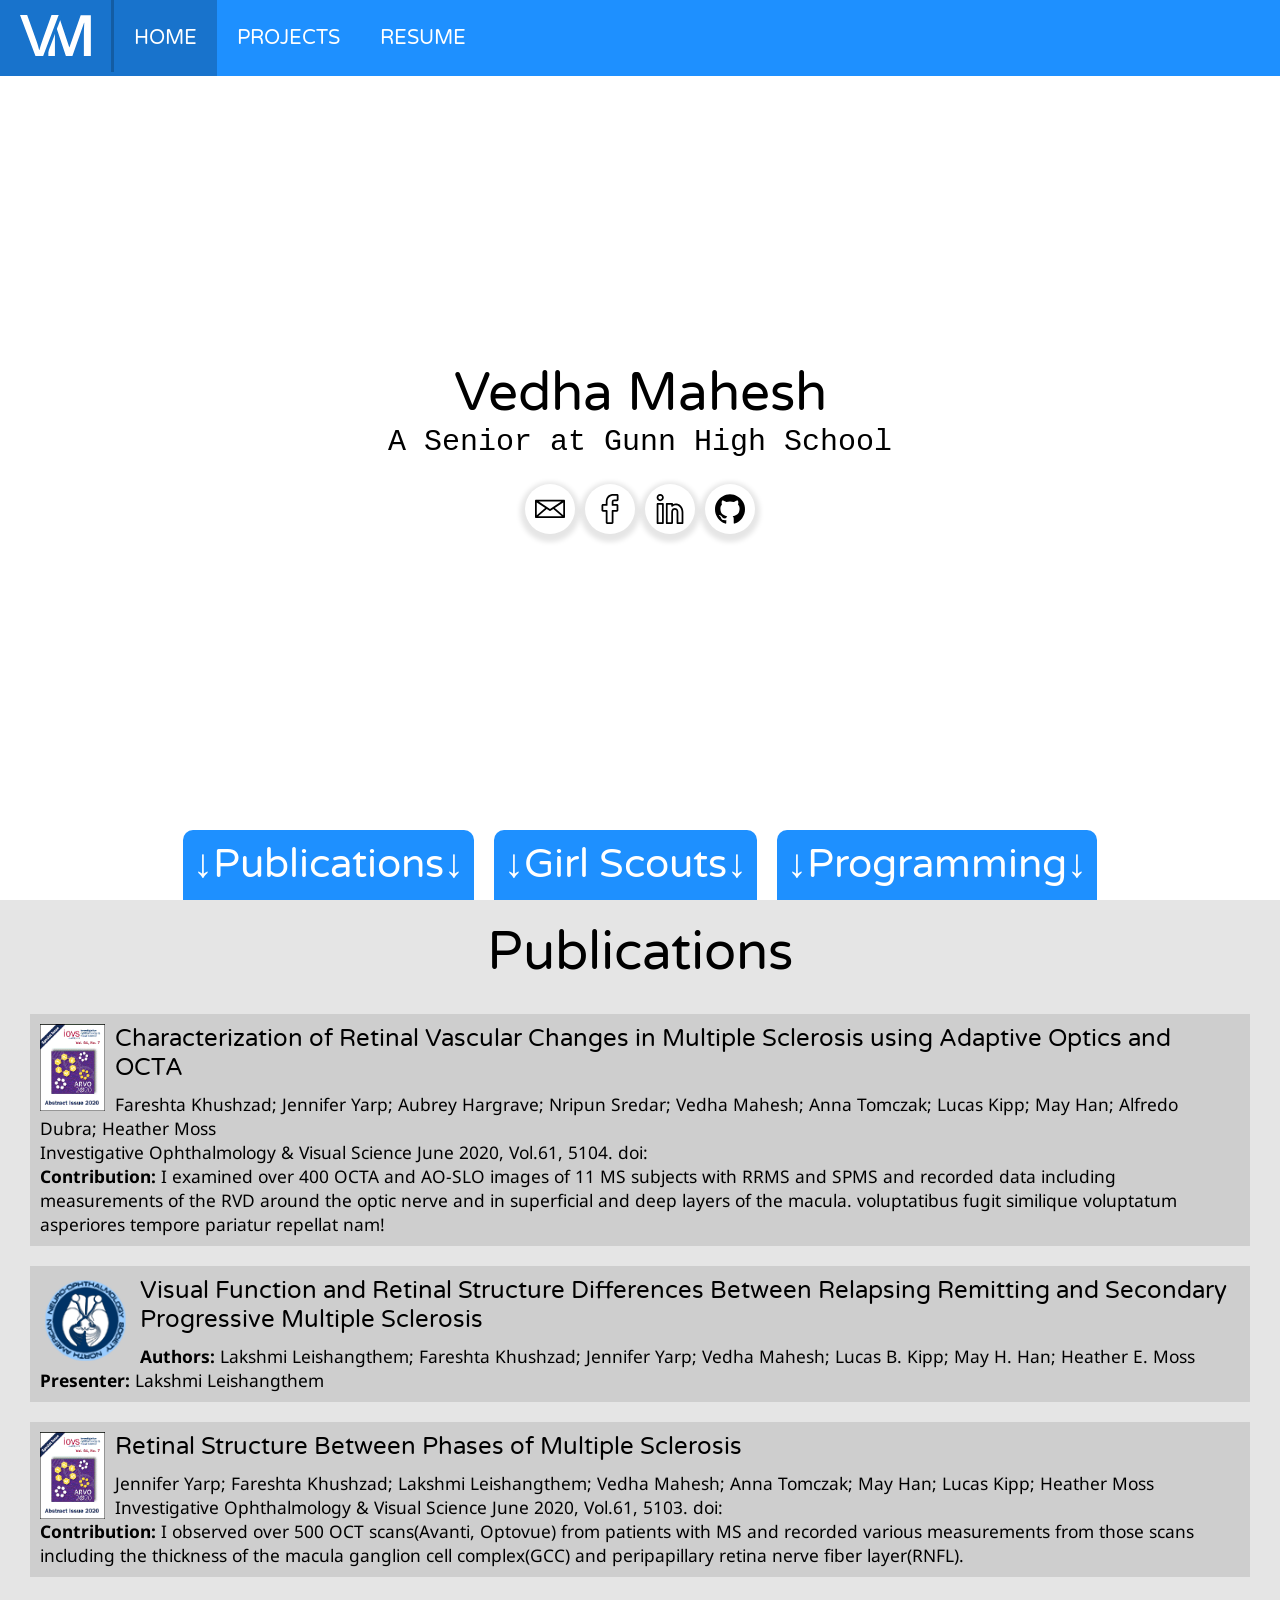
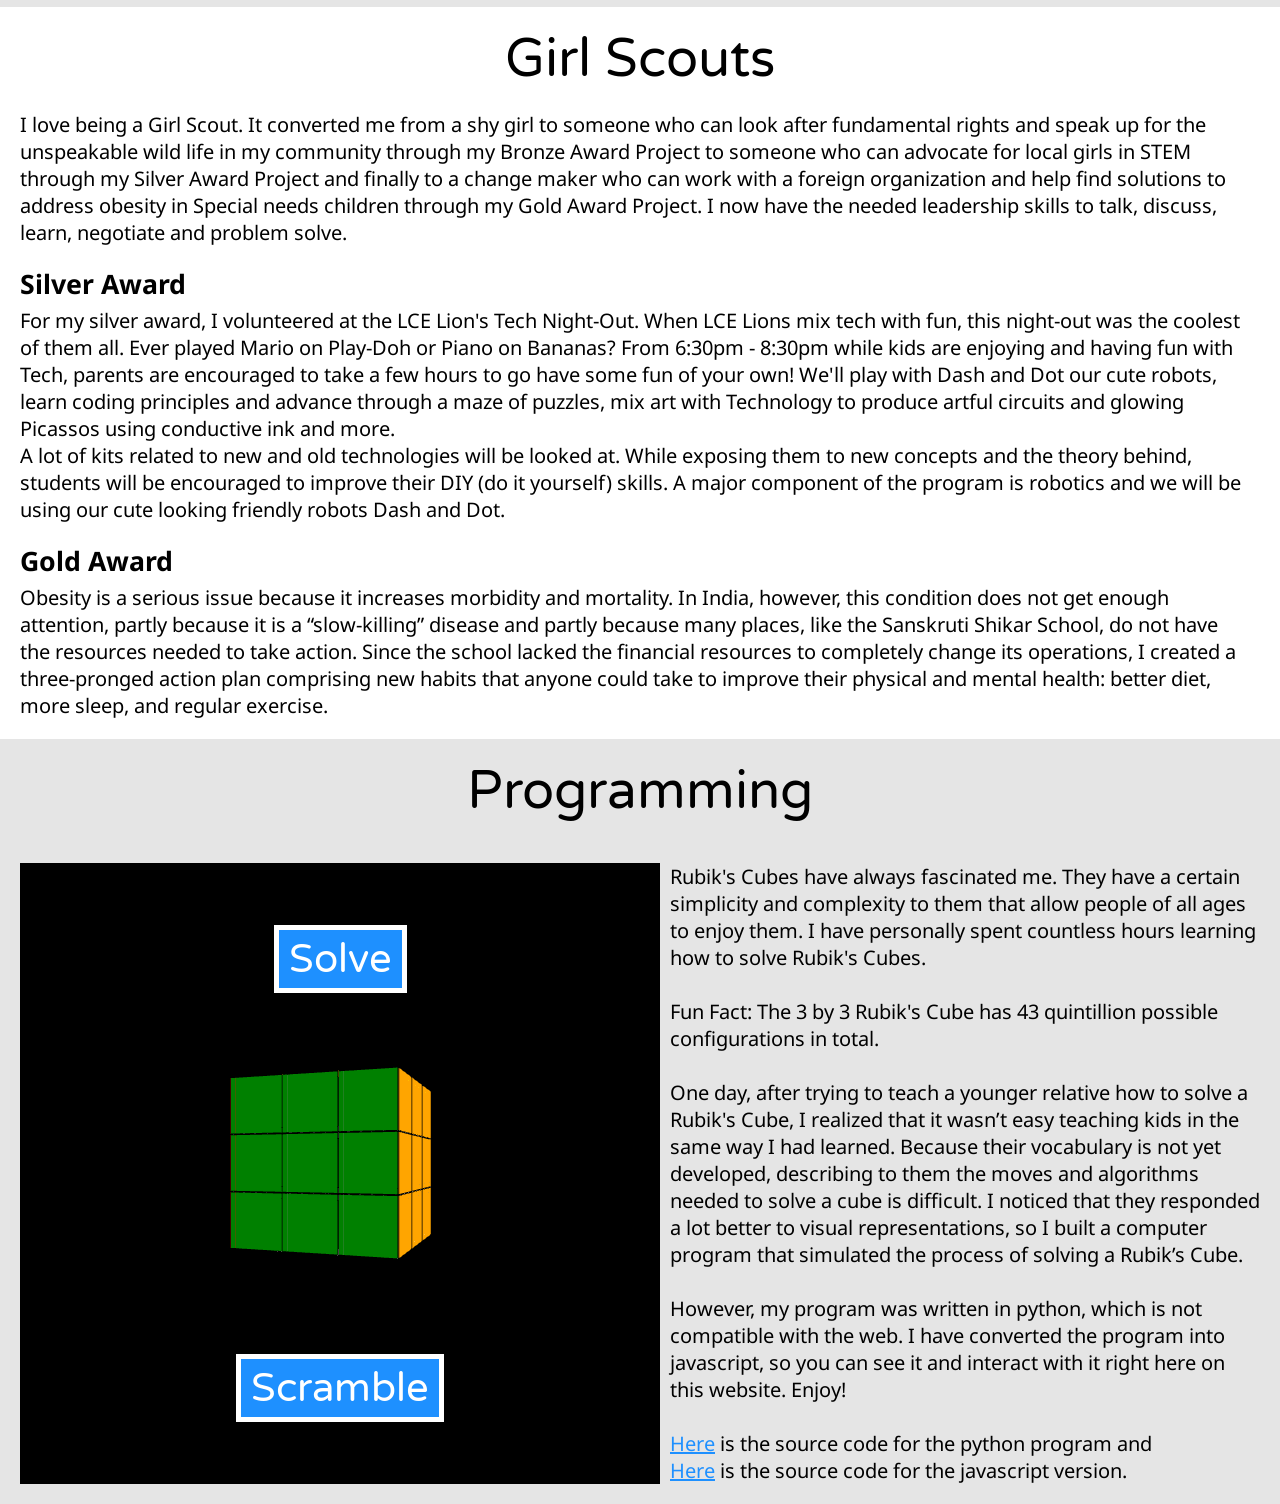
==== index.html @ 63ca7b7d "Almost everything... Still some changes to go." ====
<!DOCTYPE html>
<html lang="en">

<head>
  <!-- Libraries -->
  <script src="./Rubik's Cube/jquery-3.5.1.min.js"></script>
  <script src="./Rubik's Cube/p5.min.js"></script>

  <!-- JS -->
  <script src="./Rubik's Cube/cubie.js"></script>
  <script src="./Rubik's Cube/cube.js"></script>
  <script src="./Rubik's Cube/main.js"></script>
  <script src="./Rubik's Cube/dom.js" defer></script>

  <!-- CSS -->
  <link rel="stylesheet" href="/CSS/main.css" />
  <link rel="stylesheet" href="/CSS/navbar.css" />
  <link rel="stylesheet" href="/CSS/slides.css" />

  <!-- Meta -->
  <meta charset="UTF-8" />
  <link rel="shortcut icon" href="./Images/favicon.svg" type="image/x-icon" />
  <title>Home | Vedha Mahesh</title>
</head>

<body>
  <div id="navbar">
    <a class="nav-select" href="/">
      <img id="logo" src="/Images/logo.svg" alt="Logo">
    </a>
    <a class="navel nav-select" href="/">
      <div>Home</div>
    </a>
    <a class="navel" href="/Projects">
      <div>Projects</div>
    </a>
    <a class="navel" href="/resume.pdf">
      <div>Resume</div>
    </a>
  </div>
  <div class="slide">
    <div id="name">Vedha Mahesh</div>
    <div>A Senior at Gunn High School</div>
    <div id="profiles">
      <a href="mailto: vedha.mahesh@gmail.com" target="_blank">
        <img src="/Images/email.svg" alt="Email" />
      </a>
      <a href="https://www.facebook.com/vedha.girlscouts.goldaward" target="_blank">
        <img src="/Images/facebook.svg" alt="Facebook" />
      </a>
      <a href="https://www.linkedin.com/in/vedha-mahesh-b980671a6/" target="_blank">
        <img src="/Images/linkedin.svg" alt="Linkedin" />
      </a>
      <a href="https://github.com/vedhamahesh" target="_blank">
        <img src="/Images/github.svg" alt="Github" />
      </a>
    </div>
    <div id="scroll-links">
      <a class="scroll-link" href="#publ-target">&darr;Publications&darr;</a>
      <a class="scroll-link" href="#scouts-target">&darr;Girl Scouts&darr;</a>
      <a class="scroll-link" href="#code-target">&darr;Programming&darr;</a>
    </div>
  </div>
  <div class="slide">
    <div id="publ-target" class="slide-target"></div>
    <div class="title">Publications</div>
    <div id="publ-wrapper">
      <div class="publ">
        <img src="/Images/IOVS.png" alt="Cover">
        <a href="https://iovs.arvojournals.org/article.aspx?articleid=2768856&resultClick=1ARVO" target="_blank">
          <img src="/Images/popout.svg" alt="Popout">
        </a>
        <div>Characterization of Retinal Vascular Changes in Multiple Sclerosis using Adaptive Optics and OCTA</div>
        <div>
          Fareshta Khushzad; Jennifer Yarp; Aubrey Hargrave; Nripun Sredar; Vedha Mahesh; Anna Tomczak; Lucas Kipp; May
          Han; Alfredo Dubra; Heather Moss
          <br>
          Investigative Ophthalmology & Visual Science June 2020, Vol.61, 5104. doi:
          <br>
          <b>Contribution:</b> I examined over 400 OCTA and AO-SLO images of 11 MS subjects with RRMS and SPMS and
          recorded data including measurements of the RVD around the optic nerve and in superficial and deep layers of
          the macula.
          voluptatibus fugit similique voluptatum asperiores tempore pariatur repellat nam!</div>
      </div>
      <div class="publ">
        <img src="/Images/NANOS.png" alt="Cover">
        <a href="https://collections.lib.utah.edu/ark:/87278/s6g78q8k" target="_blank">
          <img src="/Images/popout.svg" alt="Popout">
        </a>
        <div>Visual Function and Retinal Structure Differences Between Relapsing Remitting and Secondary Progressive
          Multiple Sclerosis</div>
        <div>
          <b>Authors:</b> Lakshmi Leishangthem; Fareshta Khushzad; Jennifer Yarp; Vedha Mahesh; Lucas B. Kipp; May H.
          Han; Heather E. Moss
          <br>
          <b>Presenter:</b> Lakshmi Leishangthem
          <br>
        </div>
      </div>
      <div class="publ">
        <img src="/Images/IOVS.png" alt="Cover">
        <a href="https://iovs.arvojournals.org/article.aspx?articleid=2768856" target="_blank">
          <img src="/Images/popout.svg" alt="Popout">
        </a>
        <div>Retinal Structure Between Phases of Multiple Sclerosis</div>
        <div>
          Jennifer Yarp; Fareshta Khushzad; Lakshmi Leishangthem; Vedha Mahesh; Anna Tomczak; May Han; Lucas Kipp;
          Heather Moss
          <br>
          Investigative Ophthalmology & Visual Science June 2020, Vol.61, 5103. doi:
          <br>
          <b>Contribution:</b> I observed over 500 OCT scans(Avanti, Optovue) from patients with MS and recorded
            various measurements from those scans including the thickness of the macula ganglion cell complex(GCC) and
            peripapillary retina nerve fiber layer(RNFL).
        </div>
      </div>
    </div>
  </div>
  <div class="slide">
    <div id="scouts-target" class="slide-target"></div>
    <div class="title">Girl Scouts</div>
    <div id="scouts-video-wrapper">
      <div id="scouts-desc">
        <div>
          I love being a Girl Scout. It converted me from a shy girl to someone who can look
          after fundamental rights
          and speak up for the unspeakable wild life in my community through my Bronze Award Project to someone who can
          advocate for local girls in STEM through my Silver Award Project and finally to a change maker who can work
          with a foreign organization and help find solutions to address obesity in Special needs children through my
          Gold Award Project. I now have the needed leadership skills to talk, discuss, learn, negotiate and problem
          solve.
        </div>
        <b>Silver Award</b>
        <div>
          For my silver award, I volunteered at the LCE Lion's Tech Night-Out. When LCE Lions mix tech with fun, this night-out was
          the coolest of them
          all. Ever played Mario on Play-Doh or Piano on Bananas? From 6:30pm - 8:30pm while kids are enjoying and
          having fun with Tech, parents are encouraged to take a few hours to go have some fun of your own! We'll play
          with Dash and Dot our cute robots, learn coding principles and advance through a maze of puzzles, mix art
          with Technology to produce artful circuits and glowing Picassos using conductive ink and more.
          <br>
          A lot of kits related to new and old technologies will be looked at. While exposing
          them to new concepts and
          the theory behind, students will be encouraged to improve their DIY (do it yourself) skills. A major
          component of the program is robotics and we will be using our cute looking friendly robots Dash and Dot.
        </div>
        <b>Gold Award</b>
        <div>
          Obesity is a serious issue because it increases morbidity and mortality.
          In India, however, this condition does not get enough attention, partly because
          it is a “slow-killing” disease and partly because many places, like the Sanskruti Shikar School, do not have
          the resources needed to take action. Since the school lacked the financial resources to completely change
          its operations,
          I created a three-pronged action plan comprising new habits that anyone could take to improve their physical
          and mental health: better diet, more sleep, and regular exercise.
        </div>
      </div>
    </div>
  </div>
  <div class="slide">
    <div id="code-target" class="slide-target"></div>
    <div class="title">Programming</div>
    <div id="cube-wrapper">
      <div id="cube-target">
        <div id="scramble">Scramble</div>
        <div id="solve">Solve</div>
      </div>
      <div id="cube-desc">
        Rubik's Cubes have always fascinated me. They have a certain simplicity and complexity to them that allow
        people of all ages to enjoy them. I have personally spent countless hours learning how to solve Rubik's Cubes.
        <br><br>
        Fun Fact: The 3 by 3 Rubik's Cube has 43 quintillion possible configurations in total.
        <br><br>
        One day, after trying to teach a younger relative how to solve a Rubik's Cube, I realized that it wasn’t easy
        teaching kids in the same way I had learned. Because their vocabulary is not yet developed, describing to them
        the moves and algorithms needed to solve a cube is difficult. I noticed that they responded a lot better to
        visual representations, so I built a computer program that simulated the process of solving a Rubik’s Cube.
        <br><br>
        However, my program was written in python, which is not compatible with the web. I have converted the program
        into javascript, so you can see it and interact with it right here on this website. Enjoy!
        <br><br>
        <a target="_blank" href="https://github.com/vedhamahesh/Rubiks-Cube-Python">Here</a> is the source code for the
        python
        program and <br>
        <a target="_blank" href="https://github.com/vedhamahesh/Rubiks-Cube">Here</a> is the source code for the
        javascript version.
      </div>
    </div>
  </div>
</body>

</html>
---- CSS/main.css ----
* {
  margin: 0;
  padding: 0;
  box-sizing: border-box;
}

html {
  scroll-behavior: smooth;
}

a {
  color: dodgerblue;
}
---- CSS/navbar.css ----
@import url("https://fonts.googleapis.com/css2?family=Chewy&family=Varela+Round&display=swap");
/* font-family: 'Varela Round', sans-serif; */

#navbar {
  position: fixed;
  width: 100vw;
  background: dodgerblue;
  display: flex;
  align-items: stretch;
  z-index: 1;
}

.navel {
  cursor: pointer;
  text-transform: uppercase;
  font-family: "Varela Round", sans-serif;
  font-size: 15pt;
  padding: 0 20px;
  color: white;
  text-decoration: none;
  display: flex;
  align-items: center;
  transition: background 0.2s;
}
.navel:hover,
.nav-select {
  background: rgba(0, 0, 0, 0.2);
  text-decoration: none;
}

#logo {
  cursor: pointer;
  height: 72px;
  padding: 15px 20px;
  border-right: 3px solid rgba(0, 0, 0, 0.2);
}
---- CSS/slides.css ----
@import url("https://fonts.googleapis.com/css2?family=Varela+Round&display=swap");
/* font-family: 'Varela Round', sans-serif; */
@import url('https://fonts.googleapis.com/css2?family=Noto+Sans&display=swap');
/* font-family: 'Noto Sans', sans-serif; */

.slide {
  width: 100vw;
  position: relative;
  display: flex;
  flex-direction: column;
  align-items: center;
}
.slide-target {
  position: absolute;
  top: -72px;
  width: 100vw;
}

.slide:nth-of-type(2) {
  position: relative;
  height: 100vh;
  justify-content: center;
}
.slide:nth-of-type(odd) {
  background: rgba(0, 0, 0, 0.1);
}

/* Slide 1: Main */
#name {
  font-family: "Varela Round", sans-serif;
  font-size: 40pt;
}

#name + div {
  font-family: monospace;
  font-size: 30px;
  margin-bottom: 20px;
}

#scroll-links {
  position: absolute;
  bottom: 0;
  display: flex;
  align-items: flex-end;
}
.scroll-link {
  cursor: pointer;
  font-family: "Varela Round", sans-serif;
  font-size: 30pt;
  margin: 0 10px;
  padding: 10px;
  background: dodgerblue;
  color: white;
  text-decoration: none;
  border-radius: 10px 10px 0 0;
  min-height: 70px;
  transition: min-height 0.2s;
}
.scroll-link:hover {
  min-height: 80px;
}

#profiles {
  display: flex;
}
#profiles > a {
  cursor: pointer;
  width: 50px;
  height: 50px;
  margin: 5px;
  border-radius: 50%;
  box-shadow: 0 3px 5px 5px rgba(0, 0, 0, 0.1);
  display: flex;
  justify-content: center;
  align-items: center;
  transition: transform 0.3s, box-shadow 0.3s, background 0.3s, filter 0.3s;
}
#profiles > a > img {
  width: 30px;
  height: 30px;
}
#profiles > a:hover {
  transform: scale(1.2);
  box-shadow: none;
}
#profiles > a:hover img {
  filter: invert(100%);
}
#profiles > a:nth-of-type(1):hover {
  background: rgb(230, 50, 50);
}
#profiles > a:nth-of-type(2):hover {
  background: rgb(64, 100, 173);
}
#profiles > a:nth-of-type(3):hover {
  background: rgb(2, 118, 181);
}
#profiles > a:nth-of-type(4):hover {
  background: black;
}

/* Slide 2: Publications */
.title {
  font-family: "Varela Round", sans-serif;
  font-size: 40pt;
  margin: 20px 0;
}

#publ-wrapper {
  height: 100%;
  padding: 0 20px 20px;
  display: flex;
  flex-direction: column;
  align-items: stretch;
}

.publ {
  position: relative;
  color: black;
  background: rgba(0, 0, 0, 0.1);
  padding: 10px 20px 10px 10px;
  margin: 10px;
}

.publ:hover > a {
  opacity: 1;
}
.publ > a {
  position: absolute;
  width: 40px;
  height: 40px;
  right: 10px;
  top: 10px;
  opacity: 0;
  border-radius: 50%;
  display: flex;
  justify-content: center;
  align-items: center;
  transition: opacity 0.2s, background 0.2s;
}
.publ > a > img[alt="Popout"] {
  width: 20px;
}
.publ > a:hover {
  background: rgb(170, 170, 170);
}

.publ img[alt="Cover"] {
  float: left;
  margin: 0 10px 0 0;
}
.publ:nth-of-type(1) img[alt="Cover"] {
  width: 65px;
}
.publ:nth-of-type(2) img[alt="Cover"] {
  width: 90px;
}
.publ:nth-of-type(3) img[alt="Cover"] {
  width: 65px;
}
.publ > div:nth-of-type(1) {
  font-family: "Varela Round", sans-serif;
  font-size: 18pt;
  margin-bottom: 10px;
}
.publ > div:nth-of-type(2) {
  font-family: "Noto Sans", sans-serif;
  font-size: 13pt;
}

/* Slide 3: Girl Scouts */
#scouts-video-wrapper {
  height: 100%;
  padding: 0 20px 20px 20px;
  display: flex;
  align-items: stretch;
}
#scouts-desc {
  flex: 1;
  font-family: 'Noto Sans', sans-serif;
  margin-right: 10px;
}
#scouts-desc > b {
  display: block;
  margin: 20px 0 5px 0;
  font-size: 20pt;
}
#scouts-desc > div {
  font-size: 15pt;
}

/* Slide 4: Code */
#cube-wrapper {
  height: 100%;
  padding: 20px;
  display: flex;
  align-items: stretch;
}
#cube-desc {
  flex: 1;
  font-family: 'Noto Sans', sans-serif;
  font-size: 15pt;
  margin-left: 10px;
}
#cube-target {
  flex: 1 1;
  background: black;
  display: flex;
  flex-direction: column;
  align-items: center;
  position: relative;
}

#solve,
#scramble {
  cursor: pointer;
  font-family: "Varela Round", sans-serif;
  font-size: 30pt;
  position: absolute;
  color: white;
  background: dodgerblue;
  border: 5px white solid;
  padding: 5px 10px;
  transition: transform 0.2s;
}
#solve {
  top: 10%;
}
#scramble {
  bottom: 10%;
}
#solve:hover,
#scramble:hover {
  transform: scale(1.1);
}
#solve:active,
#scramble:active {
  transform: none;
}
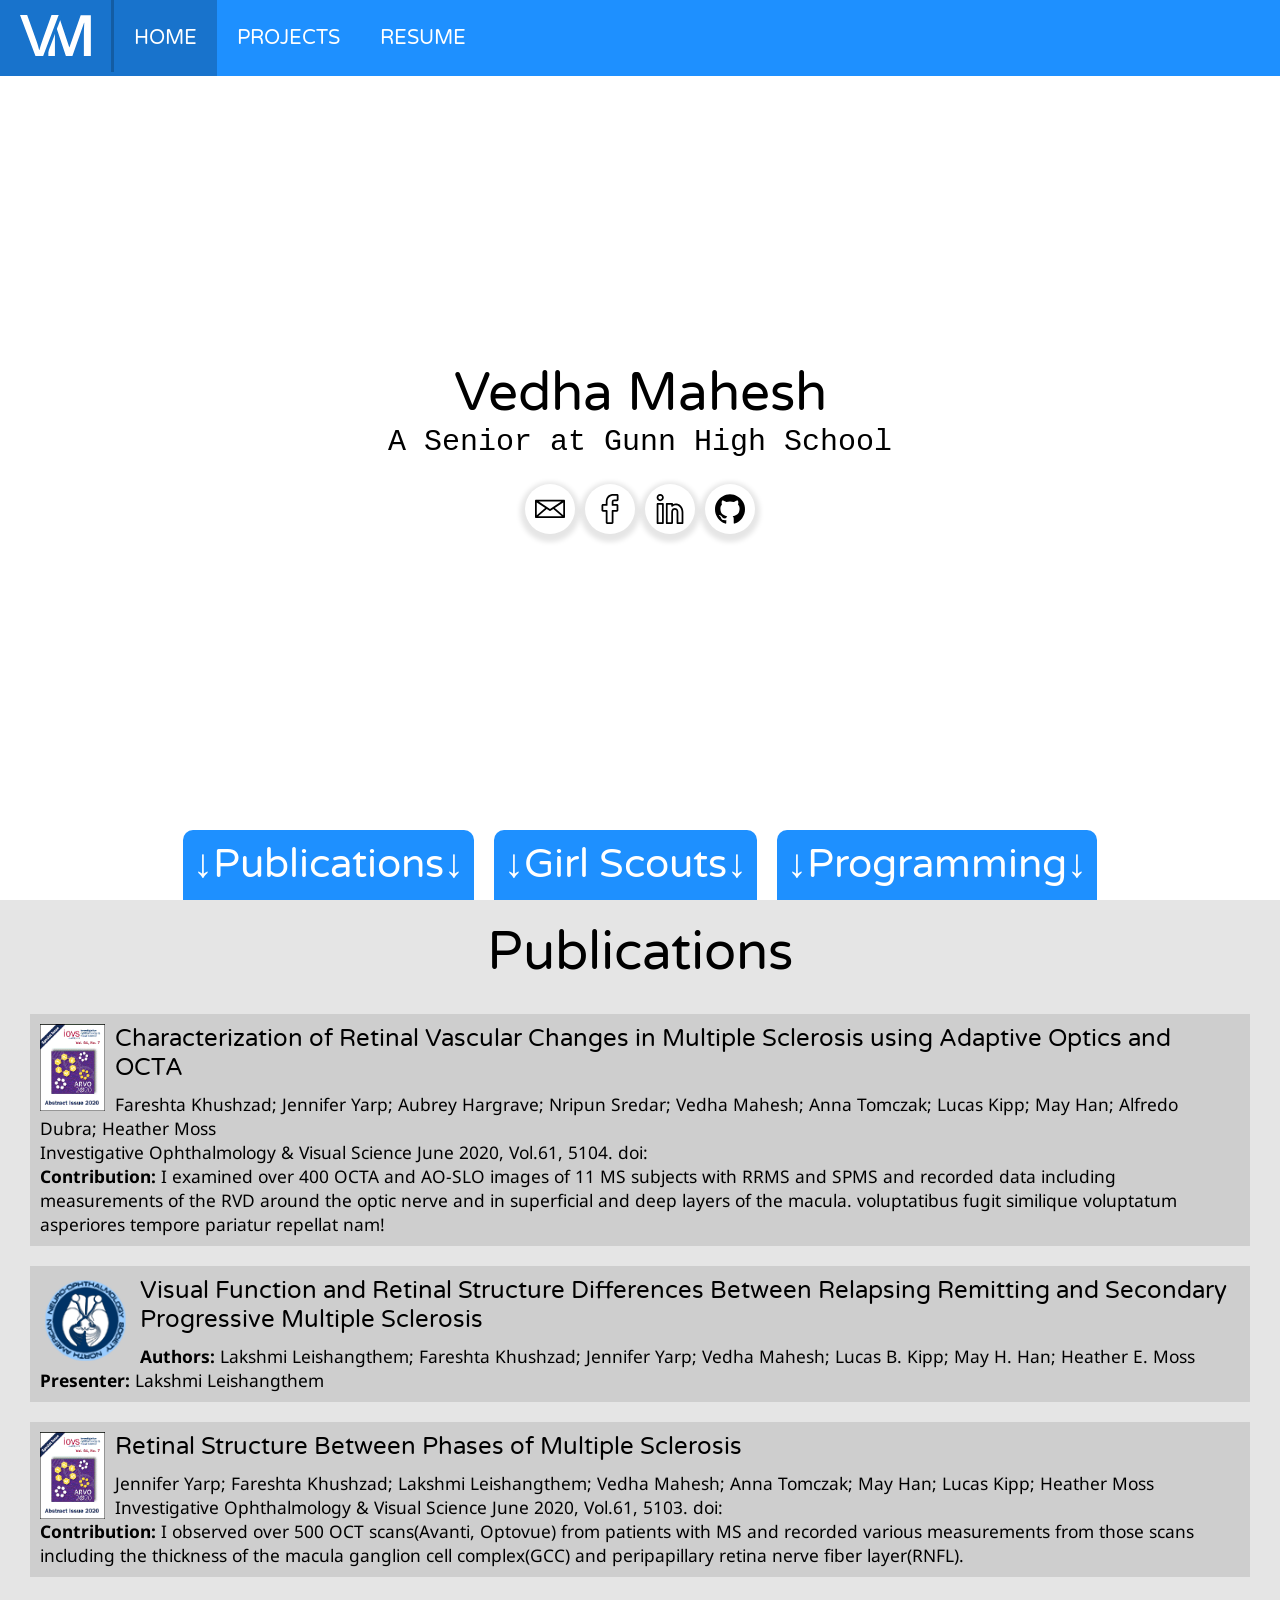
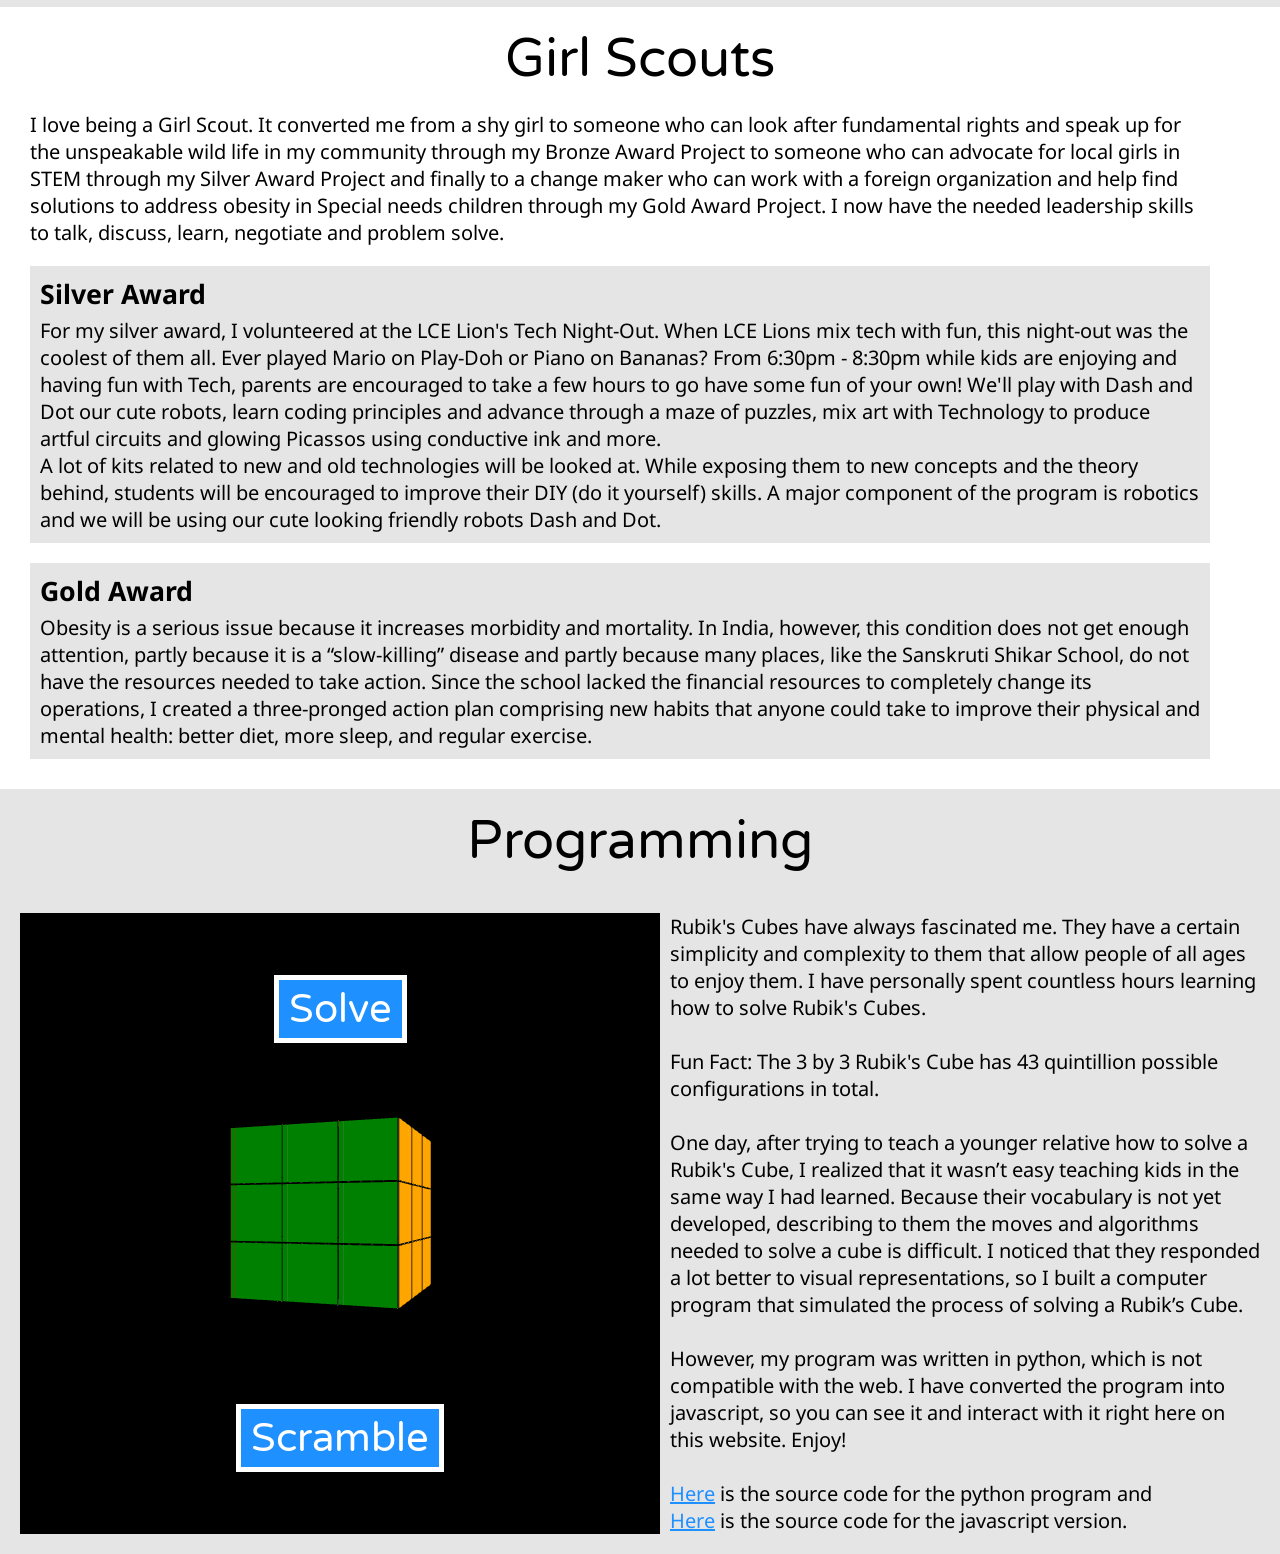
==== commit b2137c04: "Pretty much everything is done. Resume, projects, and more..." ====
--- a/index.html
+++ b/index.html
@@ -1,192 +1,207 @@
 <!DOCTYPE html>
 <html lang="en">
 
-<head>
-  <!-- Libraries -->
-  <script src="./Rubik's Cube/jquery-3.5.1.min.js"></script>
-  <script src="./Rubik's Cube/p5.min.js"></script>
-
-  <!-- JS -->
-  <script src="./Rubik's Cube/cubie.js"></script>
-  <script src="./Rubik's Cube/cube.js"></script>
-  <script src="./Rubik's Cube/main.js"></script>
-  <script src="./Rubik's Cube/dom.js" defer></script>
-
-  <!-- CSS -->
-  <link rel="stylesheet" href="/CSS/main.css" />
-  <link rel="stylesheet" href="/CSS/navbar.css" />
-  <link rel="stylesheet" href="/CSS/slides.css" />
-
-  <!-- Meta -->
-  <meta charset="UTF-8" />
-  <link rel="shortcut icon" href="./Images/favicon.svg" type="image/x-icon" />
-  <title>Home | Vedha Mahesh</title>
-</head>
-
-<body>
-  <div id="navbar">
-    <a class="nav-select" href="/">
-      <img id="logo" src="/Images/logo.svg" alt="Logo">
-    </a>
-    <a class="navel nav-select" href="/">
-      <div>Home</div>
-    </a>
-    <a class="navel" href="/Projects">
-      <div>Projects</div>
-    </a>
-    <a class="navel" href="/resume.pdf">
-      <div>Resume</div>
-    </a>
-  </div>
-  <div class="slide">
-    <div id="name">Vedha Mahesh</div>
-    <div>A Senior at Gunn High School</div>
-    <div id="profiles">
-      <a href="mailto: vedha.mahesh@gmail.com" target="_blank">
-        <img src="/Images/email.svg" alt="Email" />
-      </a>
-      <a href="https://www.facebook.com/vedha.girlscouts.goldaward" target="_blank">
-        <img src="/Images/facebook.svg" alt="Facebook" />
-      </a>
-      <a href="https://www.linkedin.com/in/vedha-mahesh-b980671a6/" target="_blank">
-        <img src="/Images/linkedin.svg" alt="Linkedin" />
-      </a>
-      <a href="https://github.com/vedhamahesh" target="_blank">
-        <img src="/Images/github.svg" alt="Github" />
-      </a>
-    </div>
-    <div id="scroll-links">
-      <a class="scroll-link" href="#publ-target">&darr;Publications&darr;</a>
-      <a class="scroll-link" href="#scouts-target">&darr;Girl Scouts&darr;</a>
-      <a class="scroll-link" href="#code-target">&darr;Programming&darr;</a>
-    </div>
-  </div>
-  <div class="slide">
-    <div id="publ-target" class="slide-target"></div>
-    <div class="title">Publications</div>
-    <div id="publ-wrapper">
-      <div class="publ">
-        <img src="/Images/IOVS.png" alt="Cover">
-        <a href="https://iovs.arvojournals.org/article.aspx?articleid=2768856&resultClick=1ARVO" target="_blank">
-          <img src="/Images/popout.svg" alt="Popout">
-        </a>
-        <div>Characterization of Retinal Vascular Changes in Multiple Sclerosis using Adaptive Optics and OCTA</div>
-        <div>
-          Fareshta Khushzad; Jennifer Yarp; Aubrey Hargrave; Nripun Sredar; Vedha Mahesh; Anna Tomczak; Lucas Kipp; May
-          Han; Alfredo Dubra; Heather Moss
-          <br>
-          Investigative Ophthalmology & Visual Science June 2020, Vol.61, 5104. doi:
-          <br>
-          <b>Contribution:</b> I examined over 400 OCTA and AO-SLO images of 11 MS subjects with RRMS and SPMS and
-          recorded data including measurements of the RVD around the optic nerve and in superficial and deep layers of
-          the macula.
-          voluptatibus fugit similique voluptatum asperiores tempore pariatur repellat nam!</div>
-      </div>
-      <div class="publ">
-        <img src="/Images/NANOS.png" alt="Cover">
-        <a href="https://collections.lib.utah.edu/ark:/87278/s6g78q8k" target="_blank">
-          <img src="/Images/popout.svg" alt="Popout">
-        </a>
-        <div>Visual Function and Retinal Structure Differences Between Relapsing Remitting and Secondary Progressive
-          Multiple Sclerosis</div>
-        <div>
-          <b>Authors:</b> Lakshmi Leishangthem; Fareshta Khushzad; Jennifer Yarp; Vedha Mahesh; Lucas B. Kipp; May H.
-          Han; Heather E. Moss
-          <br>
-          <b>Presenter:</b> Lakshmi Leishangthem
-          <br>
-        </div>
-      </div>
-      <div class="publ">
-        <img src="/Images/IOVS.png" alt="Cover">
-        <a href="https://iovs.arvojournals.org/article.aspx?articleid=2768856" target="_blank">
-          <img src="/Images/popout.svg" alt="Popout">
-        </a>
-        <div>Retinal Structure Between Phases of Multiple Sclerosis</div>
-        <div>
-          Jennifer Yarp; Fareshta Khushzad; Lakshmi Leishangthem; Vedha Mahesh; Anna Tomczak; May Han; Lucas Kipp;
-          Heather Moss
-          <br>
-          Investigative Ophthalmology & Visual Science June 2020, Vol.61, 5103. doi:
-          <br>
-          <b>Contribution:</b> I observed over 500 OCT scans(Avanti, Optovue) from patients with MS and recorded
+  <head>
+    <!-- Libraries -->
+    <script src="./Rubik's Cube/jquery-3.5.1.min.js"></script>
+    <script src="./Rubik's Cube/p5.min.js"></script>
+
+    <!-- JS -->
+    <script src="./Rubik's Cube/cubie.js"></script>
+    <script src="./Rubik's Cube/cube.js"></script>
+    <script src="./Rubik's Cube/main.js"></script>
+    <script src="./Rubik's Cube/dom.js" defer></script>
+
+    <!-- CSS -->
+    <link rel="stylesheet" href="/CSS/main.css" />
+    <link rel="stylesheet" href="/CSS/navbar.css" />
+    <link rel="stylesheet" href="/CSS/slides.css" />
+
+    <!-- Meta -->
+    <meta charset="UTF-8" />
+    <link rel="shortcut icon" href="./Images/favicon.svg" type="image/x-icon" />
+    <title>Home | Vedha Mahesh</title>
+  </head>
+
+  <body>
+    <div id="navbar">
+      <a class="nav-select" href="/">
+        <img id="logo" src="/Images/logo.svg" alt="Logo">
+      </a>
+      <a class="navel nav-select" href="/">
+        <div>Home</div>
+      </a>
+      <a class="navel" href="/Projects">
+        <div>Projects</div>
+      </a>
+      <a class="navel" href="/resume.pdf">
+        <div>Resume</div>
+      </a>
+    </div>
+    <div class="slide">
+      <div id="name">Vedha Mahesh</div>
+      <div>A Senior at Gunn High School</div>
+      <div id="profiles">
+        <a href="mailto: vedha.mahesh@gmail.com" target="_blank">
+          <img src="/Images/email.svg" alt="Email" />
+        </a>
+        <a href="https://www.facebook.com/vedha.girlscouts.goldaward" target="_blank">
+          <img src="/Images/facebook.svg" alt="Facebook" />
+        </a>
+        <a href="https://www.linkedin.com/in/vedha-mahesh-b980671a6/" target="_blank">
+          <img src="/Images/linkedin.svg" alt="Linkedin" />
+        </a>
+        <a href="https://github.com/vedhamahesh" target="_blank">
+          <img src="/Images/github.svg" alt="Github" />
+        </a>
+      </div>
+      <div id="scroll-links">
+        <a class="scroll-link" href="#publ-target">&darr;Publications&darr;</a>
+        <a class="scroll-link" href="#scouts-target">&darr;Girl Scouts&darr;</a>
+        <a class="scroll-link" href="#code-target">&darr;Programming&darr;</a>
+      </div>
+    </div>
+    <div class="slide">
+      <div id="publ-target" class="slide-target"></div>
+      <div class="title">Publications</div>
+      <div id="publ-wrapper">
+        <div class="publ">
+          <img src="/Images/IOVS.png" alt="Cover">
+          <a href="https://iovs.arvojournals.org/article.aspx?articleid=2768856&resultClick=1ARVO" target="_blank">
+            <img src="/Images/popout.svg" alt="Popout">
+          </a>
+          <div>Characterization of Retinal Vascular Changes in Multiple Sclerosis using Adaptive Optics and OCTA</div>
+          <div>
+            Fareshta Khushzad; Jennifer Yarp; Aubrey Hargrave; Nripun Sredar; Vedha Mahesh; Anna Tomczak; Lucas Kipp;
+            May
+            Han; Alfredo Dubra; Heather Moss
+            <br>
+            Investigative Ophthalmology & Visual Science June 2020, Vol.61, 5104. doi:
+            <br>
+            <b>Contribution:</b> I examined over 400 OCTA and AO-SLO images of 11 MS subjects with RRMS and SPMS and
+            recorded data including measurements of the RVD around the optic nerve and in superficial and deep layers of
+            the macula.
+            voluptatibus fugit similique voluptatum asperiores tempore pariatur repellat nam!</div>
+        </div>
+        <div class="publ">
+          <img src="/Images/NANOS.png" alt="Cover">
+          <a href="https://collections.lib.utah.edu/ark:/87278/s6g78q8k" target="_blank">
+            <img src="/Images/popout.svg" alt="Popout">
+          </a>
+          <div>Visual Function and Retinal Structure Differences Between Relapsing Remitting and Secondary Progressive
+            Multiple Sclerosis</div>
+          <div>
+            <b>Authors:</b> Lakshmi Leishangthem; Fareshta Khushzad; Jennifer Yarp; Vedha Mahesh; Lucas B. Kipp; May H.
+            Han; Heather E. Moss
+            <br>
+            <b>Presenter:</b> Lakshmi Leishangthem
+            <br>
+          </div>
+        </div>
+        <div class="publ">
+          <img src="/Images/IOVS.png" alt="Cover">
+          <a href="https://iovs.arvojournals.org/article.aspx?articleid=2768856" target="_blank">
+            <img src="/Images/popout.svg" alt="Popout">
+          </a>
+          <div>Retinal Structure Between Phases of Multiple Sclerosis</div>
+          <div>
+            Jennifer Yarp; Fareshta Khushzad; Lakshmi Leishangthem; Vedha Mahesh; Anna Tomczak; May Han; Lucas Kipp;
+            Heather Moss
+            <br>
+            Investigative Ophthalmology & Visual Science June 2020, Vol.61, 5103. doi:
+            <br>
+            <b>Contribution:</b> I observed over 500 OCT scans(Avanti, Optovue) from patients with MS and recorded
             various measurements from those scans including the thickness of the macula ganglion cell complex(GCC) and
             peripapillary retina nerve fiber layer(RNFL).
-        </div>
-      </div>
-    </div>
-  </div>
-  <div class="slide">
-    <div id="scouts-target" class="slide-target"></div>
-    <div class="title">Girl Scouts</div>
-    <div id="scouts-video-wrapper">
-      <div id="scouts-desc">
-        <div>
+          </div>
+        </div>
+      </div>
+    </div>
+    <div class="slide">
+      <div id="scouts-target" class="slide-target"></div>
+      <div class="title">Girl Scouts</div>
+      <div id="scouts-wrapper">
+        <div id="scouts-desc">
           I love being a Girl Scout. It converted me from a shy girl to someone who can look
           after fundamental rights
-          and speak up for the unspeakable wild life in my community through my Bronze Award Project to someone who can
+          and speak up for the unspeakable wild life in my community through my Bronze Award Project to someone who
+          can
           advocate for local girls in STEM through my Silver Award Project and finally to a change maker who can work
           with a foreign organization and help find solutions to address obesity in Special needs children through my
           Gold Award Project. I now have the needed leadership skills to talk, discuss, learn, negotiate and problem
           solve.
         </div>
-        <b>Silver Award</b>
-        <div>
-          For my silver award, I volunteered at the LCE Lion's Tech Night-Out. When LCE Lions mix tech with fun, this night-out was
-          the coolest of them
-          all. Ever played Mario on Play-Doh or Piano on Bananas? From 6:30pm - 8:30pm while kids are enjoying and
-          having fun with Tech, parents are encouraged to take a few hours to go have some fun of your own! We'll play
-          with Dash and Dot our cute robots, learn coding principles and advance through a maze of puzzles, mix art
-          with Technology to produce artful circuits and glowing Picassos using conductive ink and more.
-          <br>
-          A lot of kits related to new and old technologies will be looked at. While exposing
-          them to new concepts and
-          the theory behind, students will be encouraged to improve their DIY (do it yourself) skills. A major
-          component of the program is robotics and we will be using our cute looking friendly robots Dash and Dot.
-        </div>
-        <b>Gold Award</b>
-        <div>
-          Obesity is a serious issue because it increases morbidity and mortality.
-          In India, however, this condition does not get enough attention, partly because
-          it is a “slow-killing” disease and partly because many places, like the Sanskruti Shikar School, do not have
-          the resources needed to take action. Since the school lacked the financial resources to completely change
-          its operations,
-          I created a three-pronged action plan comprising new habits that anyone could take to improve their physical
-          and mental health: better diet, more sleep, and regular exercise.
-        </div>
-      </div>
-    </div>
-  </div>
-  <div class="slide">
-    <div id="code-target" class="slide-target"></div>
-    <div class="title">Programming</div>
-    <div id="cube-wrapper">
-      <div id="cube-target">
-        <div id="scramble">Scramble</div>
-        <div id="solve">Solve</div>
-      </div>
-      <div id="cube-desc">
-        Rubik's Cubes have always fascinated me. They have a certain simplicity and complexity to them that allow
-        people of all ages to enjoy them. I have personally spent countless hours learning how to solve Rubik's Cubes.
-        <br><br>
-        Fun Fact: The 3 by 3 Rubik's Cube has 43 quintillion possible configurations in total.
-        <br><br>
-        One day, after trying to teach a younger relative how to solve a Rubik's Cube, I realized that it wasn’t easy
-        teaching kids in the same way I had learned. Because their vocabulary is not yet developed, describing to them
-        the moves and algorithms needed to solve a cube is difficult. I noticed that they responded a lot better to
-        visual representations, so I built a computer program that simulated the process of solving a Rubik’s Cube.
-        <br><br>
-        However, my program was written in python, which is not compatible with the web. I have converted the program
-        into javascript, so you can see it and interact with it right here on this website. Enjoy!
-        <br><br>
-        <a target="_blank" href="https://github.com/vedhamahesh/Rubiks-Cube-Python">Here</a> is the source code for the
-        python
-        program and <br>
-        <a target="_blank" href="https://github.com/vedhamahesh/Rubiks-Cube">Here</a> is the source code for the
-        javascript version.
-      </div>
-    </div>
-  </div>
-</body>
+        <div class="scouts-award">
+          <a href="https://sites.google.com/site/technightout/" target="_blank">
+            <img src="/Images/popout.svg" alt="Popout">
+          </a>
+          <b>Silver Award</b>
+          <div>
+            For my silver award, I volunteered at the LCE Lion's Tech Night-Out. When LCE Lions mix tech with fun,
+            this night-out was
+            the coolest of them
+            all. Ever played Mario on Play-Doh or Piano on Bananas? From 6:30pm - 8:30pm while kids are enjoying and
+            having fun with Tech, parents are encouraged to take a few hours to go have some fun of your own! We'll
+            play
+            with Dash and Dot our cute robots, learn coding principles and advance through a maze of puzzles, mix art
+            with Technology to produce artful circuits and glowing Picassos using conductive ink and more.
+            <br>
+            A lot of kits related to new and old technologies will be looked at. While exposing
+            them to new concepts and
+            the theory behind, students will be encouraged to improve their DIY (do it yourself) skills. A major
+            component of the program is robotics and we will be using our cute looking friendly robots Dash and Dot.
+          </div>
+        </div>
+        <div class="scouts-award">
+          <a href="https://sites.google.com/view/vedhagirlscouts/home" target="_blank">
+            <img src="/Images/popout.svg" alt="Popout">
+          </a>
+          <b>Gold Award</b>
+          <div>
+            Obesity is a serious issue because it increases morbidity and mortality.
+            In India, however, this condition does not get enough attention, partly because
+            it is a “slow-killing” disease and partly because many places, like the Sanskruti Shikar School, do not
+            have
+            the resources needed to take action. Since the school lacked the financial resources to completely change
+            its operations,
+            I created a three-pronged action plan comprising new habits that anyone could take to improve their
+            physical
+            and mental health: better diet, more sleep, and regular exercise.
+          </div>
+        </div>
+      </div>
+    </div>
+    <div class="slide">
+      <div id="code-target" class="slide-target"></div>
+      <div class="title">Programming</div>
+      <div id="cube-wrapper">
+        <div id="cube-target">
+          <div id="scramble">Scramble</div>
+          <div id="solve">Solve</div>
+        </div>
+        <div id="cube-desc">
+          Rubik's Cubes have always fascinated me. They have a certain simplicity and complexity to them that allow
+          people of all ages to enjoy them. I have personally spent countless hours learning how to solve Rubik's Cubes.
+          <br><br>
+          Fun Fact: The 3 by 3 Rubik's Cube has 43 quintillion possible configurations in total.
+          <br><br>
+          One day, after trying to teach a younger relative how to solve a Rubik's Cube, I realized that it wasn’t easy
+          teaching kids in the same way I had learned. Because their vocabulary is not yet developed, describing to them
+          the moves and algorithms needed to solve a cube is difficult. I noticed that they responded a lot better to
+          visual representations, so I built a computer program that simulated the process of solving a Rubik’s Cube.
+          <br><br>
+          However, my program was written in python, which is not compatible with the web. I have converted the program
+          into javascript, so you can see it and interact with it right here on this website. Enjoy!
+          <br><br>
+          <a target="_blank" href="https://github.com/vedhamahesh/Rubiks-Cube-Python">Here</a> is the source code for
+          the
+          python
+          program and <br>
+          <a target="_blank" href="https://github.com/vedhamahesh/Rubiks-Cube">Here</a> is the source code for the
+          javascript version.
+        </div>
+      </div>
+    </div>
+  </body>
 
 </html>
--- a/CSS/slides.css
+++ b/CSS/slides.css
@@ -1,6 +1,6 @@
 @import url("https://fonts.googleapis.com/css2?family=Varela+Round&display=swap");
 /* font-family: 'Varela Round', sans-serif; */
-@import url('https://fonts.googleapis.com/css2?family=Noto+Sans&display=swap');
+@import url("https://fonts.googleapis.com/css2?family=Noto+Sans&display=swap");
 /* font-family: 'Noto Sans', sans-serif; */
 
 .slide {
@@ -142,7 +142,7 @@
   width: 20px;
 }
 .publ > a:hover {
-  background: rgb(170, 170, 170);
+  background: rgba(0, 0, 0, 0.1);
 }
 
 .publ img[alt="Cover"] {
@@ -169,24 +169,45 @@
 }
 
 /* Slide 3: Girl Scouts */
-#scouts-video-wrapper {
-  height: 100%;
-  padding: 0 20px 20px 20px;
-  display: flex;
-  align-items: stretch;
-}
-#scouts-desc {
+#scouts-wrapper {
   flex: 1;
-  font-family: 'Noto Sans', sans-serif;
-  margin-right: 10px;
-}
-#scouts-desc > b {
+  font-family: "Noto Sans", sans-serif;
+  padding: 0 70px 30px 30px;
+  font-size: 15pt;
+}
+.scouts-award {
+  position: relative;
+  margin-top: 20px;
+  padding: 10px;
+  background: rgba(0, 0, 0, 0.1);
+}
+.scouts-award > b {
   display: block;
-  margin: 20px 0 5px 0;
   font-size: 20pt;
-}
-#scouts-desc > div {
-  font-size: 15pt;
+  margin-bottom: 5px;
+}
+
+.scouts-award:hover > a {
+  opacity: 1;
+}
+.scouts-award > a {
+  position: absolute;
+  width: 40px;
+  height: 40px;
+  right: 10px;
+  top: 10px;
+  opacity: 0;
+  border-radius: 50%;
+  display: flex;
+  justify-content: center;
+  align-items: center;
+  transition: opacity 0.2s, background 0.2s;
+}
+.scouts-award > a > img[alt="Popout"] {
+  width: 20px;
+}
+.scouts-award > a:hover {
+  background: rgba(0, 0, 0, 0.1);
 }
 
 /* Slide 4: Code */
@@ -198,7 +219,7 @@
 }
 #cube-desc {
   flex: 1;
-  font-family: 'Noto Sans', sans-serif;
+  font-family: "Noto Sans", sans-serif;
   font-size: 15pt;
   margin-left: 10px;
 }
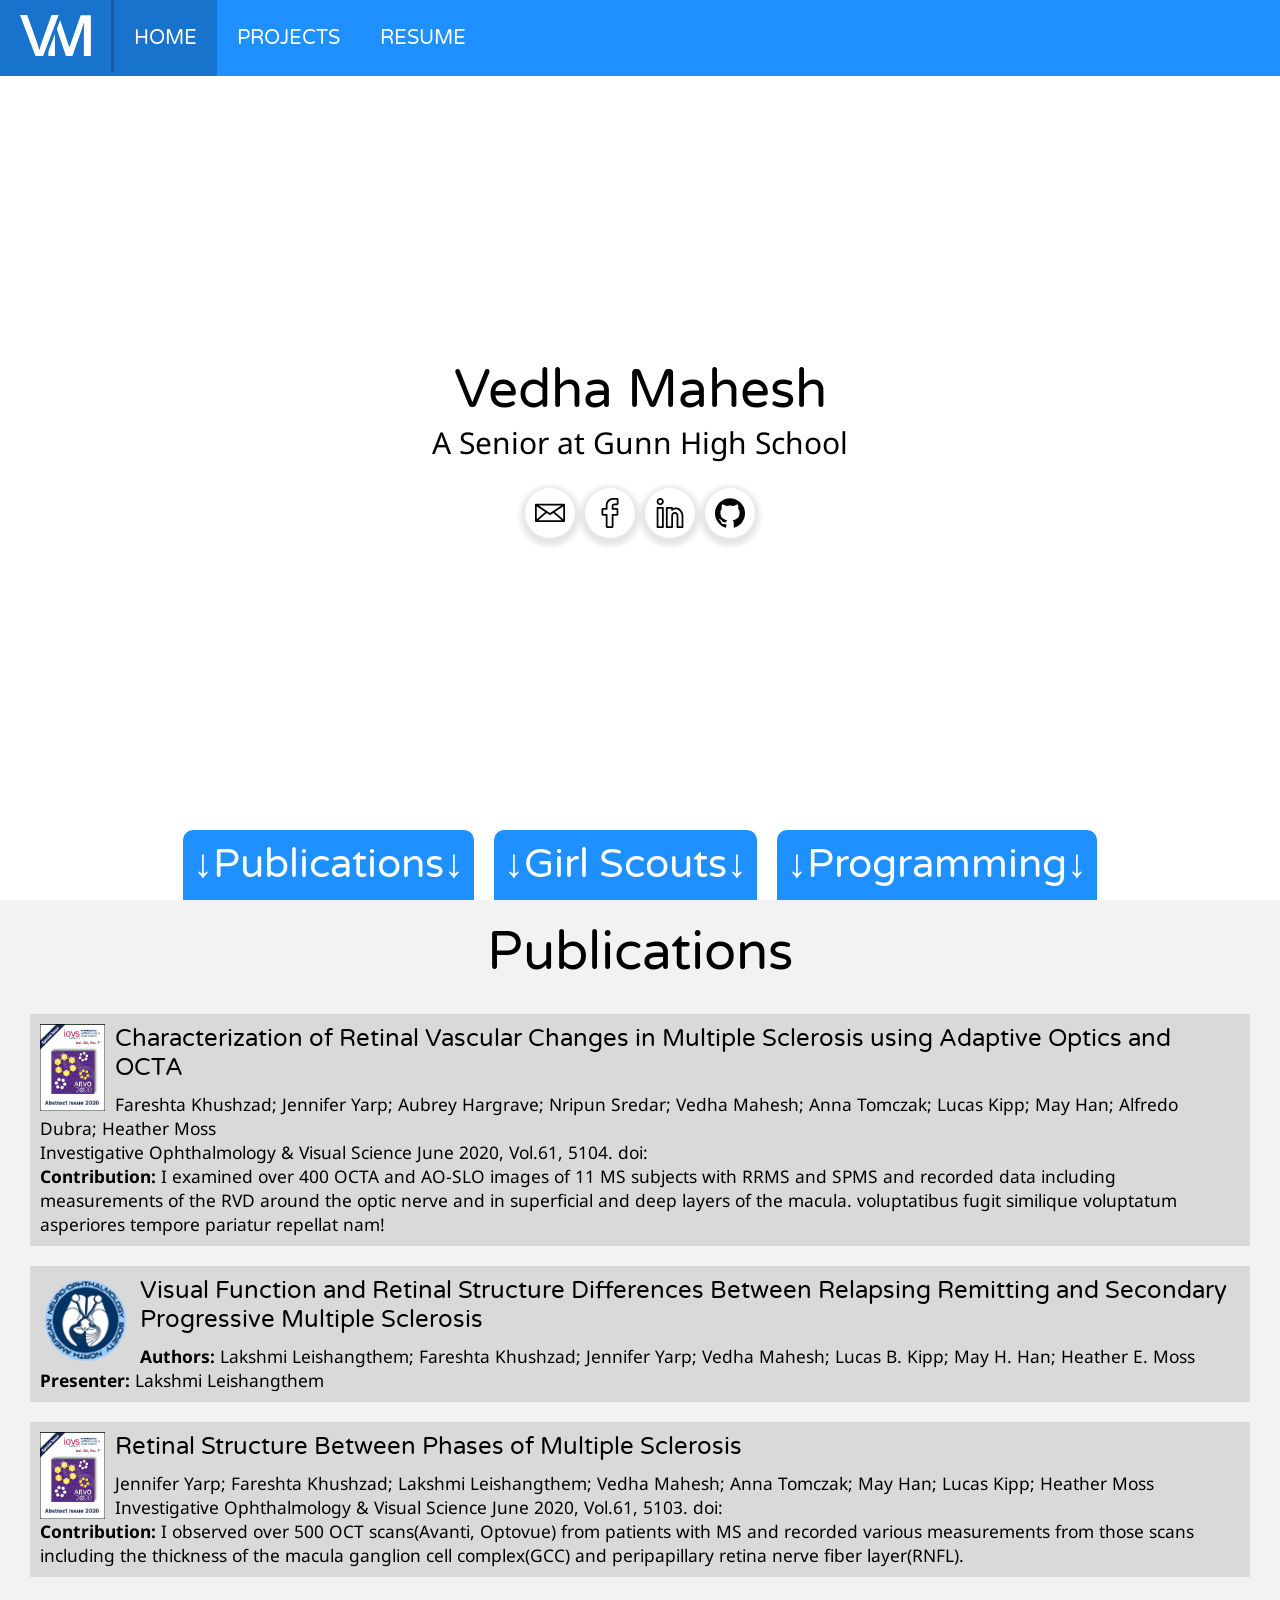
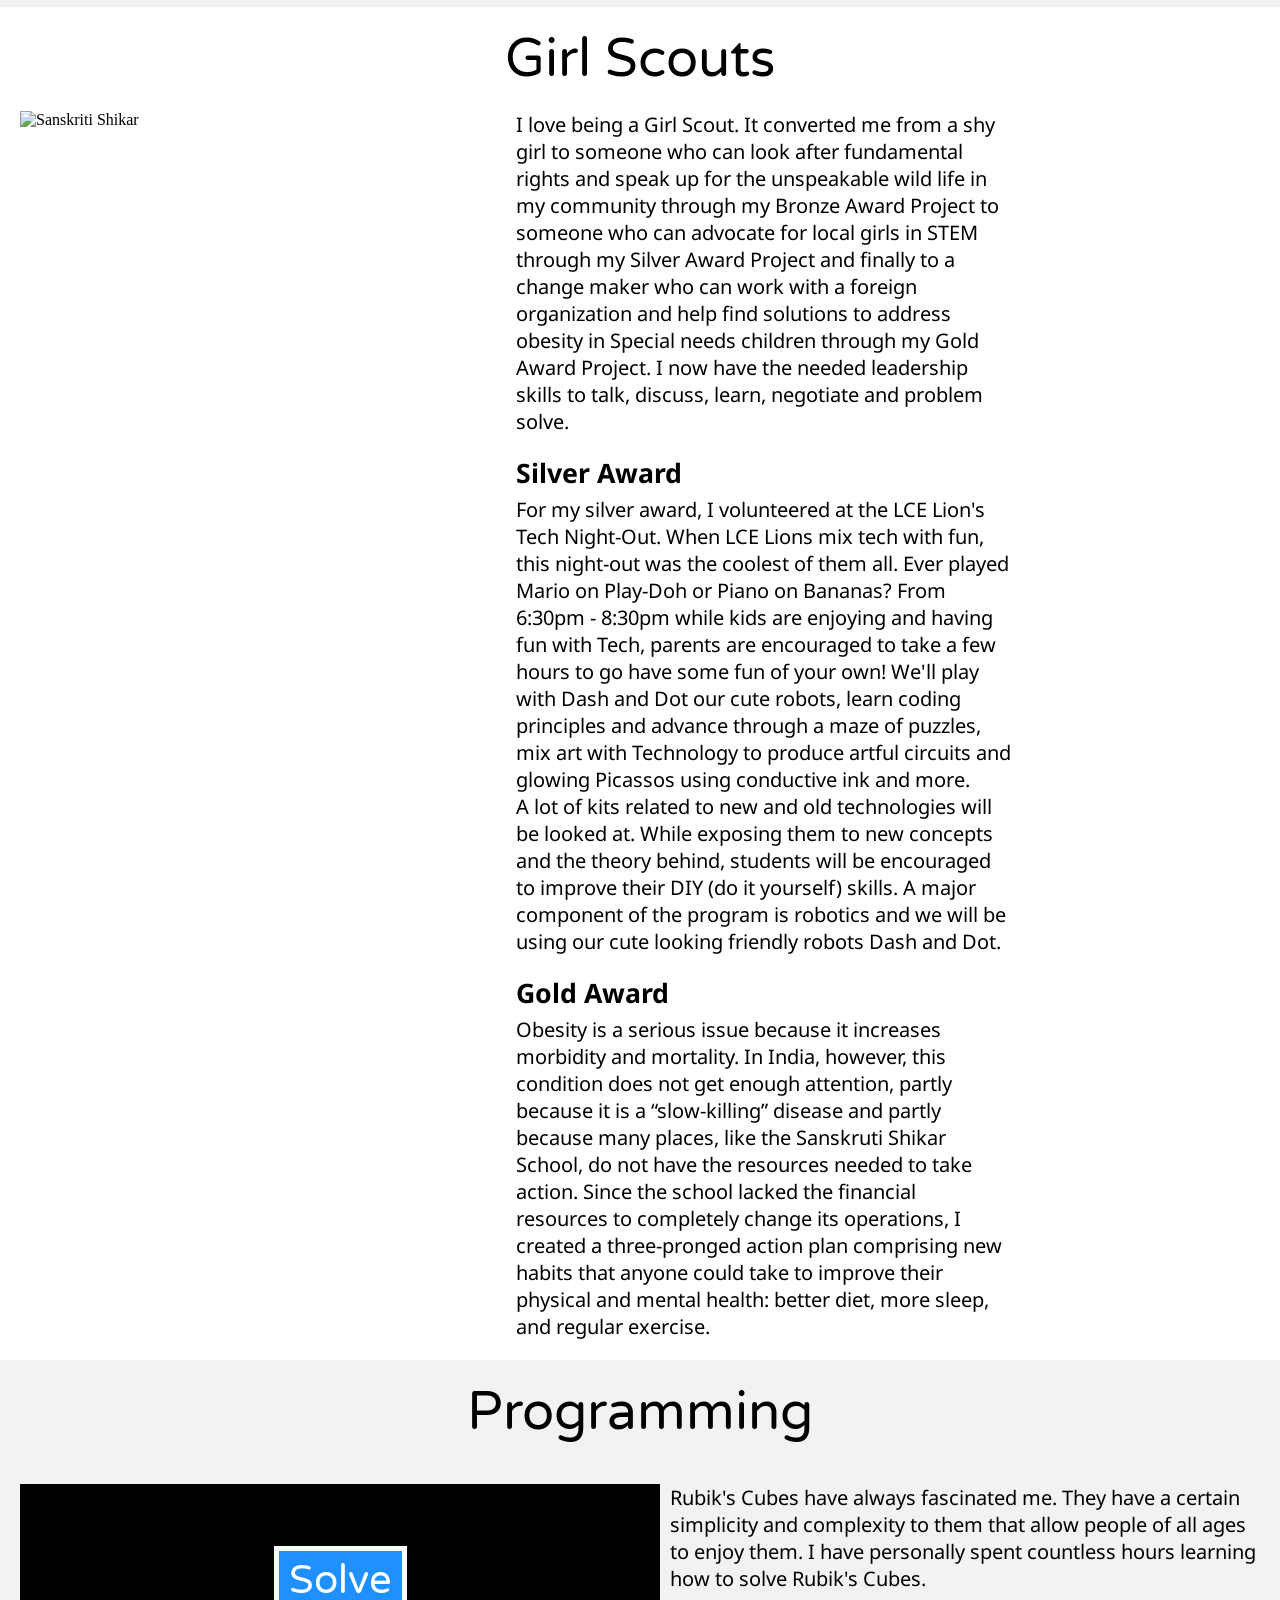
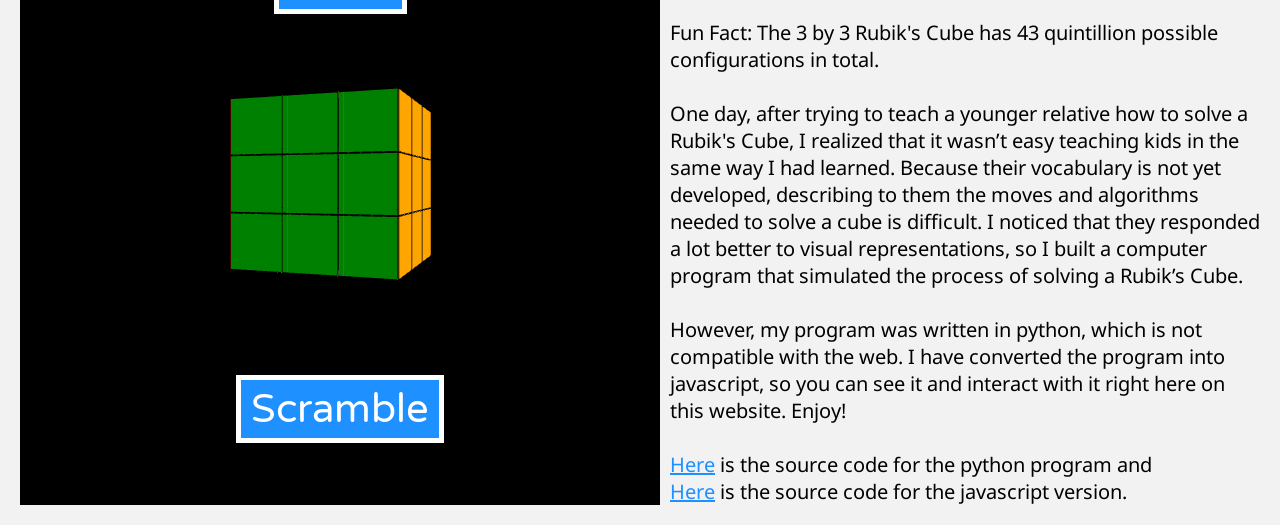
==== commit 68bd6178: "Made some changes without pulling accidentally." ====
--- a/index.html
+++ b/index.html
@@ -1,207 +1,193 @@
 <!DOCTYPE html>
 <html lang="en">
 
-  <head>
-    <!-- Libraries -->
-    <script src="./Rubik's Cube/jquery-3.5.1.min.js"></script>
-    <script src="./Rubik's Cube/p5.min.js"></script>
+<head>
+  <!-- Libraries -->
+  <script src="./Rubik's Cube/jquery-3.5.1.min.js"></script>
+  <script src="./Rubik's Cube/p5.min.js"></script>
 
-    <!-- JS -->
-    <script src="./Rubik's Cube/cubie.js"></script>
-    <script src="./Rubik's Cube/cube.js"></script>
-    <script src="./Rubik's Cube/main.js"></script>
-    <script src="./Rubik's Cube/dom.js" defer></script>
+  <!-- JS -->
+  <script src="./Rubik's Cube/cubie.js"></script>
+  <script src="./Rubik's Cube/cube.js"></script>
+  <script src="./Rubik's Cube/main.js"></script>
+  <script src="./Rubik's Cube/dom.js" defer></script>
 
-    <!-- CSS -->
-    <link rel="stylesheet" href="/CSS/main.css" />
-    <link rel="stylesheet" href="/CSS/navbar.css" />
-    <link rel="stylesheet" href="/CSS/slides.css" />
+  <!-- CSS -->
+  <link rel="stylesheet" href="/CSS/main.css" />
+  <link rel="stylesheet" href="/CSS/navbar.css" />
+  <link rel="stylesheet" href="/CSS/slides.css" />
 
-    <!-- Meta -->
-    <meta charset="UTF-8" />
-    <link rel="shortcut icon" href="./Images/favicon.svg" type="image/x-icon" />
-    <title>Home | Vedha Mahesh</title>
-  </head>
+  <!-- Meta -->
+  <meta charset="UTF-8" />
+  <link rel="shortcut icon" href="./Images/favicon.svg" type="image/x-icon" />
+  <title>Home | Vedha Mahesh</title>
+</head>
 
-  <body>
-    <div id="navbar">
-      <a class="nav-select" href="/">
-        <img id="logo" src="/Images/logo.svg" alt="Logo">
+<body>
+  <div id="navbar">
+    <a class="nav-select" href="/">
+      <img id="logo" src="/Images/logo.svg" alt="Logo">
+    </a>
+    <a class="navel nav-select" href="/">
+      <div>Home</div>
+    </a>
+    <a class="navel" href="/Projects">
+      <div>Projects</div>
+    </a>
+    <a class="navel" href="/resume.pdf">
+      <div>Resume</div>
+    </a>
+  </div>
+  <div class="slide">
+    <div id="name">Vedha Mahesh</div>
+    <div>A Senior at Gunn High School</div>
+    <div id="profiles">
+      <a href="mailto: vedha.mahesh@gmail.com" target="_blank">
+        <img src="/Images/email.svg" alt="Email" />
       </a>
-      <a class="navel nav-select" href="/">
-        <div>Home</div>
+      <a href="https://www.facebook.com/vedha.girlscouts.goldaward" target="_blank">
+        <img src="/Images/facebook.svg" alt="Facebook" />
       </a>
-      <a class="navel" href="/Projects">
-        <div>Projects</div>
+      <a href="https://www.linkedin.com/in/vedha-mahesh-b980671a6/" target="_blank">
+        <img src="/Images/linkedin.svg" alt="Linkedin" />
       </a>
-      <a class="navel" href="/resume.pdf">
-        <div>Resume</div>
+      <a href="https://github.com/vedhamahesh" target="_blank">
+        <img src="/Images/github.svg" alt="Github" />
       </a>
     </div>
-    <div class="slide">
-      <div id="name">Vedha Mahesh</div>
-      <div>A Senior at Gunn High School</div>
-      <div id="profiles">
-        <a href="mailto: vedha.mahesh@gmail.com" target="_blank">
-          <img src="/Images/email.svg" alt="Email" />
+    <div id="scroll-links">
+      <a class="scroll-link" href="#publ-target">&darr;Publications&darr;</a>
+      <a class="scroll-link" href="#scouts-target">&darr;Girl Scouts&darr;</a>
+      <a class="scroll-link" href="#code-target">&darr;Programming&darr;</a>
+    </div>
+  </div>
+  <div class="slide">
+    <div id="publ-target" class="slide-target"></div>
+    <div class="title">Publications</div>
+    <div id="publ-wrapper">
+      <div class="publ">
+        <img src="/Images/IOVS.png" alt="Cover">
+        <a href="https://iovs.arvojournals.org/article.aspx?articleid=2768856&resultClick=1ARVO" target="_blank">
+          <img src="/Images/popout.svg" alt="Popout">
         </a>
-        <a href="https://www.facebook.com/vedha.girlscouts.goldaward" target="_blank">
-          <img src="/Images/facebook.svg" alt="Facebook" />
+        <div>Characterization of Retinal Vascular Changes in Multiple Sclerosis using Adaptive Optics and OCTA</div>
+        <div>
+          Fareshta Khushzad; Jennifer Yarp; Aubrey Hargrave; Nripun Sredar; Vedha Mahesh; Anna Tomczak; Lucas Kipp; May
+          Han; Alfredo Dubra; Heather Moss
+          <br>
+          Investigative Ophthalmology & Visual Science June 2020, Vol.61, 5104. doi:
+          <br>
+          <b>Contribution:</b> I examined over 400 OCTA and AO-SLO images of 11 MS subjects with RRMS and SPMS and
+          recorded data including measurements of the RVD around the optic nerve and in superficial and deep layers of
+          the macula.
+          voluptatibus fugit similique voluptatum asperiores tempore pariatur repellat nam!</div>
+      </div>
+      <div class="publ">
+        <img src="/Images/NANOS.png" alt="Cover">
+        <a href="https://collections.lib.utah.edu/ark:/87278/s6g78q8k" target="_blank">
+          <img src="/Images/popout.svg" alt="Popout">
         </a>
-        <a href="https://www.linkedin.com/in/vedha-mahesh-b980671a6/" target="_blank">
-          <img src="/Images/linkedin.svg" alt="Linkedin" />
+        <div>Visual Function and Retinal Structure Differences Between Relapsing Remitting and Secondary Progressive
+          Multiple Sclerosis</div>
+        <div>
+          <b>Authors:</b> Lakshmi Leishangthem; Fareshta Khushzad; Jennifer Yarp; Vedha Mahesh; Lucas B. Kipp; May H.
+          Han; Heather E. Moss
+          <br>
+          <b>Presenter:</b> Lakshmi Leishangthem
+          <br>
+        </div>
+      </div>
+      <div class="publ">
+        <img src="/Images/IOVS.png" alt="Cover">
+        <a href="https://iovs.arvojournals.org/article.aspx?articleid=2768856" target="_blank">
+          <img src="/Images/popout.svg" alt="Popout">
         </a>
-        <a href="https://github.com/vedhamahesh" target="_blank">
-          <img src="/Images/github.svg" alt="Github" />
-        </a>
-      </div>
-      <div id="scroll-links">
-        <a class="scroll-link" href="#publ-target">&darr;Publications&darr;</a>
-        <a class="scroll-link" href="#scouts-target">&darr;Girl Scouts&darr;</a>
-        <a class="scroll-link" href="#code-target">&darr;Programming&darr;</a>
-      </div>
-    </div>
-    <div class="slide">
-      <div id="publ-target" class="slide-target"></div>
-      <div class="title">Publications</div>
-      <div id="publ-wrapper">
-        <div class="publ">
-          <img src="/Images/IOVS.png" alt="Cover">
-          <a href="https://iovs.arvojournals.org/article.aspx?articleid=2768856&resultClick=1ARVO" target="_blank">
-            <img src="/Images/popout.svg" alt="Popout">
-          </a>
-          <div>Characterization of Retinal Vascular Changes in Multiple Sclerosis using Adaptive Optics and OCTA</div>
-          <div>
-            Fareshta Khushzad; Jennifer Yarp; Aubrey Hargrave; Nripun Sredar; Vedha Mahesh; Anna Tomczak; Lucas Kipp;
-            May
-            Han; Alfredo Dubra; Heather Moss
-            <br>
-            Investigative Ophthalmology & Visual Science June 2020, Vol.61, 5104. doi:
-            <br>
-            <b>Contribution:</b> I examined over 400 OCTA and AO-SLO images of 11 MS subjects with RRMS and SPMS and
-            recorded data including measurements of the RVD around the optic nerve and in superficial and deep layers of
-            the macula.
-            voluptatibus fugit similique voluptatum asperiores tempore pariatur repellat nam!</div>
-        </div>
-        <div class="publ">
-          <img src="/Images/NANOS.png" alt="Cover">
-          <a href="https://collections.lib.utah.edu/ark:/87278/s6g78q8k" target="_blank">
-            <img src="/Images/popout.svg" alt="Popout">
-          </a>
-          <div>Visual Function and Retinal Structure Differences Between Relapsing Remitting and Secondary Progressive
-            Multiple Sclerosis</div>
-          <div>
-            <b>Authors:</b> Lakshmi Leishangthem; Fareshta Khushzad; Jennifer Yarp; Vedha Mahesh; Lucas B. Kipp; May H.
-            Han; Heather E. Moss
-            <br>
-            <b>Presenter:</b> Lakshmi Leishangthem
-            <br>
-          </div>
-        </div>
-        <div class="publ">
-          <img src="/Images/IOVS.png" alt="Cover">
-          <a href="https://iovs.arvojournals.org/article.aspx?articleid=2768856" target="_blank">
-            <img src="/Images/popout.svg" alt="Popout">
-          </a>
-          <div>Retinal Structure Between Phases of Multiple Sclerosis</div>
-          <div>
-            Jennifer Yarp; Fareshta Khushzad; Lakshmi Leishangthem; Vedha Mahesh; Anna Tomczak; May Han; Lucas Kipp;
-            Heather Moss
-            <br>
-            Investigative Ophthalmology & Visual Science June 2020, Vol.61, 5103. doi:
-            <br>
-            <b>Contribution:</b> I observed over 500 OCT scans(Avanti, Optovue) from patients with MS and recorded
+        <div>Retinal Structure Between Phases of Multiple Sclerosis</div>
+        <div>
+          Jennifer Yarp; Fareshta Khushzad; Lakshmi Leishangthem; Vedha Mahesh; Anna Tomczak; May Han; Lucas Kipp;
+          Heather Moss
+          <br>
+          Investigative Ophthalmology & Visual Science June 2020, Vol.61, 5103. doi:
+          <br>
+          <b>Contribution:</b> I observed over 500 OCT scans(Avanti, Optovue) from patients with MS and recorded
             various measurements from those scans including the thickness of the macula ganglion cell complex(GCC) and
             peripapillary retina nerve fiber layer(RNFL).
-          </div>
         </div>
       </div>
     </div>
-    <div class="slide">
-      <div id="scouts-target" class="slide-target"></div>
-      <div class="title">Girl Scouts</div>
-      <div id="scouts-wrapper">
-        <div id="scouts-desc">
+  </div>
+  <div class="slide">
+    <div id="scouts-target" class="slide-target"></div>
+    <div class="title">Girl Scouts</div>
+    <div id="scouts-image-wrapper">
+      <img src="https://scontent-sjc3-1.xx.fbcdn.net/v/t1.0-9/39099533_247295885899754_7732381420017942528_o.jpg?_nc_cat=105&ccb=2&_nc_sid=e3f864&_nc_ohc=o7-zu6w9kyQAX9HqGOn&_nc_ht=scontent-sjc3-1.xx&oh=aa0b937a493159627525459d8148a9d1&oe=5FBB3F8D" alt="Sanskriti Shikar">
+      <div id="scouts-desc">
+        <div>
           I love being a Girl Scout. It converted me from a shy girl to someone who can look
           after fundamental rights
-          and speak up for the unspeakable wild life in my community through my Bronze Award Project to someone who
-          can
+          and speak up for the unspeakable wild life in my community through my Bronze Award Project to someone who can
           advocate for local girls in STEM through my Silver Award Project and finally to a change maker who can work
           with a foreign organization and help find solutions to address obesity in Special needs children through my
           Gold Award Project. I now have the needed leadership skills to talk, discuss, learn, negotiate and problem
           solve.
         </div>
-        <div class="scouts-award">
-          <a href="https://sites.google.com/site/technightout/" target="_blank">
-            <img src="/Images/popout.svg" alt="Popout">
-          </a>
-          <b>Silver Award</b>
-          <div>
-            For my silver award, I volunteered at the LCE Lion's Tech Night-Out. When LCE Lions mix tech with fun,
-            this night-out was
-            the coolest of them
-            all. Ever played Mario on Play-Doh or Piano on Bananas? From 6:30pm - 8:30pm while kids are enjoying and
-            having fun with Tech, parents are encouraged to take a few hours to go have some fun of your own! We'll
-            play
-            with Dash and Dot our cute robots, learn coding principles and advance through a maze of puzzles, mix art
-            with Technology to produce artful circuits and glowing Picassos using conductive ink and more.
-            <br>
-            A lot of kits related to new and old technologies will be looked at. While exposing
-            them to new concepts and
-            the theory behind, students will be encouraged to improve their DIY (do it yourself) skills. A major
-            component of the program is robotics and we will be using our cute looking friendly robots Dash and Dot.
-          </div>
+        <b>Silver Award</b>
+        <div>
+          For my silver award, I volunteered at the LCE Lion's Tech Night-Out. When LCE Lions mix tech with fun, this night-out was
+          the coolest of them
+          all. Ever played Mario on Play-Doh or Piano on Bananas? From 6:30pm - 8:30pm while kids are enjoying and
+          having fun with Tech, parents are encouraged to take a few hours to go have some fun of your own! We'll play
+          with Dash and Dot our cute robots, learn coding principles and advance through a maze of puzzles, mix art
+          with Technology to produce artful circuits and glowing Picassos using conductive ink and more.
+          <br>
+          A lot of kits related to new and old technologies will be looked at. While exposing
+          them to new concepts and
+          the theory behind, students will be encouraged to improve their DIY (do it yourself) skills. A major
+          component of the program is robotics and we will be using our cute looking friendly robots Dash and Dot.
         </div>
-        <div class="scouts-award">
-          <a href="https://sites.google.com/view/vedhagirlscouts/home" target="_blank">
-            <img src="/Images/popout.svg" alt="Popout">
-          </a>
-          <b>Gold Award</b>
-          <div>
-            Obesity is a serious issue because it increases morbidity and mortality.
-            In India, however, this condition does not get enough attention, partly because
-            it is a “slow-killing” disease and partly because many places, like the Sanskruti Shikar School, do not
-            have
-            the resources needed to take action. Since the school lacked the financial resources to completely change
-            its operations,
-            I created a three-pronged action plan comprising new habits that anyone could take to improve their
-            physical
-            and mental health: better diet, more sleep, and regular exercise.
-          </div>
+        <b>Gold Award</b>
+        <div>
+          Obesity is a serious issue because it increases morbidity and mortality.
+          In India, however, this condition does not get enough attention, partly because
+          it is a “slow-killing” disease and partly because many places, like the Sanskruti Shikar School, do not have
+          the resources needed to take action. Since the school lacked the financial resources to completely change
+          its operations,
+          I created a three-pronged action plan comprising new habits that anyone could take to improve their physical
+          and mental health: better diet, more sleep, and regular exercise.
         </div>
       </div>
     </div>
-    <div class="slide">
-      <div id="code-target" class="slide-target"></div>
-      <div class="title">Programming</div>
-      <div id="cube-wrapper">
-        <div id="cube-target">
-          <div id="scramble">Scramble</div>
-          <div id="solve">Solve</div>
-        </div>
-        <div id="cube-desc">
-          Rubik's Cubes have always fascinated me. They have a certain simplicity and complexity to them that allow
-          people of all ages to enjoy them. I have personally spent countless hours learning how to solve Rubik's Cubes.
-          <br><br>
-          Fun Fact: The 3 by 3 Rubik's Cube has 43 quintillion possible configurations in total.
-          <br><br>
-          One day, after trying to teach a younger relative how to solve a Rubik's Cube, I realized that it wasn’t easy
-          teaching kids in the same way I had learned. Because their vocabulary is not yet developed, describing to them
-          the moves and algorithms needed to solve a cube is difficult. I noticed that they responded a lot better to
-          visual representations, so I built a computer program that simulated the process of solving a Rubik’s Cube.
-          <br><br>
-          However, my program was written in python, which is not compatible with the web. I have converted the program
-          into javascript, so you can see it and interact with it right here on this website. Enjoy!
-          <br><br>
-          <a target="_blank" href="https://github.com/vedhamahesh/Rubiks-Cube-Python">Here</a> is the source code for
-          the
-          python
-          program and <br>
-          <a target="_blank" href="https://github.com/vedhamahesh/Rubiks-Cube">Here</a> is the source code for the
-          javascript version.
-        </div>
+  </div>
+  <div class="slide">
+    <div id="code-target" class="slide-target"></div>
+    <div class="title">Programming</div>
+    <div id="cube-wrapper">
+      <div id="cube-target">
+        <div id="scramble">Scramble</div>
+        <div id="solve">Solve</div>
+      </div>
+      <div id="cube-desc">
+        Rubik's Cubes have always fascinated me. They have a certain simplicity and complexity to them that allow
+        people of all ages to enjoy them. I have personally spent countless hours learning how to solve Rubik's Cubes.
+        <br><br>
+        Fun Fact: The 3 by 3 Rubik's Cube has 43 quintillion possible configurations in total.
+        <br><br>
+        One day, after trying to teach a younger relative how to solve a Rubik's Cube, I realized that it wasn’t easy
+        teaching kids in the same way I had learned. Because their vocabulary is not yet developed, describing to them
+        the moves and algorithms needed to solve a cube is difficult. I noticed that they responded a lot better to
+        visual representations, so I built a computer program that simulated the process of solving a Rubik’s Cube.
+        <br><br>
+        However, my program was written in python, which is not compatible with the web. I have converted the program
+        into javascript, so you can see it and interact with it right here on this website. Enjoy!
+        <br><br>
+        <a target="_blank" href="https://github.com/vedhamahesh/Rubiks-Cube-Python">Here</a> is the source code for the
+        python
+        program and <br>
+        <a target="_blank" href="https://github.com/vedhamahesh/Rubiks-Cube">Here</a> is the source code for the
+        javascript version.
       </div>
     </div>
-  </body>
+  </div>
+</body>
 
 </html>
--- a/CSS/slides.css
+++ b/CSS/slides.css
@@ -1,6 +1,6 @@
 @import url("https://fonts.googleapis.com/css2?family=Varela+Round&display=swap");
 /* font-family: 'Varela Round', sans-serif; */
-@import url("https://fonts.googleapis.com/css2?family=Noto+Sans&display=swap");
+@import url('https://fonts.googleapis.com/css2?family=Noto+Sans&display=swap');
 /* font-family: 'Noto Sans', sans-serif; */
 
 .slide {
@@ -22,7 +22,7 @@
   justify-content: center;
 }
 .slide:nth-of-type(odd) {
-  background: rgba(0, 0, 0, 0.1);
+  background: rgba(0, 0, 0, 0.05);
 }
 
 /* Slide 1: Main */
@@ -32,7 +32,7 @@
 }
 
 #name + div {
-  font-family: monospace;
+  font-family: "Noto Sans", sans-serif;
   font-size: 30px;
   margin-bottom: 20px;
 }
@@ -142,7 +142,7 @@
   width: 20px;
 }
 .publ > a:hover {
-  background: rgba(0, 0, 0, 0.1);
+  background: rgb(170, 170, 170);
 }
 
 .publ img[alt="Cover"] {
@@ -169,45 +169,27 @@
 }
 
 /* Slide 3: Girl Scouts */
-#scouts-wrapper {
+#scouts-image-wrapper {
+  height: 100%;
+  padding: 0 20px 20px 20px;
+  display: flex;
+  align-items: stretch;
+}
+#scouts-desc {
   flex: 1;
-  font-family: "Noto Sans", sans-serif;
-  padding: 0 70px 30px 30px;
+  font-family: 'Noto Sans', sans-serif;
+  margin-right: 20%;
+}
+#scouts-desc > b {
+  display: block;
+  margin: 20px 0 5px 0;
+  font-size: 20pt;
+}
+#scouts-desc > div {
   font-size: 15pt;
 }
-.scouts-award {
-  position: relative;
-  margin-top: 20px;
-  padding: 10px;
-  background: rgba(0, 0, 0, 0.1);
-}
-.scouts-award > b {
-  display: block;
-  font-size: 20pt;
-  margin-bottom: 5px;
-}
-
-.scouts-award:hover > a {
-  opacity: 1;
-}
-.scouts-award > a {
-  position: absolute;
-  width: 40px;
-  height: 40px;
-  right: 10px;
-  top: 10px;
-  opacity: 0;
-  border-radius: 50%;
-  display: flex;
-  justify-content: center;
-  align-items: center;
-  transition: opacity 0.2s, background 0.2s;
-}
-.scouts-award > a > img[alt="Popout"] {
-  width: 20px;
-}
-.scouts-award > a:hover {
-  background: rgba(0, 0, 0, 0.1);
+#scouts-image-wrapper>img {
+  flex: 1;
 }
 
 /* Slide 4: Code */
@@ -219,7 +201,7 @@
 }
 #cube-desc {
   flex: 1;
-  font-family: "Noto Sans", sans-serif;
+  font-family: 'Noto Sans', sans-serif;
   font-size: 15pt;
   margin-left: 10px;
 }
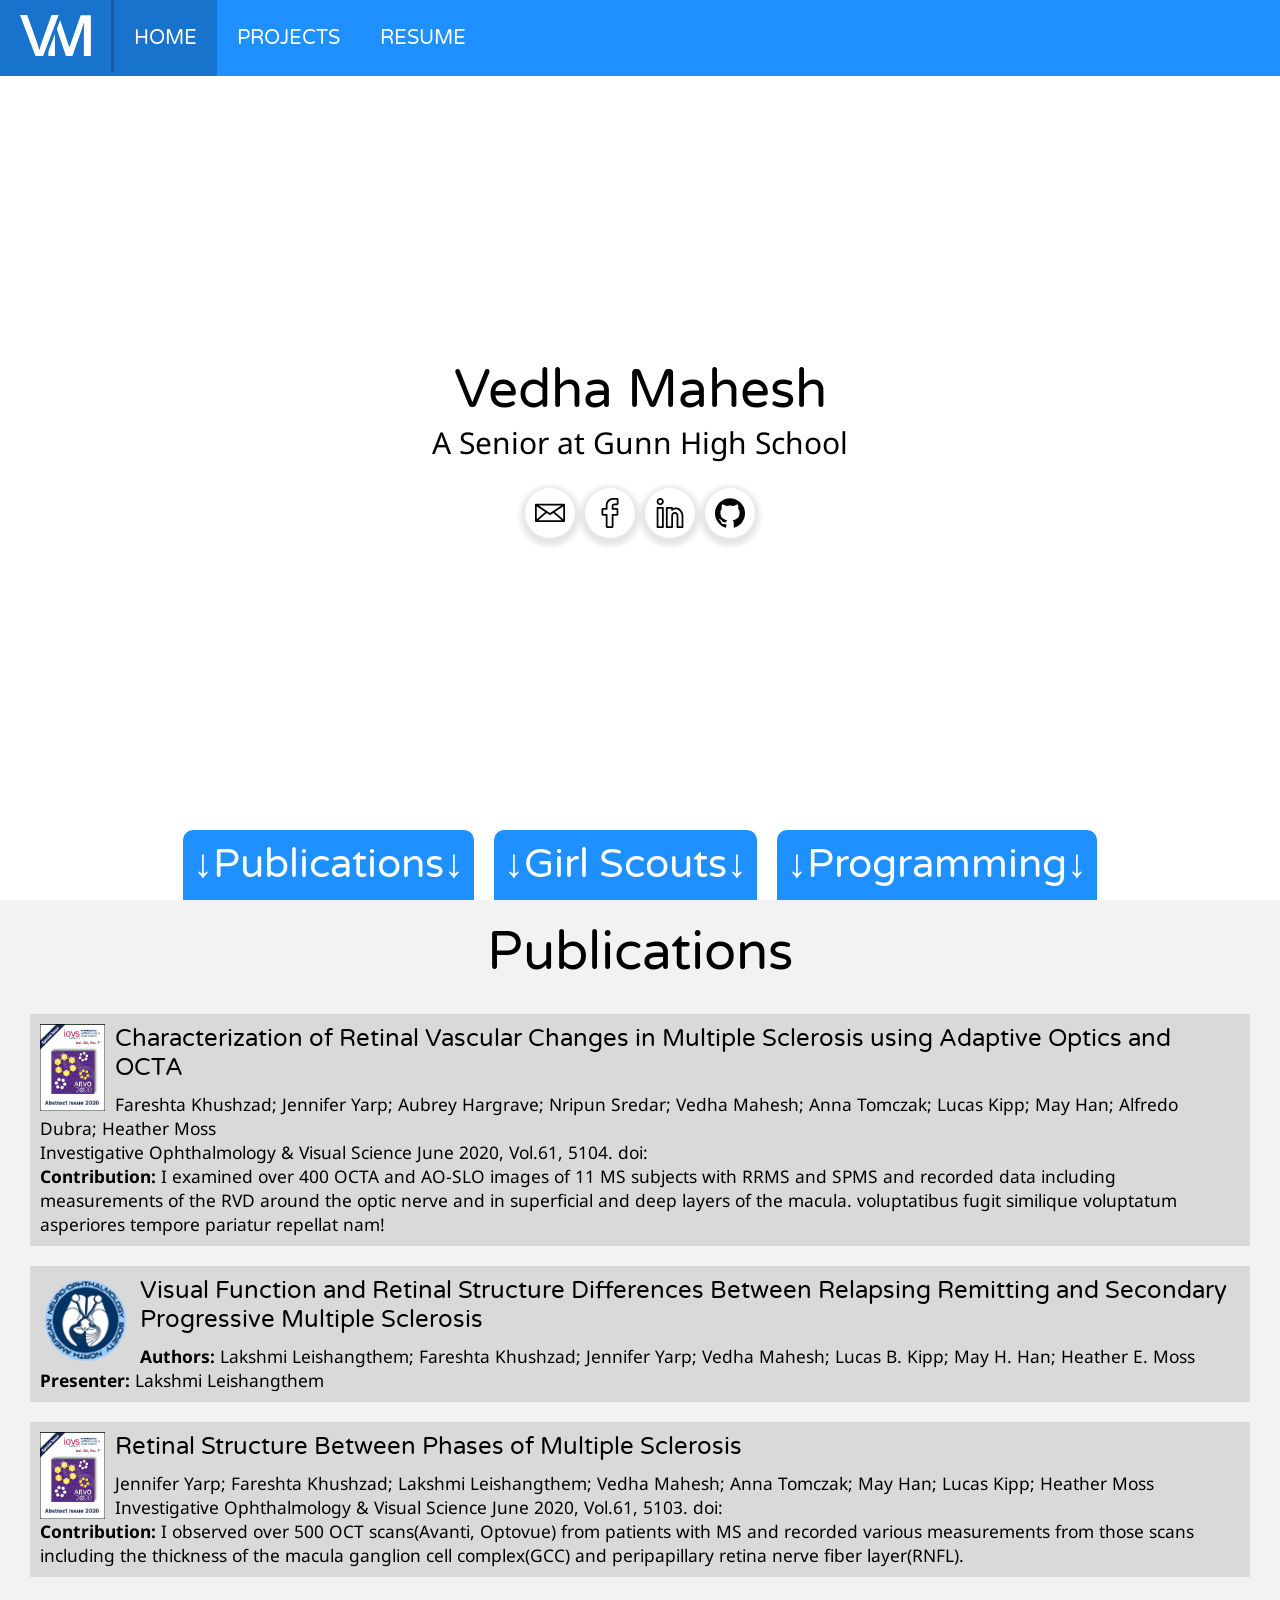
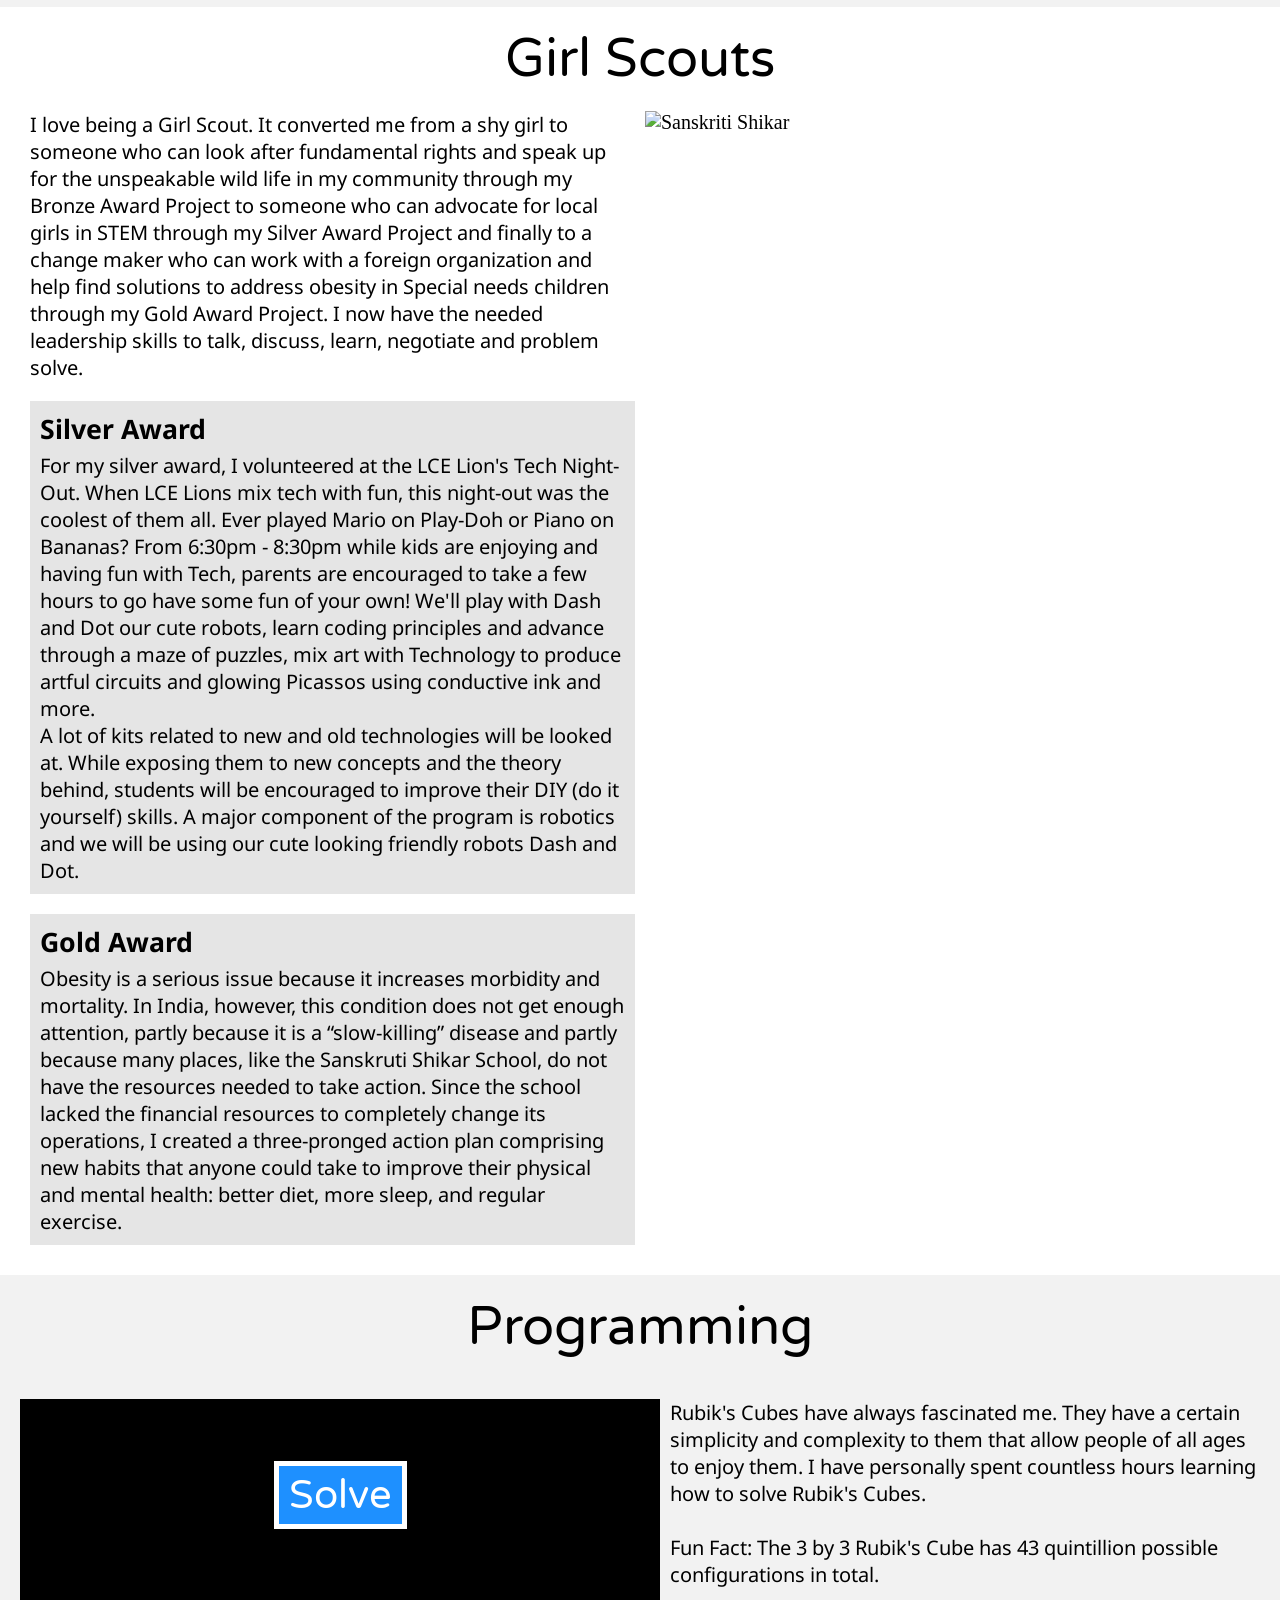
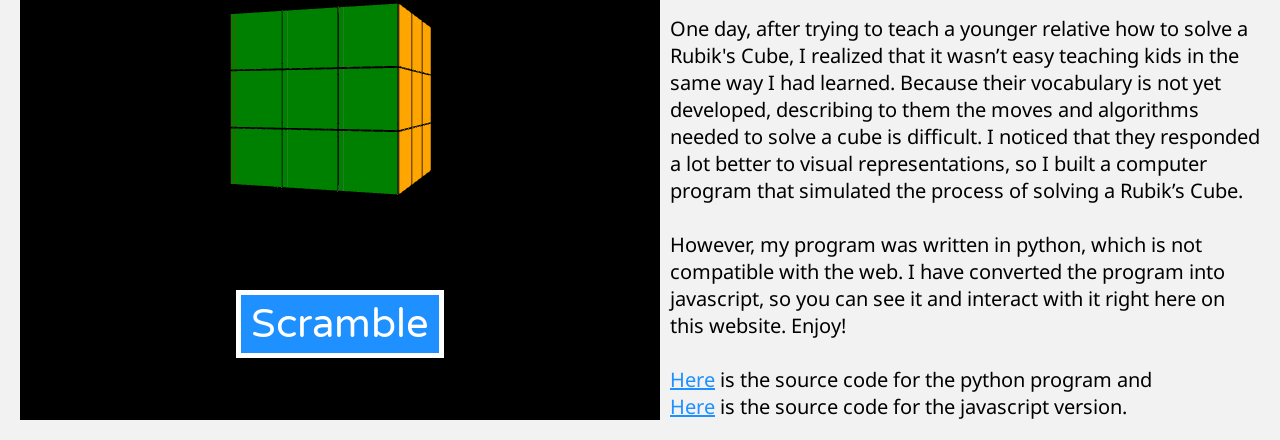
==== commit d00b18fc: "Added image to Girl Scouts." ====
--- a/index.html
+++ b/index.html
@@ -72,7 +72,8 @@
         </a>
         <div>Characterization of Retinal Vascular Changes in Multiple Sclerosis using Adaptive Optics and OCTA</div>
         <div>
-          Fareshta Khushzad; Jennifer Yarp; Aubrey Hargrave; Nripun Sredar; Vedha Mahesh; Anna Tomczak; Lucas Kipp; May
+          Fareshta Khushzad; Jennifer Yarp; Aubrey Hargrave; Nripun Sredar; Vedha Mahesh; Anna Tomczak; Lucas Kipp;
+          May
           Han; Alfredo Dubra; Heather Moss
           <br>
           Investigative Ophthalmology & Visual Science June 2020, Vol.61, 5104. doi:
@@ -110,52 +111,68 @@
           Investigative Ophthalmology & Visual Science June 2020, Vol.61, 5103. doi:
           <br>
           <b>Contribution:</b> I observed over 500 OCT scans(Avanti, Optovue) from patients with MS and recorded
-            various measurements from those scans including the thickness of the macula ganglion cell complex(GCC) and
-            peripapillary retina nerve fiber layer(RNFL).
-        </div>
-      </div>
-    </div>
+          various measurements from those scans including the thickness of the macula ganglion cell complex(GCC) and
+          peripapillary retina nerve fiber layer(RNFL).
+        </div>
+      </div>
+    </div>
+  </div>
   </div>
   <div class="slide">
     <div id="scouts-target" class="slide-target"></div>
     <div class="title">Girl Scouts</div>
     <div id="scouts-image-wrapper">
-      <img src="https://scontent-sjc3-1.xx.fbcdn.net/v/t1.0-9/39099533_247295885899754_7732381420017942528_o.jpg?_nc_cat=105&ccb=2&_nc_sid=e3f864&_nc_ohc=o7-zu6w9kyQAX9HqGOn&_nc_ht=scontent-sjc3-1.xx&oh=aa0b937a493159627525459d8148a9d1&oe=5FBB3F8D" alt="Sanskriti Shikar">
       <div id="scouts-desc">
         <div>
           I love being a Girl Scout. It converted me from a shy girl to someone who can look
           after fundamental rights
-          and speak up for the unspeakable wild life in my community through my Bronze Award Project to someone who can
+          and speak up for the unspeakable wild life in my community through my Bronze Award Project to someone who
+          can
           advocate for local girls in STEM through my Silver Award Project and finally to a change maker who can work
           with a foreign organization and help find solutions to address obesity in Special needs children through my
           Gold Award Project. I now have the needed leadership skills to talk, discuss, learn, negotiate and problem
           solve.
         </div>
-        <b>Silver Award</b>
-        <div>
-          For my silver award, I volunteered at the LCE Lion's Tech Night-Out. When LCE Lions mix tech with fun, this night-out was
-          the coolest of them
-          all. Ever played Mario on Play-Doh or Piano on Bananas? From 6:30pm - 8:30pm while kids are enjoying and
-          having fun with Tech, parents are encouraged to take a few hours to go have some fun of your own! We'll play
-          with Dash and Dot our cute robots, learn coding principles and advance through a maze of puzzles, mix art
-          with Technology to produce artful circuits and glowing Picassos using conductive ink and more.
-          <br>
-          A lot of kits related to new and old technologies will be looked at. While exposing
-          them to new concepts and
-          the theory behind, students will be encouraged to improve their DIY (do it yourself) skills. A major
-          component of the program is robotics and we will be using our cute looking friendly robots Dash and Dot.
-        </div>
-        <b>Gold Award</b>
-        <div>
-          Obesity is a serious issue because it increases morbidity and mortality.
-          In India, however, this condition does not get enough attention, partly because
-          it is a “slow-killing” disease and partly because many places, like the Sanskruti Shikar School, do not have
-          the resources needed to take action. Since the school lacked the financial resources to completely change
-          its operations,
-          I created a three-pronged action plan comprising new habits that anyone could take to improve their physical
-          and mental health: better diet, more sleep, and regular exercise.
-        </div>
-      </div>
+        <div class="scouts-award">
+          <a href="https://sites.google.com/site/technightout/" target="_blank">
+            <img src="/Images/popout.svg" alt="Popout">
+          </a>
+          <b>Silver Award</b>
+          <div>
+            For my silver award, I volunteered at the LCE Lion's Tech Night-Out. When LCE Lions mix tech with fun,
+            this night-out was
+            the coolest of them
+            all. Ever played Mario on Play-Doh or Piano on Bananas? From 6:30pm - 8:30pm while kids are enjoying and
+            having fun with Tech, parents are encouraged to take a few hours to go have some fun of your own! We'll
+            play
+            with Dash and Dot our cute robots, learn coding principles and advance through a maze of puzzles, mix art
+            with Technology to produce artful circuits and glowing Picassos using conductive ink and more.
+            <br>
+            A lot of kits related to new and old technologies will be looked at. While exposing
+            them to new concepts and
+            the theory behind, students will be encouraged to improve their DIY (do it yourself) skills. A major
+            component of the program is robotics and we will be using our cute looking friendly robots Dash and Dot.
+          </div>
+        </div>
+        <div class="scouts-award">
+          <a href="https://sites.google.com/view/vedhagirlscouts/home" target="_blank">
+            <img src="/Images/popout.svg" alt="Popout">
+          </a>
+          <b>Gold Award</b>
+          <div>
+            Obesity is a serious issue because it increases morbidity and mortality.
+            In India, however, this condition does not get enough attention, partly because
+            it is a “slow-killing” disease and partly because many places, like the Sanskruti Shikar School, do not
+            have
+            the resources needed to take action. Since the school lacked the financial resources to completely change
+            its operations,
+            I created a three-pronged action plan comprising new habits that anyone could take to improve their
+            physical
+            and mental health: better diet, more sleep, and regular exercise.
+          </div>
+        </div>
+      </div>
+      <img src="https://scontent-sjc3-1.xx.fbcdn.net/v/t1.0-9/39099533_247295885899754_7732381420017942528_o.jpg?_nc_cat=105&ccb=2&_nc_sid=e3f864&_nc_ohc=o7-zu6w9kyQAX9HqGOn&_nc_ht=scontent-sjc3-1.xx&oh=aa0b937a493159627525459d8148a9d1&oe=5FBB3F8D" alt="Sanskriti Shikar">
     </div>
   </div>
   <div class="slide">
@@ -180,7 +197,8 @@
         However, my program was written in python, which is not compatible with the web. I have converted the program
         into javascript, so you can see it and interact with it right here on this website. Enjoy!
         <br><br>
-        <a target="_blank" href="https://github.com/vedhamahesh/Rubiks-Cube-Python">Here</a> is the source code for the
+        <a target="_blank" href="https://github.com/vedhamahesh/Rubiks-Cube-Python">Here</a> is the source code for
+        the
         python
         program and <br>
         <a target="_blank" href="https://github.com/vedhamahesh/Rubiks-Cube">Here</a> is the source code for the
--- a/CSS/slides.css
+++ b/CSS/slides.css
@@ -1,6 +1,6 @@
 @import url("https://fonts.googleapis.com/css2?family=Varela+Round&display=swap");
 /* font-family: 'Varela Round', sans-serif; */
-@import url('https://fonts.googleapis.com/css2?family=Noto+Sans&display=swap');
+@import url("https://fonts.googleapis.com/css2?family=Noto+Sans&display=swap");
 /* font-family: 'Noto Sans', sans-serif; */
 
 .slide {
@@ -142,7 +142,7 @@
   width: 20px;
 }
 .publ > a:hover {
-  background: rgb(170, 170, 170);
+  background: rgba(0, 0, 0, 0.1);
 }
 
 .publ img[alt="Cover"] {
@@ -170,26 +170,53 @@
 
 /* Slide 3: Girl Scouts */
 #scouts-image-wrapper {
-  height: 100%;
-  padding: 0 20px 20px 20px;
-  display: flex;
-  align-items: stretch;
+  padding: 0 30px 30px 30px;
+  font-size: 15pt;
+  display: flex;
+  /* align-items: flex-start; */
 }
 #scouts-desc {
-  flex: 1;
-  font-family: 'Noto Sans', sans-serif;
-  margin-right: 20%;
-}
-#scouts-desc > b {
+  width: 50%;
+  font-family: "Noto Sans", sans-serif;
+}
+#scouts-image-wrapper > img {
+  width: 50%;
+  object-fit: cover;
+  margin-left: 10px;
+}
+.scouts-award {
+  position: relative;
+  margin-top: 20px;
+  padding: 10px;
+  background: rgba(0, 0, 0, 0.1);
+}
+.scouts-award > b {
   display: block;
-  margin: 20px 0 5px 0;
   font-size: 20pt;
-}
-#scouts-desc > div {
-  font-size: 15pt;
-}
-#scouts-image-wrapper>img {
-  flex: 1;
+  margin-bottom: 5px;
+}
+
+.scouts-award:hover > a {
+  opacity: 1;
+}
+.scouts-award > a {
+  position: absolute;
+  width: 40px;
+  height: 40px;
+  right: 10px;
+  top: 10px;
+  opacity: 0;
+  border-radius: 50%;
+  display: flex;
+  justify-content: center;
+  align-items: center;
+  transition: opacity 0.2s, background 0.2s;
+}
+.scouts-award > a > img[alt="Popout"] {
+  width: 20px;
+}
+.scouts-award > a:hover {
+  background: rgba(0, 0, 0, 0.1);
 }
 
 /* Slide 4: Code */
@@ -201,7 +228,7 @@
 }
 #cube-desc {
   flex: 1;
-  font-family: 'Noto Sans', sans-serif;
+  font-family: "Noto Sans", sans-serif;
   font-size: 15pt;
   margin-left: 10px;
 }
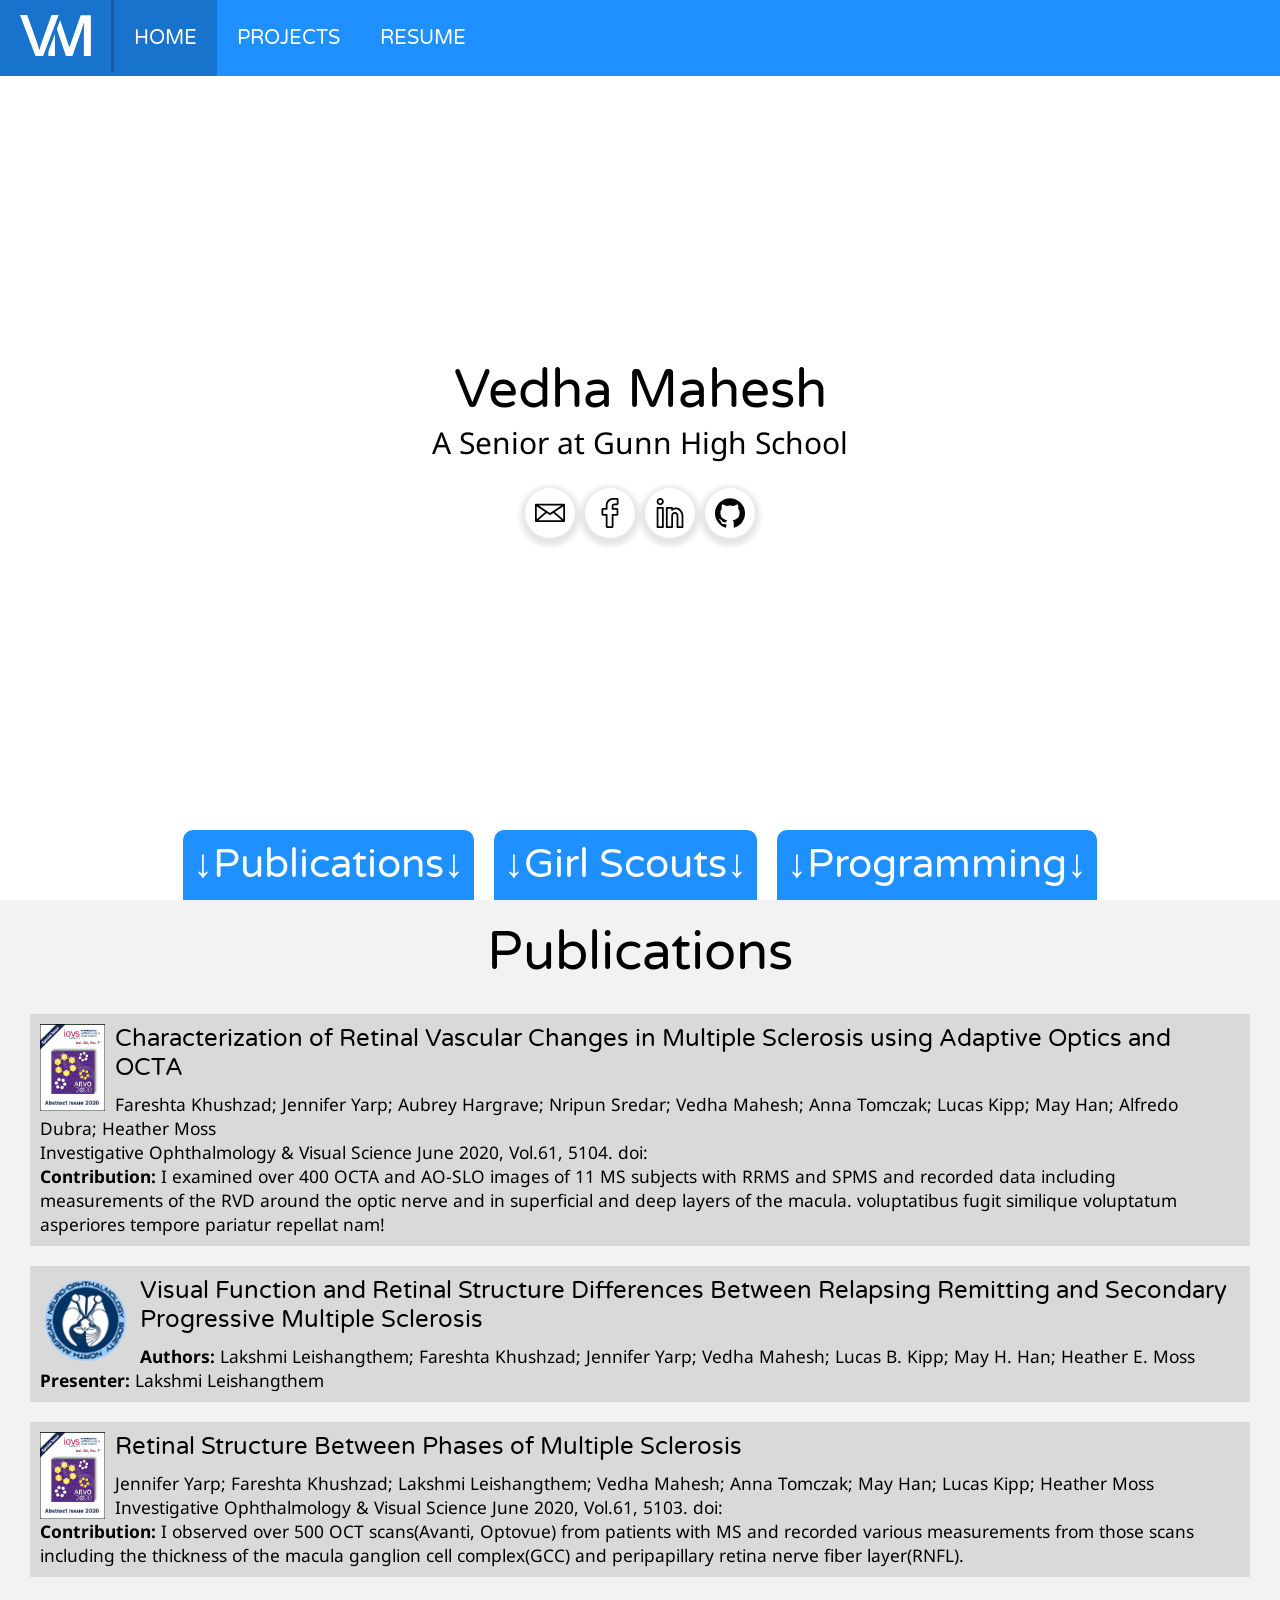
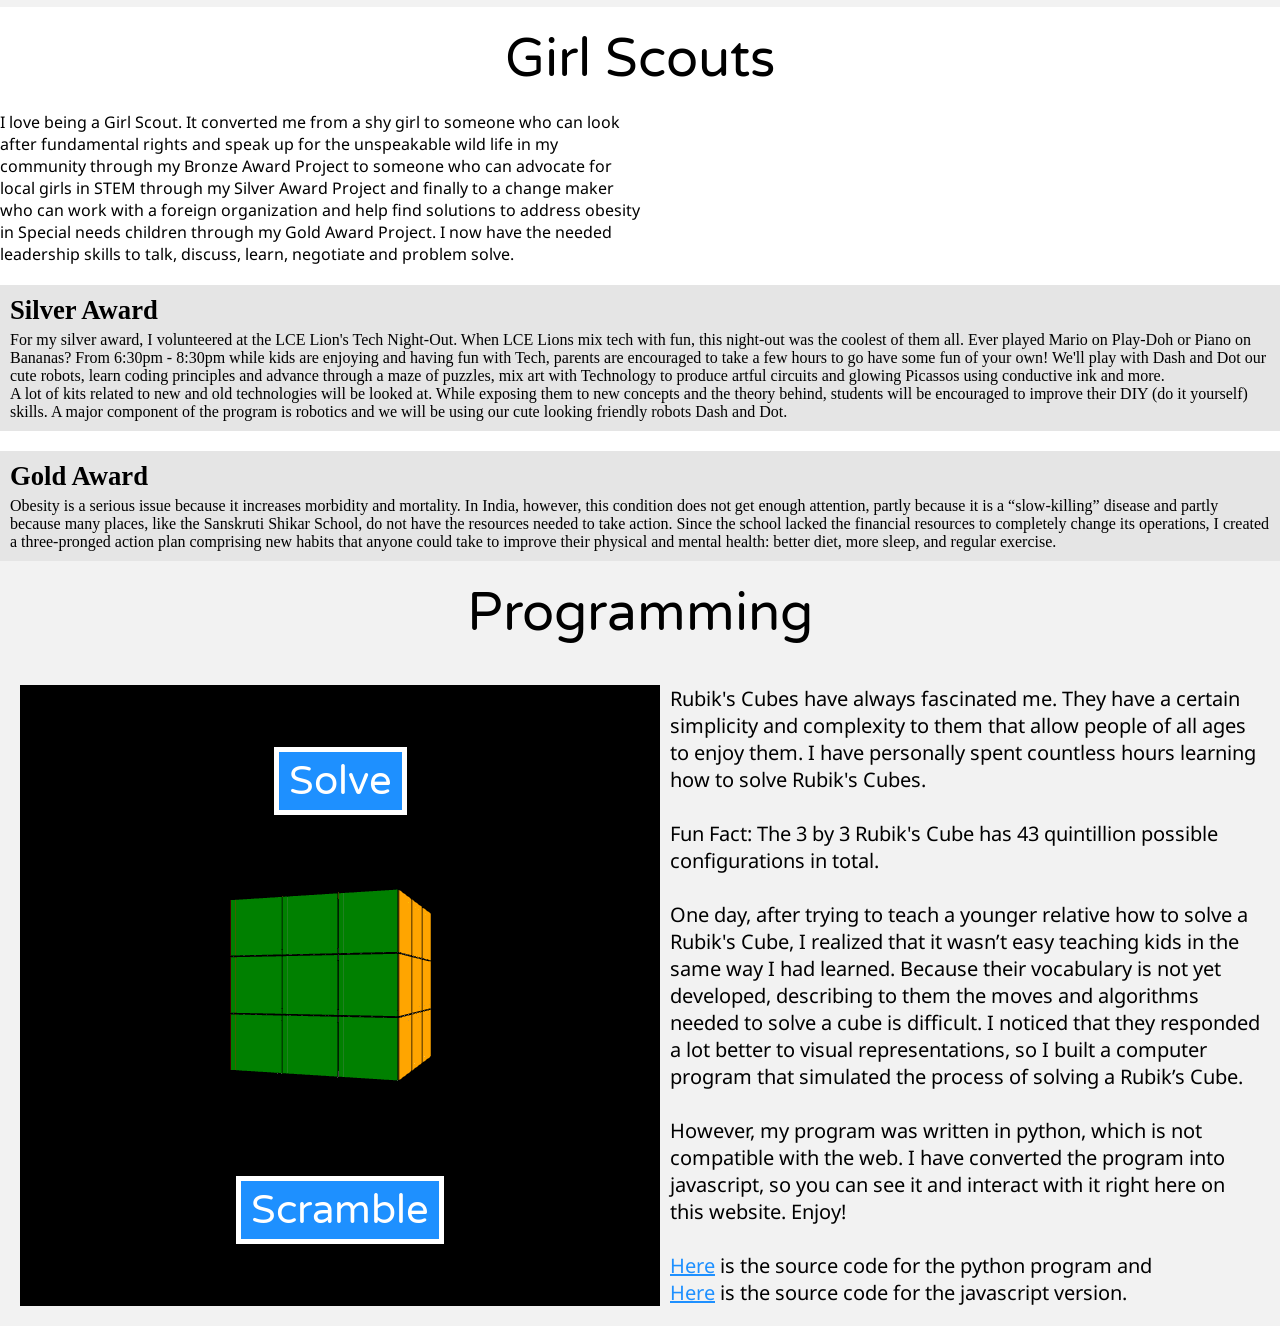
==== commit 9b8fe4cb: "Added Google Analytics" ====
--- a/index.html
+++ b/index.html
@@ -1,129 +1,137 @@
 <!DOCTYPE html>
 <html lang="en">
 
-<head>
-  <!-- Libraries -->
-  <script src="./Rubik's Cube/jquery-3.5.1.min.js"></script>
-  <script src="./Rubik's Cube/p5.min.js"></script>
-
-  <!-- JS -->
-  <script src="./Rubik's Cube/cubie.js"></script>
-  <script src="./Rubik's Cube/cube.js"></script>
-  <script src="./Rubik's Cube/main.js"></script>
-  <script src="./Rubik's Cube/dom.js" defer></script>
-
-  <!-- CSS -->
-  <link rel="stylesheet" href="/CSS/main.css" />
-  <link rel="stylesheet" href="/CSS/navbar.css" />
-  <link rel="stylesheet" href="/CSS/slides.css" />
-
-  <!-- Meta -->
-  <meta charset="UTF-8" />
-  <link rel="shortcut icon" href="./Images/favicon.svg" type="image/x-icon" />
-  <title>Home | Vedha Mahesh</title>
-</head>
-
-<body>
-  <div id="navbar">
-    <a class="nav-select" href="/">
-      <img id="logo" src="/Images/logo.svg" alt="Logo">
-    </a>
-    <a class="navel nav-select" href="/">
-      <div>Home</div>
-    </a>
-    <a class="navel" href="/Projects">
-      <div>Projects</div>
-    </a>
-    <a class="navel" href="/resume.pdf">
-      <div>Resume</div>
-    </a>
-  </div>
-  <div class="slide">
-    <div id="name">Vedha Mahesh</div>
-    <div>A Senior at Gunn High School</div>
-    <div id="profiles">
-      <a href="mailto: vedha.mahesh@gmail.com" target="_blank">
-        <img src="/Images/email.svg" alt="Email" />
-      </a>
-      <a href="https://www.facebook.com/vedha.girlscouts.goldaward" target="_blank">
-        <img src="/Images/facebook.svg" alt="Facebook" />
-      </a>
-      <a href="https://www.linkedin.com/in/vedha-mahesh-b980671a6/" target="_blank">
-        <img src="/Images/linkedin.svg" alt="Linkedin" />
-      </a>
-      <a href="https://github.com/vedhamahesh" target="_blank">
-        <img src="/Images/github.svg" alt="Github" />
-      </a>
-    </div>
-    <div id="scroll-links">
-      <a class="scroll-link" href="#publ-target">&darr;Publications&darr;</a>
-      <a class="scroll-link" href="#scouts-target">&darr;Girl Scouts&darr;</a>
-      <a class="scroll-link" href="#code-target">&darr;Programming&darr;</a>
-    </div>
-  </div>
-  <div class="slide">
-    <div id="publ-target" class="slide-target"></div>
-    <div class="title">Publications</div>
-    <div id="publ-wrapper">
-      <div class="publ">
-        <img src="/Images/IOVS.png" alt="Cover">
-        <a href="https://iovs.arvojournals.org/article.aspx?articleid=2768856&resultClick=1ARVO" target="_blank">
-          <img src="/Images/popout.svg" alt="Popout">
-        </a>
-        <div>Characterization of Retinal Vascular Changes in Multiple Sclerosis using Adaptive Optics and OCTA</div>
-        <div>
-          Fareshta Khushzad; Jennifer Yarp; Aubrey Hargrave; Nripun Sredar; Vedha Mahesh; Anna Tomczak; Lucas Kipp;
-          May
-          Han; Alfredo Dubra; Heather Moss
-          <br>
-          Investigative Ophthalmology & Visual Science June 2020, Vol.61, 5104. doi:
-          <br>
-          <b>Contribution:</b> I examined over 400 OCTA and AO-SLO images of 11 MS subjects with RRMS and SPMS and
-          recorded data including measurements of the RVD around the optic nerve and in superficial and deep layers of
-          the macula.
-          voluptatibus fugit similique voluptatum asperiores tempore pariatur repellat nam!</div>
-      </div>
-      <div class="publ">
-        <img src="/Images/NANOS.png" alt="Cover">
-        <a href="https://collections.lib.utah.edu/ark:/87278/s6g78q8k" target="_blank">
-          <img src="/Images/popout.svg" alt="Popout">
-        </a>
-        <div>Visual Function and Retinal Structure Differences Between Relapsing Remitting and Secondary Progressive
-          Multiple Sclerosis</div>
-        <div>
-          <b>Authors:</b> Lakshmi Leishangthem; Fareshta Khushzad; Jennifer Yarp; Vedha Mahesh; Lucas B. Kipp; May H.
-          Han; Heather E. Moss
-          <br>
-          <b>Presenter:</b> Lakshmi Leishangthem
-          <br>
-        </div>
-      </div>
-      <div class="publ">
-        <img src="/Images/IOVS.png" alt="Cover">
-        <a href="https://iovs.arvojournals.org/article.aspx?articleid=2768856" target="_blank">
-          <img src="/Images/popout.svg" alt="Popout">
-        </a>
-        <div>Retinal Structure Between Phases of Multiple Sclerosis</div>
-        <div>
-          Jennifer Yarp; Fareshta Khushzad; Lakshmi Leishangthem; Vedha Mahesh; Anna Tomczak; May Han; Lucas Kipp;
-          Heather Moss
-          <br>
-          Investigative Ophthalmology & Visual Science June 2020, Vol.61, 5103. doi:
-          <br>
-          <b>Contribution:</b> I observed over 500 OCT scans(Avanti, Optovue) from patients with MS and recorded
-          various measurements from those scans including the thickness of the macula ganglion cell complex(GCC) and
-          peripapillary retina nerve fiber layer(RNFL).
-        </div>
-      </div>
-    </div>
-  </div>
-  </div>
-  <div class="slide">
-    <div id="scouts-target" class="slide-target"></div>
-    <div class="title">Girl Scouts</div>
-    <div id="scouts-image-wrapper">
-      <div id="scouts-desc">
-        <div>
+  <head>
+    <!-- Global site tag (gtag.js) - Google Analytics -->
+    <script async src="https://www.googletagmanager.com/gtag/js?id=G-4J46XB4EW7"></script>
+    <script>
+      window.dataLayer = window.dataLayer || [];
+      function gtag() { dataLayer.push(arguments); }
+      gtag('js', new Date());
+
+      gtag('config', 'G-4J46XB4EW7');
+    </script>
+
+    <!-- Libraries -->
+    <script src="./Rubik's Cube/jquery-3.5.1.min.js"></script>
+    <script src="./Rubik's Cube/p5.min.js"></script>
+
+    <!-- JS -->
+    <script src="./Rubik's Cube/cubie.js"></script>
+    <script src="./Rubik's Cube/cube.js"></script>
+    <script src="./Rubik's Cube/main.js"></script>
+    <script src="./Rubik's Cube/dom.js" defer></script>
+
+    <!-- CSS -->
+    <link rel="stylesheet" href="/CSS/main.css" />
+    <link rel="stylesheet" href="/CSS/navbar.css" />
+    <link rel="stylesheet" href="/CSS/slides.css" />
+
+    <!-- Meta -->
+    <meta charset="UTF-8" />
+    <link rel="shortcut icon" href="./Images/favicon.svg" type="image/x-icon" />
+    <title>Home | Vedha Mahesh</title>
+  </head>
+
+  <body>
+    <div id="navbar">
+      <a class="nav-select" href="/">
+        <img id="logo" src="/Images/logo.svg" alt="Logo">
+      </a>
+      <a class="navel nav-select" href="/">
+        <div>Home</div>
+      </a>
+      <a class="navel" href="/Projects">
+        <div>Projects</div>
+      </a>
+      <a class="navel" href="/resume.pdf">
+        <div>Resume</div>
+      </a>
+    </div>
+    <div class="slide">
+      <div id="name">Vedha Mahesh</div>
+      <div>A Senior at Gunn High School</div>
+      <div id="profiles">
+        <a href="mailto: vedha.mahesh@gmail.com" target="_blank">
+          <img src="/Images/email.svg" alt="Email" />
+        </a>
+        <a href="https://www.facebook.com/vedha.girlscouts.goldaward" target="_blank">
+          <img src="/Images/facebook.svg" alt="Facebook" />
+        </a>
+        <a href="https://www.linkedin.com/in/vedha-mahesh-b980671a6/" target="_blank">
+          <img src="/Images/linkedin.svg" alt="Linkedin" />
+        </a>
+        <a href="https://github.com/vedhamahesh" target="_blank">
+          <img src="/Images/github.svg" alt="Github" />
+        </a>
+      </div>
+      <div id="scroll-links">
+        <a class="scroll-link" href="#publ-target">&darr;Publications&darr;</a>
+        <a class="scroll-link" href="#scouts-target">&darr;Girl Scouts&darr;</a>
+        <a class="scroll-link" href="#code-target">&darr;Programming&darr;</a>
+      </div>
+    </div>
+    <div class="slide">
+      <div id="publ-target" class="slide-target"></div>
+      <div class="title">Publications</div>
+      <div id="publ-wrapper">
+        <div class="publ">
+          <img src="/Images/IOVS.png" alt="Cover">
+          <a href="https://iovs.arvojournals.org/article.aspx?articleid=2768856&resultClick=1ARVO" target="_blank">
+            <img src="/Images/popout.svg" alt="Popout">
+          </a>
+          <div>Characterization of Retinal Vascular Changes in Multiple Sclerosis using Adaptive Optics and OCTA</div>
+          <div>
+            Fareshta Khushzad; Jennifer Yarp; Aubrey Hargrave; Nripun Sredar; Vedha Mahesh; Anna Tomczak; Lucas Kipp;
+            May
+            Han; Alfredo Dubra; Heather Moss
+            <br>
+            Investigative Ophthalmology & Visual Science June 2020, Vol.61, 5104. doi:
+            <br>
+            <b>Contribution:</b> I examined over 400 OCTA and AO-SLO images of 11 MS subjects with RRMS and SPMS and
+            recorded data including measurements of the RVD around the optic nerve and in superficial and deep layers of
+            the macula.
+            voluptatibus fugit similique voluptatum asperiores tempore pariatur repellat nam!</div>
+        </div>
+        <div class="publ">
+          <img src="/Images/NANOS.png" alt="Cover">
+          <a href="https://collections.lib.utah.edu/ark:/87278/s6g78q8k" target="_blank">
+            <img src="/Images/popout.svg" alt="Popout">
+          </a>
+          <div>Visual Function and Retinal Structure Differences Between Relapsing Remitting and Secondary Progressive
+            Multiple Sclerosis</div>
+          <div>
+            <b>Authors:</b> Lakshmi Leishangthem; Fareshta Khushzad; Jennifer Yarp; Vedha Mahesh; Lucas B. Kipp; May H.
+            Han; Heather E. Moss
+            <br>
+            <b>Presenter:</b> Lakshmi Leishangthem
+            <br>
+          </div>
+        </div>
+        <div class="publ">
+          <img src="/Images/IOVS.png" alt="Cover">
+          <a href="https://iovs.arvojournals.org/article.aspx?articleid=2768856" target="_blank">
+            <img src="/Images/popout.svg" alt="Popout">
+          </a>
+          <div>Retinal Structure Between Phases of Multiple Sclerosis</div>
+          <div>
+            Jennifer Yarp; Fareshta Khushzad; Lakshmi Leishangthem; Vedha Mahesh; Anna Tomczak; May Han; Lucas Kipp;
+            Heather Moss
+            <br>
+            Investigative Ophthalmology & Visual Science June 2020, Vol.61, 5103. doi:
+            <br>
+            <b>Contribution:</b> I observed over 500 OCT scans(Avanti, Optovue) from patients with MS and recorded
+            various measurements from those scans including the thickness of the macula ganglion cell complex(GCC) and
+            peripapillary retina nerve fiber layer(RNFL).
+          </div>
+        </div>
+      </div>
+    </div>
+    <div class="slide">
+      <div id="scouts-target" class="slide-target"></div>
+      <div class="title">Girl Scouts</div>
+      <div id="scouts-wrapper">
+        <div id="scouts-desc">
           I love being a Girl Scout. It converted me from a shy girl to someone who can look
           after fundamental rights
           and speak up for the unspeakable wild life in my community through my Bronze Award Project to someone who
@@ -172,40 +180,38 @@
           </div>
         </div>
       </div>
-      <img src="https://scontent-sjc3-1.xx.fbcdn.net/v/t1.0-9/39099533_247295885899754_7732381420017942528_o.jpg?_nc_cat=105&ccb=2&_nc_sid=e3f864&_nc_ohc=o7-zu6w9kyQAX9HqGOn&_nc_ht=scontent-sjc3-1.xx&oh=aa0b937a493159627525459d8148a9d1&oe=5FBB3F8D" alt="Sanskriti Shikar">
-    </div>
-  </div>
-  <div class="slide">
-    <div id="code-target" class="slide-target"></div>
-    <div class="title">Programming</div>
-    <div id="cube-wrapper">
-      <div id="cube-target">
-        <div id="scramble">Scramble</div>
-        <div id="solve">Solve</div>
-      </div>
-      <div id="cube-desc">
-        Rubik's Cubes have always fascinated me. They have a certain simplicity and complexity to them that allow
-        people of all ages to enjoy them. I have personally spent countless hours learning how to solve Rubik's Cubes.
-        <br><br>
-        Fun Fact: The 3 by 3 Rubik's Cube has 43 quintillion possible configurations in total.
-        <br><br>
-        One day, after trying to teach a younger relative how to solve a Rubik's Cube, I realized that it wasn’t easy
-        teaching kids in the same way I had learned. Because their vocabulary is not yet developed, describing to them
-        the moves and algorithms needed to solve a cube is difficult. I noticed that they responded a lot better to
-        visual representations, so I built a computer program that simulated the process of solving a Rubik’s Cube.
-        <br><br>
-        However, my program was written in python, which is not compatible with the web. I have converted the program
-        into javascript, so you can see it and interact with it right here on this website. Enjoy!
-        <br><br>
-        <a target="_blank" href="https://github.com/vedhamahesh/Rubiks-Cube-Python">Here</a> is the source code for
-        the
-        python
-        program and <br>
-        <a target="_blank" href="https://github.com/vedhamahesh/Rubiks-Cube">Here</a> is the source code for the
-        javascript version.
-      </div>
-    </div>
-  </div>
-</body>
+    </div>
+    <div class="slide">
+      <div id="code-target" class="slide-target"></div>
+      <div class="title">Programming</div>
+      <div id="cube-wrapper">
+        <div id="cube-target">
+          <div id="scramble">Scramble</div>
+          <div id="solve">Solve</div>
+        </div>
+        <div id="cube-desc">
+          Rubik's Cubes have always fascinated me. They have a certain simplicity and complexity to them that allow
+          people of all ages to enjoy them. I have personally spent countless hours learning how to solve Rubik's Cubes.
+          <br><br>
+          Fun Fact: The 3 by 3 Rubik's Cube has 43 quintillion possible configurations in total.
+          <br><br>
+          One day, after trying to teach a younger relative how to solve a Rubik's Cube, I realized that it wasn’t easy
+          teaching kids in the same way I had learned. Because their vocabulary is not yet developed, describing to them
+          the moves and algorithms needed to solve a cube is difficult. I noticed that they responded a lot better to
+          visual representations, so I built a computer program that simulated the process of solving a Rubik’s Cube.
+          <br><br>
+          However, my program was written in python, which is not compatible with the web. I have converted the program
+          into javascript, so you can see it and interact with it right here on this website. Enjoy!
+          <br><br>
+          <a target="_blank" href="https://github.com/vedhamahesh/Rubiks-Cube-Python">Here</a> is the source code for
+          the
+          python
+          program and <br>
+          <a target="_blank" href="https://github.com/vedhamahesh/Rubiks-Cube">Here</a> is the source code for the
+          javascript version.
+        </div>
+      </div>
+    </div>
+  </body>
 
 </html>
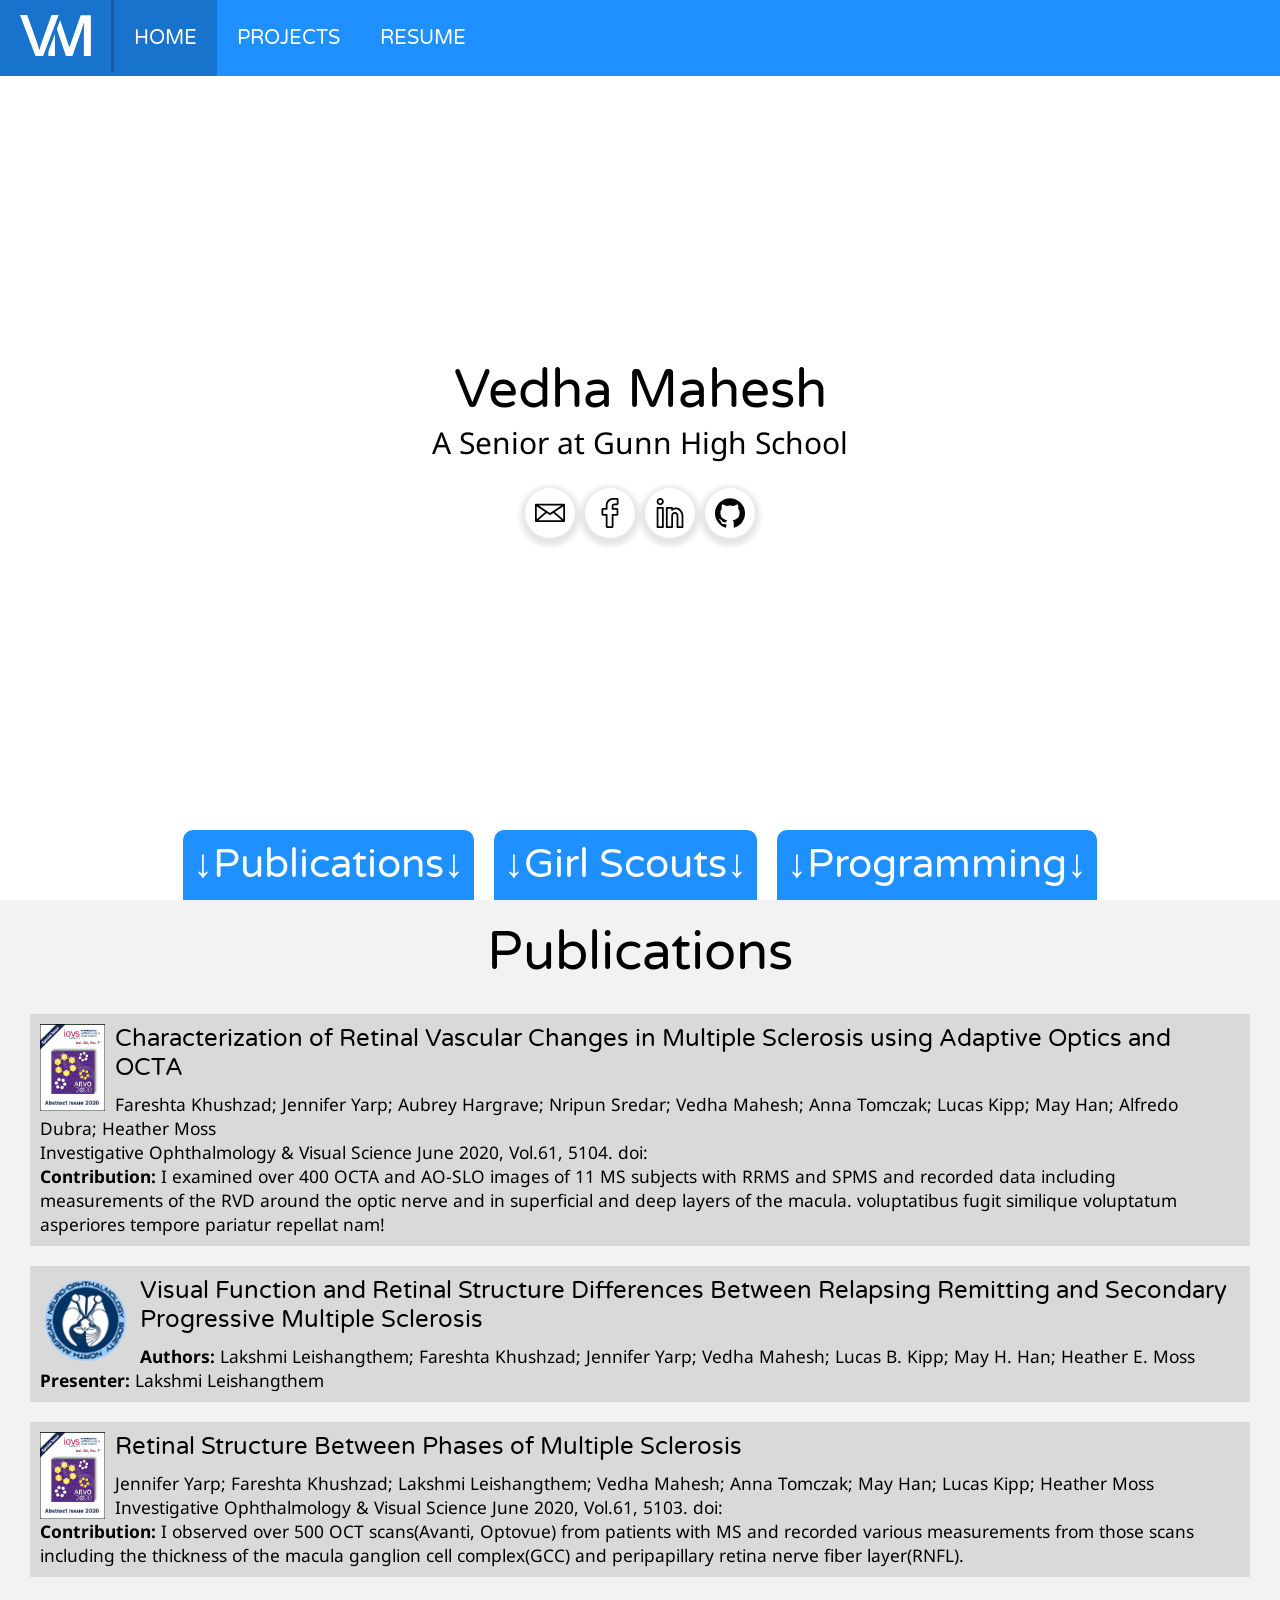
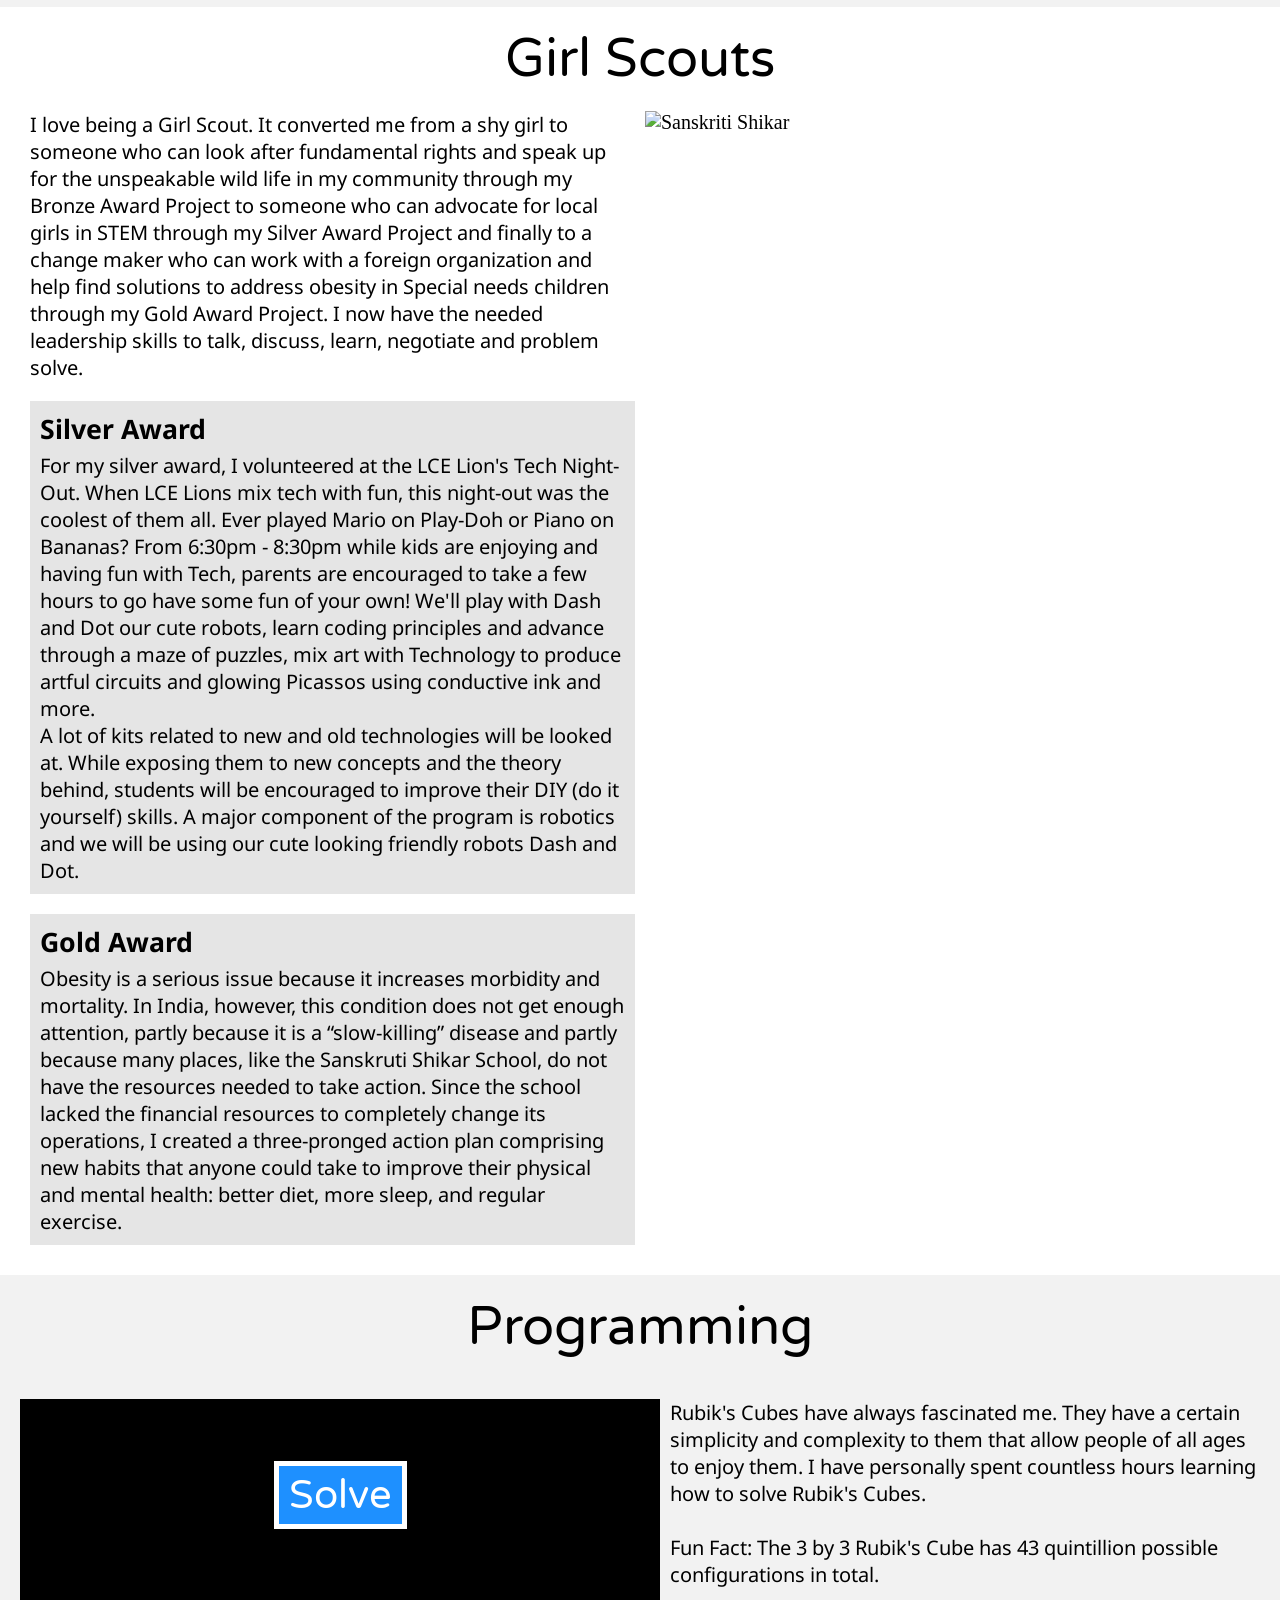
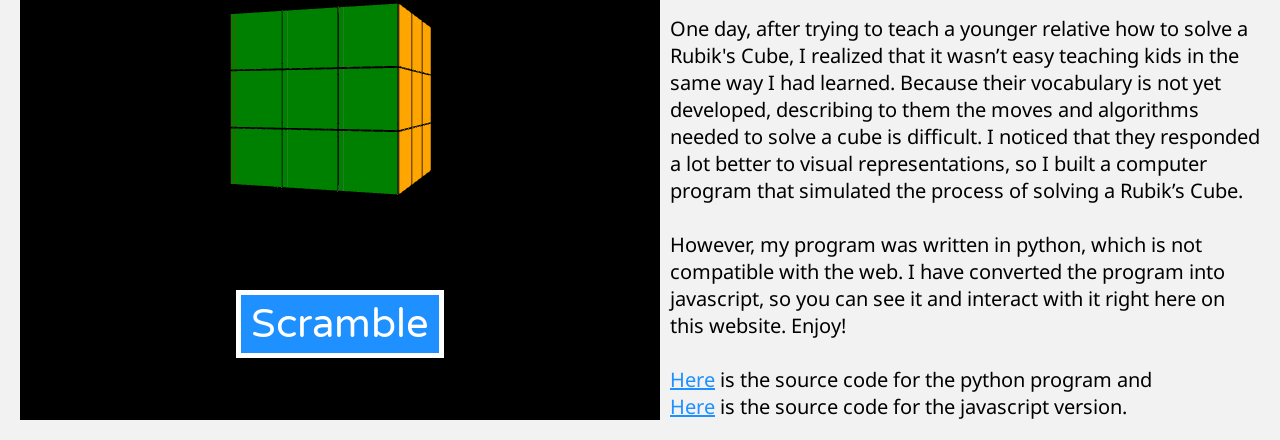
==== commit 7bfab7be: "Merged unpulled changes..." ====
--- a/index.html
+++ b/index.html
@@ -127,58 +127,64 @@
         </div>
       </div>
     </div>
+    </div>
     <div class="slide">
       <div id="scouts-target" class="slide-target"></div>
       <div class="title">Girl Scouts</div>
-      <div id="scouts-wrapper">
+      <div id="scouts-image-wrapper">
         <div id="scouts-desc">
-          I love being a Girl Scout. It converted me from a shy girl to someone who can look
-          after fundamental rights
-          and speak up for the unspeakable wild life in my community through my Bronze Award Project to someone who
-          can
-          advocate for local girls in STEM through my Silver Award Project and finally to a change maker who can work
-          with a foreign organization and help find solutions to address obesity in Special needs children through my
-          Gold Award Project. I now have the needed leadership skills to talk, discuss, learn, negotiate and problem
-          solve.
-        </div>
-        <div class="scouts-award">
-          <a href="https://sites.google.com/site/technightout/" target="_blank">
-            <img src="/Images/popout.svg" alt="Popout">
-          </a>
-          <b>Silver Award</b>
-          <div>
-            For my silver award, I volunteered at the LCE Lion's Tech Night-Out. When LCE Lions mix tech with fun,
-            this night-out was
-            the coolest of them
-            all. Ever played Mario on Play-Doh or Piano on Bananas? From 6:30pm - 8:30pm while kids are enjoying and
-            having fun with Tech, parents are encouraged to take a few hours to go have some fun of your own! We'll
-            play
-            with Dash and Dot our cute robots, learn coding principles and advance through a maze of puzzles, mix art
-            with Technology to produce artful circuits and glowing Picassos using conductive ink and more.
-            <br>
-            A lot of kits related to new and old technologies will be looked at. While exposing
-            them to new concepts and
-            the theory behind, students will be encouraged to improve their DIY (do it yourself) skills. A major
-            component of the program is robotics and we will be using our cute looking friendly robots Dash and Dot.
-          </div>
-        </div>
-        <div class="scouts-award">
-          <a href="https://sites.google.com/view/vedhagirlscouts/home" target="_blank">
-            <img src="/Images/popout.svg" alt="Popout">
-          </a>
-          <b>Gold Award</b>
-          <div>
-            Obesity is a serious issue because it increases morbidity and mortality.
-            In India, however, this condition does not get enough attention, partly because
-            it is a “slow-killing” disease and partly because many places, like the Sanskruti Shikar School, do not
-            have
-            the resources needed to take action. Since the school lacked the financial resources to completely change
-            its operations,
-            I created a three-pronged action plan comprising new habits that anyone could take to improve their
-            physical
-            and mental health: better diet, more sleep, and regular exercise.
-          </div>
-        </div>
+          <div>
+            I love being a Girl Scout. It converted me from a shy girl to someone who can look
+            after fundamental rights
+            and speak up for the unspeakable wild life in my community through my Bronze Award Project to someone who
+            can
+            advocate for local girls in STEM through my Silver Award Project and finally to a change maker who can work
+            with a foreign organization and help find solutions to address obesity in Special needs children through my
+            Gold Award Project. I now have the needed leadership skills to talk, discuss, learn, negotiate and problem
+            solve.
+          </div>
+          <div class="scouts-award">
+            <a href="https://sites.google.com/site/technightout/" target="_blank">
+              <img src="/Images/popout.svg" alt="Popout">
+            </a>
+            <b>Silver Award</b>
+            <div>
+              For my silver award, I volunteered at the LCE Lion's Tech Night-Out. When LCE Lions mix tech with fun,
+              this night-out was
+              the coolest of them
+              all. Ever played Mario on Play-Doh or Piano on Bananas? From 6:30pm - 8:30pm while kids are enjoying and
+              having fun with Tech, parents are encouraged to take a few hours to go have some fun of your own! We'll
+              play
+              with Dash and Dot our cute robots, learn coding principles and advance through a maze of puzzles, mix art
+              with Technology to produce artful circuits and glowing Picassos using conductive ink and more.
+              <br>
+              A lot of kits related to new and old technologies will be looked at. While exposing
+              them to new concepts and
+              the theory behind, students will be encouraged to improve their DIY (do it yourself) skills. A major
+              component of the program is robotics and we will be using our cute looking friendly robots Dash and Dot.
+            </div>
+          </div>
+          <div class="scouts-award">
+            <a href="https://sites.google.com/view/vedhagirlscouts/home" target="_blank">
+              <img src="/Images/popout.svg" alt="Popout">
+            </a>
+            <b>Gold Award</b>
+            <div>
+              Obesity is a serious issue because it increases morbidity and mortality.
+              In India, however, this condition does not get enough attention, partly because
+              it is a “slow-killing” disease and partly because many places, like the Sanskruti Shikar School, do not
+              have
+              the resources needed to take action. Since the school lacked the financial resources to completely change
+              its operations,
+              I created a three-pronged action plan comprising new habits that anyone could take to improve their
+              physical
+              and mental health: better diet, more sleep, and regular exercise.
+            </div>
+          </div>
+        </div>
+        <img
+          src="https://scontent-sjc3-1.xx.fbcdn.net/v/t1.0-9/39099533_247295885899754_7732381420017942528_o.jpg?_nc_cat=105&ccb=2&_nc_sid=e3f864&_nc_ohc=o7-zu6w9kyQAX9HqGOn&_nc_ht=scontent-sjc3-1.xx&oh=aa0b937a493159627525459d8148a9d1&oe=5FBB3F8D"
+          alt="Sanskriti Shikar">
       </div>
     </div>
     <div class="slide">
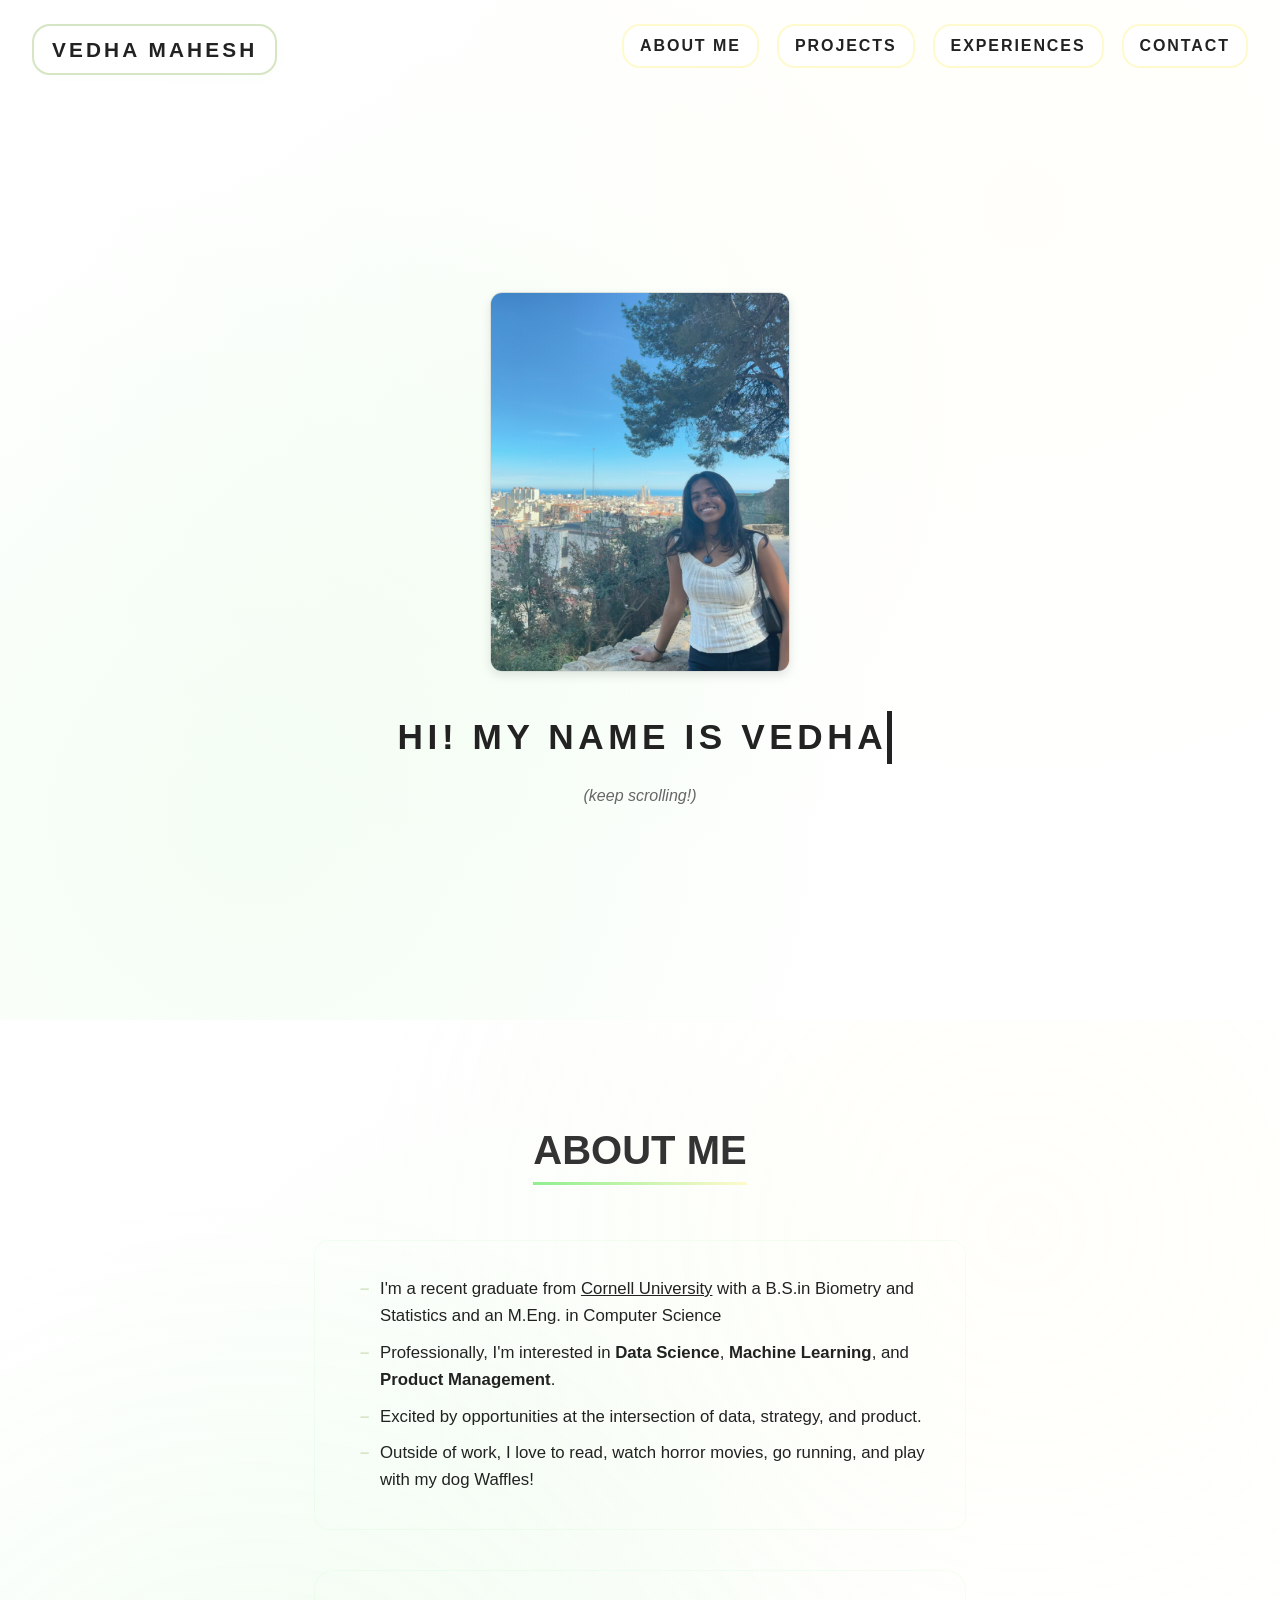
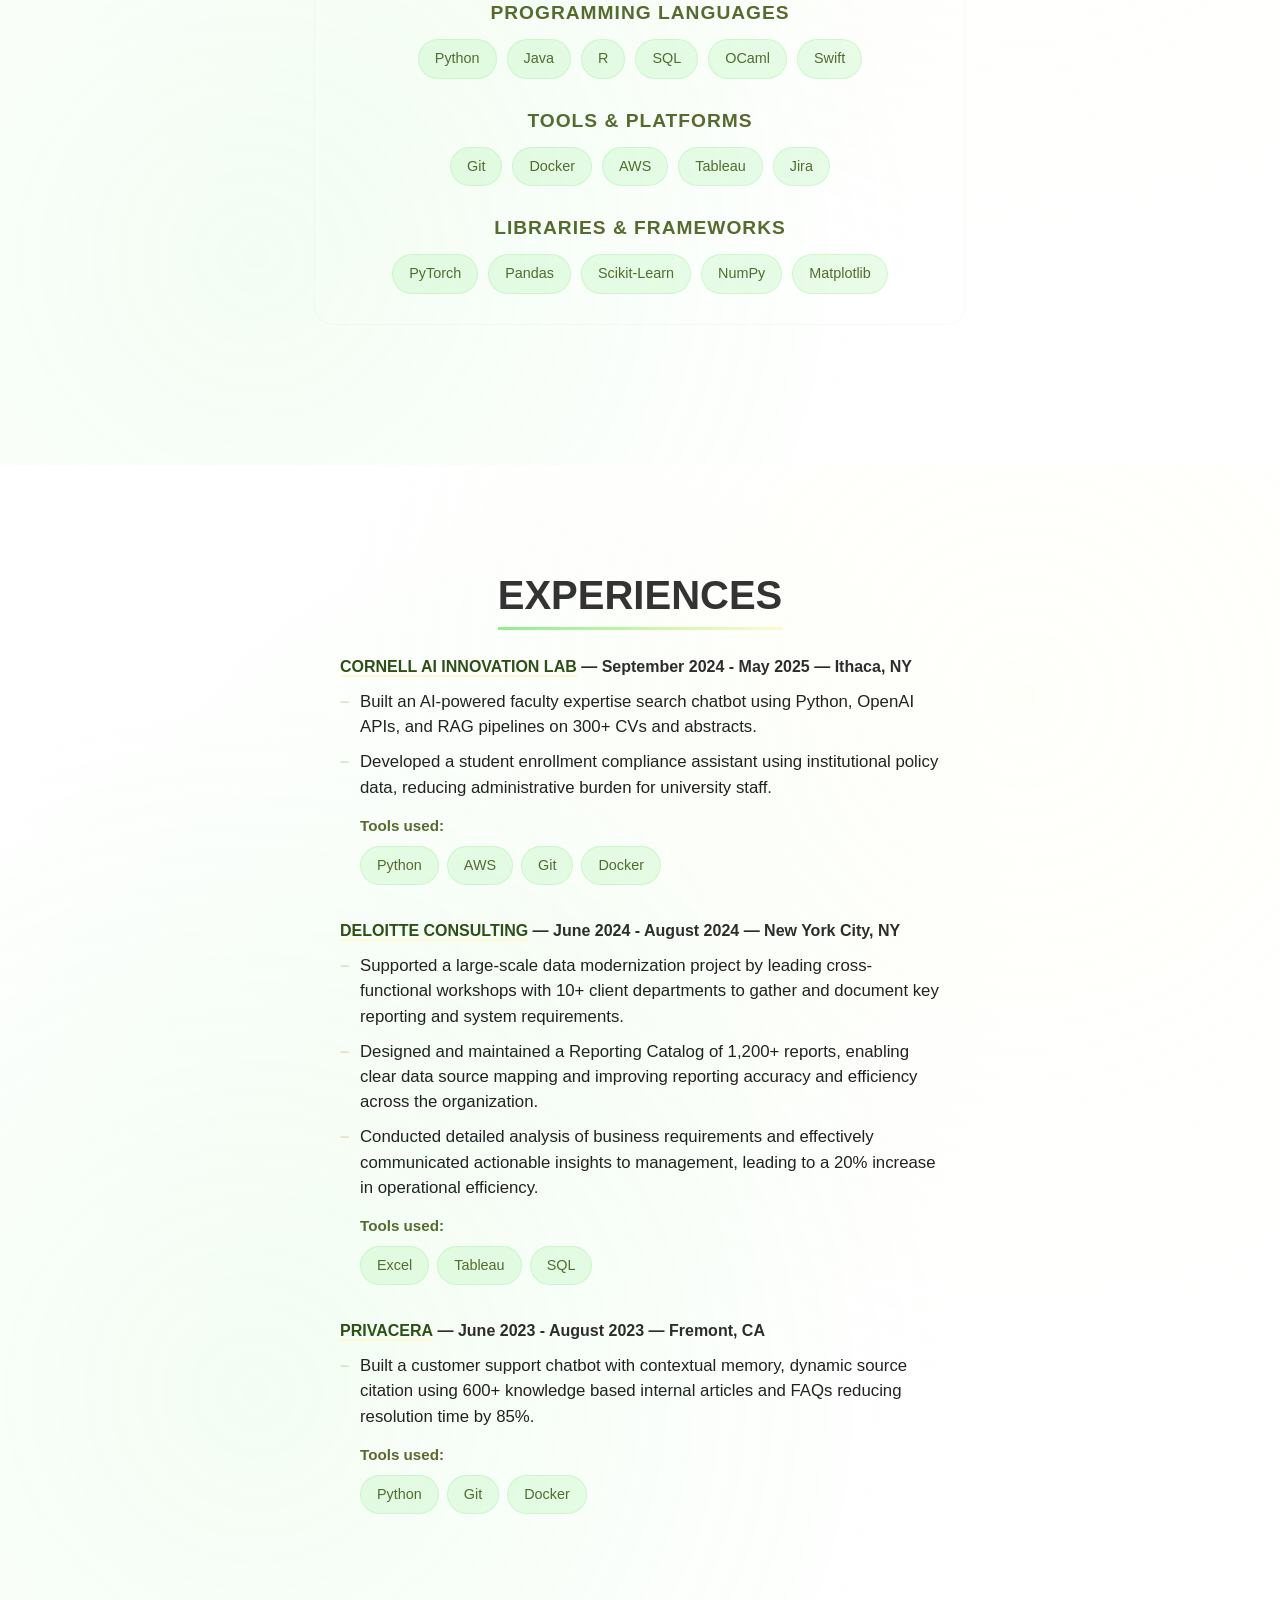
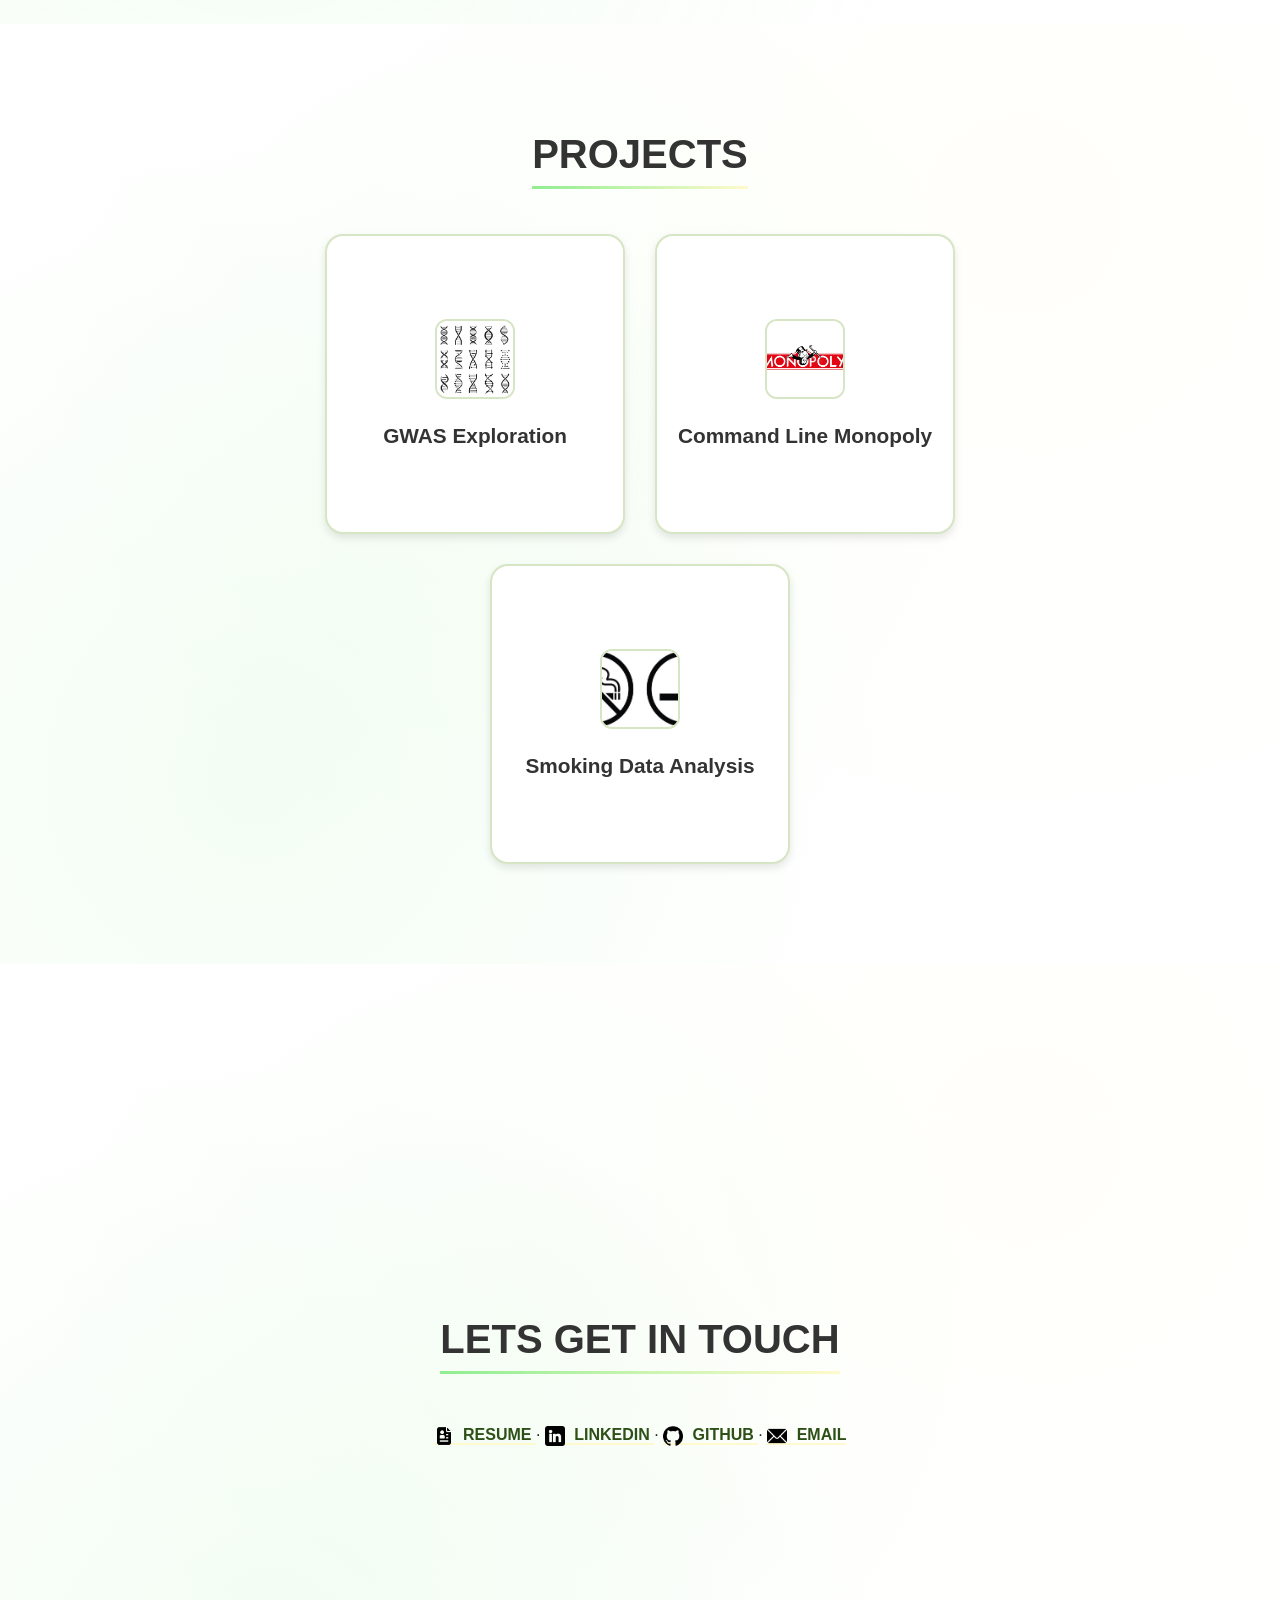
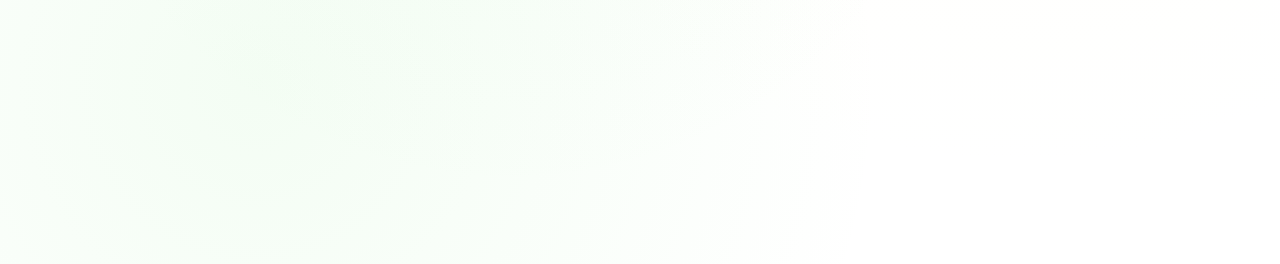
==== commit 95b6b3df: "adding all files for portfolio" ====
--- a/index.html
+++ b/index.html
@@ -1,223 +1,255 @@
-<!DOCTYPE html>
+<!doctype html>
 <html lang="en">
 
-  <head>
-    <!-- Global site tag (gtag.js) - Google Analytics -->
-    <script async src="https://www.googletagmanager.com/gtag/js?id=G-4J46XB4EW7"></script>
-    <script>
-      window.dataLayer = window.dataLayer || [];
-      function gtag() { dataLayer.push(arguments); }
-      gtag('js', new Date());
-
-      gtag('config', 'G-4J46XB4EW7');
-    </script>
-
-    <!-- Libraries -->
-    <script src="./Rubik's Cube/jquery-3.5.1.min.js"></script>
-    <script src="./Rubik's Cube/p5.min.js"></script>
-
-    <!-- JS -->
-    <script src="./Rubik's Cube/cubie.js"></script>
-    <script src="./Rubik's Cube/cube.js"></script>
-    <script src="./Rubik's Cube/main.js"></script>
-    <script src="./Rubik's Cube/dom.js" defer></script>
-
-    <!-- CSS -->
-    <link rel="stylesheet" href="/CSS/main.css" />
-    <link rel="stylesheet" href="/CSS/navbar.css" />
-    <link rel="stylesheet" href="/CSS/slides.css" />
-
-    <!-- Meta -->
-    <meta charset="UTF-8" />
-    <link rel="shortcut icon" href="./Images/favicon.svg" type="image/x-icon" />
-    <title>Home | Vedha Mahesh</title>
-  </head>
-
-  <body>
-    <div id="navbar">
-      <a class="nav-select" href="/">
-        <img id="logo" src="/Images/logo.svg" alt="Logo">
+<head>
+  <meta charset="utf-8">
+  <title>Vedha Mahesh</title>
+  <base href="/">
+  <meta name="viewport" content="width=device-width, initial-scale=1">
+  <link rel="stylesheet" href="https://stackpath.bootstrapcdn.com/bootstrap/5.0.0-alpha1/css/bootstrap.min.css"
+    rel="nofollow" integrity="sha384-r4NyP46KrjDleawBgD5tp8Y7UzmLA05oM1iAEQ17CSuDqnUK2+k9luXQOfXJCJ4I"
+    crossorigin="anonymous">
+  <link rel="stylesheet" href="styles.css" />
+  <link rel="icon" type="image/x-icon" href="assets/favicon.png">
+  <script src="script.js" defer></script>
+</head>
+
+<body>
+  <!-- Site Title at Top Left -->
+  <div class="site-title">VEDHA MAHESH</div>
+
+  <!-- Transparent Sticky Navigation Bar -->
+  <div class="navbar" id="navbar">
+    <a onclick="scrollToSection('about')" id="nav-home">ABOUT ME</a>
+    <a onclick="scrollToSection('projects')" id="none-home">PROJECTS</a>
+    <a onclick="scrollToSection('experiences')" id="none-home">EXPERIENCES</a>
+    <a onclick="scrollToSection('contact')" id="none-home">CONTACT</a>
+  </div>
+
+  <!-- Home Section -->
+  <section id="home" class="section">
+    <div id="first-container">
+      <div id="headshot">
+        <img src="assets/barcelona.JPG" id="barcelona-jpg" width="300" height="380">
+      </div>
+      <div id="first">
+        HI! MY NAME IS VEDHA
+      </div>
+      <div class="scroll-hint">(keep scrolling!)</div>
+    </div>
+  </section>
+
+  <!-- About Me Section  -->
+  <section id="about" class="section">
+
+    <div class="content">
+      <div class="section-title">ABOUT ME</div>
+      <!-- About Me Text -->
+      <div class="about-text">
+        <ul>
+          <li>I'm a recent graduate from <u>Cornell University</u> with a B.S.in Biometry and Statistics and an M.Eng.
+            in
+            Computer Science</li>
+          <li>Professionally, I'm interested in <b>Data Science</b>, <b>Machine Learning</b>, and <b>Product
+              Management</b>.</li>
+          <li>Excited by opportunities at the intersection of data, strategy, and product.</li>
+          <li>Outside of work, I love to read, watch horror movies, go running, and play with my dog Waffles!</li>
+        </ul>
+      </div>
+
+      <!-- Tools & Technologies Section -->
+      <div class="tech-section">
+        <div class="tech-category">
+          <h3 class="category-title">Programming Languages</h3>
+          <div class="tech-tags">
+            <div class="skill-tag">Python</div>
+            <div class="skill-tag">Java</div>
+            <div class="skill-tag">R</div>
+            <div class="skill-tag">SQL</div>
+            <div class="skill-tag">OCaml</div>
+            <div class="skill-tag">Swift</div>
+          </div>
+        </div>
+
+        <div class="tech-category">
+          <h3 class="category-title">Tools & Platforms</h3>
+          <div class="tech-tags">
+            <div class="skill-tag">Git</div>
+            <div class="skill-tag">Docker</div>
+            <div class="skill-tag">AWS</div>
+            <div class="skill-tag">Tableau</div>
+            <div class="skill-tag">Jira</div>
+          </div>
+        </div>
+
+        <div class="tech-category">
+          <h3 class="category-title">Libraries & Frameworks</h3>
+          <div class="tech-tags">
+            <div class="skill-tag">PyTorch</div>
+            <div class="skill-tag">Pandas</div>
+            <div class="skill-tag">Scikit-Learn</div>
+            <div class="skill-tag">NumPy</div>
+            <div class="skill-tag">Matplotlib</div>
+          </div>
+        </div>
+      </div>
+    </div>
+  </section>
+
+  <!-- Experiences Section -->
+  <!-- Experiences Section -->
+  <section id="experiences" class="section">
+    <div class="content">
+      <div class="section-title">EXPERIENCES</div>
+      <ul>
+        <span id="experience-title"><b><a href="https://www.trlm.com/" target="_blank" rel="noopener noreferrer">Cornell
+              AI Innovation Lab</a> — September 2024 - May 2025 — Ithaca, NY</b></span>
+        <li>Built an AI-powered faculty expertise search chatbot using Python, OpenAI APIs, and RAG pipelines on
+          300+ CVs and abstracts.</li>
+        <li>Developed a student enrollment compliance assistant using institutional policy data, reducing
+          administrative burden for university staff.</li>
+        <div class="experience-tools">
+          <span class="tools-label">Tools used:</span>
+          <div class="tools-tags">
+            <div class="skill-tag">Python</div>
+            <div class="skill-tag">AWS</div>
+            <div class="skill-tag">Git</div>
+            <div class="skill-tag">Docker</div>
+          </div>
+        </div>
+
+        <br>
+        <span id="experience-title"><b><a href="https://www.fidelity.com/" target="_blank"
+              rel="noopener noreferrer">Deloitte Consulting</a> — June 2024 - August 2024 — New York City, NY</b></span>
+        <li>Supported a large-scale data modernization project by leading cross-functional workshops with 10+
+          client departments to gather and document key reporting and system requirements.</li>
+        <li>Designed and maintained a Reporting Catalog of 1,200+ reports, enabling clear data source mapping and
+          improving reporting accuracy and efficiency across the organization.</li>
+        <li>Conducted detailed analysis of business requirements and effectively communicated actionable insights
+          to management, leading to a 20% increase in operational efficiency.</li>
+        <div class="experience-tools">
+          <span class="tools-label">Tools used:</span>
+          <div class="tools-tags">
+            <div class="skill-tag">Excel</div>
+            <div class="skill-tag">Tableau</div>
+            <div class="skill-tag">SQL</div>
+          </div>
+        </div>
+
+
+        <br>
+        <span id="experience-title"><b><a href="https://cornelldata.science/" target="_blank"
+              rel="noopener noreferrer">Privacera</a> — June 2023 - August 2023 — Fremont, CA</b></span>
+        <li>Built a customer support chatbot with contextual memory, dynamic source citation using 600+ knowledge
+          based internal articles and FAQs reducing resolution time by 85%.</li>
+        <div class="experience-tools">
+          <span class="tools-label">Tools used:</span>
+          <div class="tools-tags">
+            <div class="skill-tag">Python</div>
+            <div class="skill-tag">Git</div>
+            <div class="skill-tag">Docker</div>
+          </div>
+        </div>
+      </ul>
+    </div>
+  </section>
+
+
+  <!-- Projects Section -->
+  <section id="projects" class="section">
+    <div class="content">
+      <div class="section-title">PROJECTS</div>
+      <div class="projects-container">
+
+        <!-- GWAS Exploration Project -->
+        <div class="project-flip-card">
+          <div class="project-flip-inner">
+            <div class="project-flip-front">
+              <img src="assets/dna.jpg" alt="GWAS Exploration" class="project-img">
+              <h3>GWAS Exploration</h3>
+            </div>
+            <div class="project-flip-back">
+              <div class="project-description">
+                <p>Analyzed genomic variants to uncover trait associations using statistical models and visualizations.
+                </p>
+                <a href="https://github.com/vedhamahesh/gwas_analysis" target="_blank" rel="noopener noreferrer"
+                  class="project-link">View Project →</a>
+              </div>
+            </div>
+          </div>
+        </div>
+
+        <!-- Command Line Monopoly -->
+        <div class="project-flip-card">
+          <div class="project-flip-inner">
+            <div class="project-flip-front">
+              <img src="assets/monopoly.webp" alt="Command Line Monopoly" class="project-img">
+              <h3>Command Line Monopoly</h3>
+            </div>
+            <div class="project-flip-back">
+              <div class="project-description">
+                <p>Built a text-based Monopoly game in Python, complete with game logic, player turns, and asset
+                  tracking.</p>
+                <a href="https://github.com/vedhamahesh/CLI-Monopoly/tree/main" target="_blank"
+                  rel="noopener noreferrer" class="project-link">View Project →</a>
+              </div>
+            </div>
+          </div>
+        </div>
+
+        <!-- Smoking Data Analysis -->
+        <div class="project-flip-card">
+          <div class="project-flip-inner">
+            <div class="project-flip-front">
+              <img src="assets/smokin.jpg" alt="Smoking Data Analysis" class="project-img">
+              <h3>Smoking Data Analysis</h3>
+            </div>
+            <div class="project-flip-back">
+              <div class="project-description">
+                <p>Explored public health data to model the effects of smoking on lung capacity and other risk factors.
+                </p>
+                <a href="https://github.com/vedhamahesh/smoking-data-analysis" target="_blank" rel="noopener noreferrer"
+                  class="project-link">View Project →</a>
+              </div>
+            </div>
+          </div>
+        </div>
+
+      </div>
+    </div>
+  </section>
+
+  <!-- Contact Section -->
+  <section id="contact" class="section">
+    <div class="content">
+      <div class="section-title">LETS GET IN TOUCH</div>
+      <br><br>
+
+      <a href="assets/Vedha_Mahesh_resume.pdf" target="_blank" rel="noopener noreferrer">
+        <img src="assets/resume.png" alt="Resume" style="height:20px; vertical-align:middle; margin-right:5px;">
+        RESUME
+      </a> ·
+
+      <a href="https://www.linkedin.com/in/vedha-m/" target="_blank" rel="noopener noreferrer">
+        <img src="assets/linkedin.png" alt="LinkedIn" style="height:20px; vertical-align:middle; margin-right:5px;">
+        LINKEDIN
+      </a> ·
+
+      <a href="https://github.com/vedhamahesh/" target="_blank" rel="noopener noreferrer">
+        <img src="assets/github.png" alt="GitHub" style="height:20px; vertical-align:middle; margin-right:5px;">
+        GITHUB
+      </a> ·
+
+      <a href="mailto:vedha.mahesh@gmail.com" target="_blank" rel="noopener noreferrer">
+        <img src="assets/email.png" alt="Email" style="height:20px; vertical-align:middle; margin-right:5px;">
+        Email
       </a>
-      <a class="navel nav-select" href="/">
-        <div>Home</div>
-      </a>
-      <a class="navel" href="/Projects">
-        <div>Projects</div>
-      </a>
-      <a class="navel" href="/resume.pdf">
-        <div>Resume</div>
-      </a>
-    </div>
-    <div class="slide">
-      <div id="name">Vedha Mahesh</div>
-      <div>A Senior at Gunn High School</div>
-      <div id="profiles">
-        <a href="mailto: vedha.mahesh@gmail.com" target="_blank">
-          <img src="/Images/email.svg" alt="Email" />
-        </a>
-        <a href="https://www.facebook.com/vedha.girlscouts.goldaward" target="_blank">
-          <img src="/Images/facebook.svg" alt="Facebook" />
-        </a>
-        <a href="https://www.linkedin.com/in/vedha-mahesh-b980671a6/" target="_blank">
-          <img src="/Images/linkedin.svg" alt="Linkedin" />
-        </a>
-        <a href="https://github.com/vedhamahesh" target="_blank">
-          <img src="/Images/github.svg" alt="Github" />
-        </a>
-      </div>
-      <div id="scroll-links">
-        <a class="scroll-link" href="#publ-target">&darr;Publications&darr;</a>
-        <a class="scroll-link" href="#scouts-target">&darr;Girl Scouts&darr;</a>
-        <a class="scroll-link" href="#code-target">&darr;Programming&darr;</a>
-      </div>
-    </div>
-    <div class="slide">
-      <div id="publ-target" class="slide-target"></div>
-      <div class="title">Publications</div>
-      <div id="publ-wrapper">
-        <div class="publ">
-          <img src="/Images/IOVS.png" alt="Cover">
-          <a href="https://iovs.arvojournals.org/article.aspx?articleid=2768856&resultClick=1ARVO" target="_blank">
-            <img src="/Images/popout.svg" alt="Popout">
-          </a>
-          <div>Characterization of Retinal Vascular Changes in Multiple Sclerosis using Adaptive Optics and OCTA</div>
-          <div>
-            Fareshta Khushzad; Jennifer Yarp; Aubrey Hargrave; Nripun Sredar; Vedha Mahesh; Anna Tomczak; Lucas Kipp;
-            May
-            Han; Alfredo Dubra; Heather Moss
-            <br>
-            Investigative Ophthalmology & Visual Science June 2020, Vol.61, 5104. doi:
-            <br>
-            <b>Contribution:</b> I examined over 400 OCTA and AO-SLO images of 11 MS subjects with RRMS and SPMS and
-            recorded data including measurements of the RVD around the optic nerve and in superficial and deep layers of
-            the macula.
-            voluptatibus fugit similique voluptatum asperiores tempore pariatur repellat nam!</div>
-        </div>
-        <div class="publ">
-          <img src="/Images/NANOS.png" alt="Cover">
-          <a href="https://collections.lib.utah.edu/ark:/87278/s6g78q8k" target="_blank">
-            <img src="/Images/popout.svg" alt="Popout">
-          </a>
-          <div>Visual Function and Retinal Structure Differences Between Relapsing Remitting and Secondary Progressive
-            Multiple Sclerosis</div>
-          <div>
-            <b>Authors:</b> Lakshmi Leishangthem; Fareshta Khushzad; Jennifer Yarp; Vedha Mahesh; Lucas B. Kipp; May H.
-            Han; Heather E. Moss
-            <br>
-            <b>Presenter:</b> Lakshmi Leishangthem
-            <br>
-          </div>
-        </div>
-        <div class="publ">
-          <img src="/Images/IOVS.png" alt="Cover">
-          <a href="https://iovs.arvojournals.org/article.aspx?articleid=2768856" target="_blank">
-            <img src="/Images/popout.svg" alt="Popout">
-          </a>
-          <div>Retinal Structure Between Phases of Multiple Sclerosis</div>
-          <div>
-            Jennifer Yarp; Fareshta Khushzad; Lakshmi Leishangthem; Vedha Mahesh; Anna Tomczak; May Han; Lucas Kipp;
-            Heather Moss
-            <br>
-            Investigative Ophthalmology & Visual Science June 2020, Vol.61, 5103. doi:
-            <br>
-            <b>Contribution:</b> I observed over 500 OCT scans(Avanti, Optovue) from patients with MS and recorded
-            various measurements from those scans including the thickness of the macula ganglion cell complex(GCC) and
-            peripapillary retina nerve fiber layer(RNFL).
-          </div>
-        </div>
-      </div>
-    </div>
-    </div>
-    <div class="slide">
-      <div id="scouts-target" class="slide-target"></div>
-      <div class="title">Girl Scouts</div>
-      <div id="scouts-image-wrapper">
-        <div id="scouts-desc">
-          <div>
-            I love being a Girl Scout. It converted me from a shy girl to someone who can look
-            after fundamental rights
-            and speak up for the unspeakable wild life in my community through my Bronze Award Project to someone who
-            can
-            advocate for local girls in STEM through my Silver Award Project and finally to a change maker who can work
-            with a foreign organization and help find solutions to address obesity in Special needs children through my
-            Gold Award Project. I now have the needed leadership skills to talk, discuss, learn, negotiate and problem
-            solve.
-          </div>
-          <div class="scouts-award">
-            <a href="https://sites.google.com/site/technightout/" target="_blank">
-              <img src="/Images/popout.svg" alt="Popout">
-            </a>
-            <b>Silver Award</b>
-            <div>
-              For my silver award, I volunteered at the LCE Lion's Tech Night-Out. When LCE Lions mix tech with fun,
-              this night-out was
-              the coolest of them
-              all. Ever played Mario on Play-Doh or Piano on Bananas? From 6:30pm - 8:30pm while kids are enjoying and
-              having fun with Tech, parents are encouraged to take a few hours to go have some fun of your own! We'll
-              play
-              with Dash and Dot our cute robots, learn coding principles and advance through a maze of puzzles, mix art
-              with Technology to produce artful circuits and glowing Picassos using conductive ink and more.
-              <br>
-              A lot of kits related to new and old technologies will be looked at. While exposing
-              them to new concepts and
-              the theory behind, students will be encouraged to improve their DIY (do it yourself) skills. A major
-              component of the program is robotics and we will be using our cute looking friendly robots Dash and Dot.
-            </div>
-          </div>
-          <div class="scouts-award">
-            <a href="https://sites.google.com/view/vedhagirlscouts/home" target="_blank">
-              <img src="/Images/popout.svg" alt="Popout">
-            </a>
-            <b>Gold Award</b>
-            <div>
-              Obesity is a serious issue because it increases morbidity and mortality.
-              In India, however, this condition does not get enough attention, partly because
-              it is a “slow-killing” disease and partly because many places, like the Sanskruti Shikar School, do not
-              have
-              the resources needed to take action. Since the school lacked the financial resources to completely change
-              its operations,
-              I created a three-pronged action plan comprising new habits that anyone could take to improve their
-              physical
-              and mental health: better diet, more sleep, and regular exercise.
-            </div>
-          </div>
-        </div>
-        <img
-          src="https://scontent-sjc3-1.xx.fbcdn.net/v/t1.0-9/39099533_247295885899754_7732381420017942528_o.jpg?_nc_cat=105&ccb=2&_nc_sid=e3f864&_nc_ohc=o7-zu6w9kyQAX9HqGOn&_nc_ht=scontent-sjc3-1.xx&oh=aa0b937a493159627525459d8148a9d1&oe=5FBB3F8D"
-          alt="Sanskriti Shikar">
-      </div>
-    </div>
-    <div class="slide">
-      <div id="code-target" class="slide-target"></div>
-      <div class="title">Programming</div>
-      <div id="cube-wrapper">
-        <div id="cube-target">
-          <div id="scramble">Scramble</div>
-          <div id="solve">Solve</div>
-        </div>
-        <div id="cube-desc">
-          Rubik's Cubes have always fascinated me. They have a certain simplicity and complexity to them that allow
-          people of all ages to enjoy them. I have personally spent countless hours learning how to solve Rubik's Cubes.
-          <br><br>
-          Fun Fact: The 3 by 3 Rubik's Cube has 43 quintillion possible configurations in total.
-          <br><br>
-          One day, after trying to teach a younger relative how to solve a Rubik's Cube, I realized that it wasn’t easy
-          teaching kids in the same way I had learned. Because their vocabulary is not yet developed, describing to them
-          the moves and algorithms needed to solve a cube is difficult. I noticed that they responded a lot better to
-          visual representations, so I built a computer program that simulated the process of solving a Rubik’s Cube.
-          <br><br>
-          However, my program was written in python, which is not compatible with the web. I have converted the program
-          into javascript, so you can see it and interact with it right here on this website. Enjoy!
-          <br><br>
-          <a target="_blank" href="https://github.com/vedhamahesh/Rubiks-Cube-Python">Here</a> is the source code for
-          the
-          python
-          program and <br>
-          <a target="_blank" href="https://github.com/vedhamahesh/Rubiks-Cube">Here</a> is the source code for the
-          javascript version.
-        </div>
-      </div>
-    </div>
-  </body>
+
+      <br><br>
+
+      <br><br>
+    </div>
+  </section>
+</body>
 
 </html>
--- a/styles.css
+++ b/styles.css
@@ -0,0 +1,851 @@
+@keyframes floatNote {
+
+  0%,
+  100% {
+    transform: translateY(0px) rotate(0deg);
+    opacity: 0.8;
+  }
+
+  50% {
+    transform: translateY(-10px) rotate(5deg);
+    opacity: 1;
+  }
+}
+
+
+.tool-tag {
+  background: rgba(144, 238, 144, 0.2);
+  color: #556b2f;
+  padding: 6px 12px;
+  border-radius: 15px;
+  font-size: 0.8rem;
+  font-weight: 500;
+  border: 1px solid rgba(144, 238, 144, 0.3);
+  transition: all 0.3s ease;
+}
+
+.tool-tag:hover {
+  background: rgba(144, 238, 144, 0.3);
+  transform: scale(1.05);
+}
+
+/* Scroll Hint */
+.scroll-hint {
+  font-size: 1rem;
+  color: #666;
+  font-style: italic;
+  margin-top: 20px;
+  opacity: 0;
+  animation: fadeInScrollHint 1s ease forwards 2s;
+}
+
+@keyframes fadeInScrollHint {
+  to {
+    opacity: 1;
+  }
+}
+
+/* Quick Stats */
+.quick-stats {
+  display: flex;
+  justify-content: center;
+  gap: 40px;
+  margin: 40px 0;
+  flex-wrap: wrap;
+}
+
+.stat-item {
+  text-align: center;
+  padding: 20px;
+  background: rgba(255, 255, 255, 0.1);
+  backdrop-filter: blur(5px);
+  border-radius: 15px;
+  border: 1px solid rgba(144, 238, 144, 0.2);
+  transition: all 0.3s ease;
+  min-width: 120px;
+}
+
+.stat-item:hover {
+  transform: translateY(-5px);
+  background: rgba(255, 255, 255, 0.2);
+  border-color: rgba(144, 238, 144, 0.4);
+}
+
+.stat-number {
+  display: block;
+  font-size: 2.5rem;
+  font-weight: bold;
+  color: #556b2f;
+  margin-bottom: 5px;
+}
+
+.stat-label {
+  font-size: 0.9rem;
+  color: #666;
+  text-transform: uppercase;
+  letter-spacing: 0.5px;
+}
+
+/* About Text */
+.about-text {
+  margin: 30px 0;
+  background: rgba(255, 255, 255, 0.05);
+  padding: 25px;
+  border-radius: 15px;
+  border: 1px solid rgba(144, 238, 144, 0.1);
+}
+
+.about-text ul {
+  margin: 0;
+  padding-left: 20px;
+}
+
+.about-text li {
+  margin-bottom: 10px;
+  line-height: 1.6;
+}
+
+/* Tech Section */
+.tech-section {
+  margin: 40px 0;
+  background: rgba(255, 255, 255, 0.05);
+  padding: 30px;
+  border-radius: 20px;
+  border: 1px solid rgba(144, 238, 144, 0.1);
+}
+
+.tech-category {
+  margin-bottom: 30px;
+}
+
+.tech-category:last-child {
+  margin-bottom: 0;
+}
+
+.category-title {
+  font-size: 1.2rem;
+  font-weight: 600;
+  color: #556b2f;
+  margin-bottom: 15px;
+  text-align: center;
+  text-transform: uppercase;
+  letter-spacing: 1px;
+}
+
+.tech-tags {
+  display: flex;
+  justify-content: center;
+  flex-wrap: wrap;
+  gap: 10px;
+}
+
+/* Experience Tools */
+.experience-tools {
+  margin: 15px 0 10px 0;
+  padding-left: 20px;
+}
+
+.tools-label {
+  font-weight: 600;
+  color: #556b2f;
+  margin-bottom: 8px;
+  display: block;
+  font-size: 0.95rem;
+}
+
+.tools-tags {
+  display: flex;
+  flex-wrap: wrap;
+  gap: 8px;
+  margin-top: 8px;
+}
+
+/* Skills Preview (keeping for compatibility) */
+.skills-preview {
+  display: flex;
+  justify-content: center;
+  flex-wrap: wrap;
+  gap: 10px;
+  margin: 30px 0;
+}
+
+.skill-tag {
+  background: rgba(144, 238, 144, 0.2);
+  color: #556b2f;
+  padding: 8px 16px;
+  border-radius: 20px;
+  font-size: 0.9rem;
+  font-weight: 500;
+  border: 1px solid rgba(144, 238, 144, 0.3);
+  transition: all 0.3s ease;
+  cursor: default;
+}
+
+.skill-tag:hover {
+  background: rgba(144, 238, 144, 0.3);
+  transform: scale(1.05);
+  border-color: rgba(144, 238, 144, 0.5);
+}
+
+/* Section Titles */
+.section-title {
+  font-size: 2.5rem;
+  font-weight: bold;
+  margin-bottom: 30px;
+  position: relative;
+  display: inline-block;
+  color: #333333;
+}
+
+.section-title::after {
+  content: '';
+  position: absolute;
+  bottom: -5px;
+  left: 0;
+  width: 0;
+  height: 3px;
+  background: linear-gradient(90deg, #90ee90, #fffacd);
+  animation: expandTitle 1s ease forwards 0.5s;
+}
+
+@keyframes expandTitle {
+  to {
+    width: 100%;
+  }
+}
+
+.section-subtitle {
+  font-size: 1.5rem;
+  color: #666;
+  margin: 20px 0;
+  font-style: italic;
+  opacity: 0;
+  animation: fadeInSubtitle 1s ease forwards 1s;
+}
+
+@keyframes fadeInSubtitle {
+  to {
+    opacity: 1;
+  }
+}
+
+/* Welcome Text Animation */
+.welcome-text {
+  font-size: 2rem;
+  margin-bottom: 30px;
+  position: relative;
+}
+
+.welcome-word {
+  display: inline-block;
+  position: relative;
+  animation: welcomeGlow 2s ease-in-out infinite;
+}
+
+@keyframes welcomeGlow {
+
+  0%,
+  100% {
+    text-shadow: 0 0 5px rgba(144, 238, 144, 0.3);
+    transform: scale(1);
+  }
+
+  50% {
+    text-shadow: 0 0 20px rgba(144, 238, 144, 0.6);
+    transform: scale(1.05);
+  }
+}
+
+html {
+  /* Set the height and width if not already set */
+  height: 100%;
+  width: 100%;
+  margin: 0;
+  padding: 0;
+  /* Remove overflow hidden to allow scrolling */
+}
+
+html::before {
+  content: '';
+  position: fixed;
+  /* Changed to fixed for better performance */
+  top: 0;
+  left: 0;
+  width: 200%;
+  height: 100%;
+  background-image: linear-gradient(90deg, #f0f8f0 0%, #fffacd 50%, #f0f8f0 75%, #fffacd 100%);
+  background-size: 200% 100%;
+  z-index: -1;
+  animation: moveGradient 5s linear infinite;
+}
+
+@keyframes moveGradient {
+  0% {
+    background-position: 0% 50%;
+  }
+
+  100% {
+    background-position: 100% 50%;
+  }
+}
+
+/* Interactive background that responds to mouse */
+html::after {
+  content: '';
+  position: fixed;
+  top: 0;
+  left: 0;
+  width: 100%;
+  height: 100%;
+  background: radial-gradient(circle at var(--mouse-x, 50%) var(--mouse-y, 50%),
+      rgba(144, 238, 144, 0.1) 0%,
+      transparent 50%);
+  pointer-events: none;
+  z-index: -1;
+  transition: all 0.3s ease;
+}
+
+@font-face {
+  font-family: 'WorkSans';
+  src: url('../assets/worksans.ttf');
+}
+
+body,
+html {
+  background: #fff;
+  font-family: 'Inter', 'Montserrat', 'Poppins', Arial, Helvetica, sans-serif;
+  color: #222;
+  margin: 0;
+  padding: 0;
+}
+
+.site-title {
+  position: fixed;
+  top: 24px;
+  left: 32px;
+  font-family: 'Inter', 'Montserrat', 'Poppins', Arial, Helvetica, sans-serif;
+  font-weight: 800;
+  font-size: 1.3rem;
+  letter-spacing: 0.15em;
+  color: #222;
+  z-index: 2000;
+  background: #fff;
+  padding: 8px 18px;
+  border-radius: 18px;
+  border: 2px solid #d6e5c3;
+  box-shadow: 0 2px 8px rgba(144, 238, 144, 0.04);
+}
+
+.navbar {
+  position: fixed;
+  top: 24px;
+  right: 32px;
+  z-index: 1000;
+  padding: 0;
+  display: flex;
+  flex-direction: row;
+  align-items: center;
+  gap: 18px;
+  background: transparent;
+}
+
+.navbar a {
+  color: #222;
+  text-decoration: none;
+  font-family: inherit;
+  font-weight: 700;
+  font-size: 1rem;
+  letter-spacing: 0.12em;
+  text-transform: uppercase;
+  padding: 8px 16px;
+  border-radius: 18px;
+  border: 2px solid #fffacd;
+  background: #fff;
+  transition: all 0.2s cubic-bezier(.4, 0, .2, 1);
+}
+
+.navbar a:hover {
+  background: #f8fbe7;
+  color: #2d5016;
+  border-color: #d6e5c3;
+  box-shadow: 0 2px 8px rgba(144, 238, 144, 0.08);
+}
+
+/* Main content wrapper */
+#wrapper {
+  padding-top: 80px;
+  /* Space for fixed navbar */
+  min-height: 100vh;
+}
+
+/* Section styling */
+.section {
+  min-height: 100vh;
+  display: flex;
+  flex-direction: column;
+  justify-content: center;
+  align-items: center;
+  padding: 60px 20px;
+  box-sizing: border-box;
+  position: relative;
+  overflow: hidden;
+}
+
+/* Floating particles effect */
+.section::before {
+  content: '';
+  position: absolute;
+  top: 0;
+  left: 0;
+  width: 100%;
+  height: 100%;
+  background-image:
+    radial-gradient(circle at 20% 80%, rgba(144, 238, 144, 0.1) 0%, transparent 50%),
+    radial-gradient(circle at 80% 20%, rgba(255, 250, 205, 0.1) 0%, transparent 50%),
+    radial-gradient(circle at 40% 40%, rgba(144, 238, 144, 0.05) 0%, transparent 50%);
+  animation: float 20s ease-in-out infinite;
+  pointer-events: none;
+}
+
+@keyframes float {
+
+  0%,
+  100% {
+    transform: translateY(0px) rotate(0deg);
+  }
+
+  33% {
+    transform: translateY(-20px) rotate(1deg);
+  }
+
+  66% {
+    transform: translateY(10px) rotate(-1deg);
+  }
+}
+
+#first-container {
+  display: flex;
+  justify-content: center;
+  align-items: center;
+  min-height: 100vh;
+  padding-top: 80px;
+  /* Account for fixed navbar */
+  flex-direction: column;
+}
+
+#first {
+  font-family: inherit;
+  color: #222;
+  margin-left: 2%;
+  margin-top: 8%;
+  display: inline-block;
+  font-size: 2.2rem;
+  letter-spacing: 0.13em;
+  white-space: nowrap;
+  width: auto;
+  border-right: 5px solid;
+  overflow: hidden;
+  animation:
+    typewriter steps(20) 1.7s 1 normal both,
+    blinkText 750ms steps(20) infinite;
+  position: relative;
+  text-transform: uppercase;
+  font-weight: 700;
+}
+
+@keyframes typewriter {
+  from {
+    width: 0;
+  }
+
+  to {
+    width: 100%;
+  }
+}
+
+@keyframes blinkText {
+  from {
+    border-right-color: #222;
+  }
+
+  to {
+    border-right-color: transparent;
+  }
+}
+
+/* Content sections */
+.content {
+  display: block;
+  max-width: 800px;
+  margin: 0 auto;
+  padding: 40px 20px;
+  text-align: center;
+  animation: fadeInContent 1s ease-in;
+  position: relative;
+  z-index: 1;
+}
+
+.content:hover {
+  transform: translateY(-5px);
+  transition: transform 0.3s ease;
+}
+
+@keyframes fadeInContent {
+  from {
+    opacity: 0;
+    transform: translateY(20px);
+  }
+
+  to {
+    opacity: 1;
+    transform: translateY(0);
+  }
+}
+
+@keyframes fadeInNav {
+  0% {
+    opacity: 0;
+  }
+
+  100% {
+    opacity: 1;
+  }
+}
+
+@keyframes fadeOutNav {
+  0% {
+    opacity: 1;
+  }
+
+  100% {
+    opacity: 0;
+  }
+}
+
+#headshot-img,
+#headshot-jpg {
+  width: 200px;
+  height: 200px;
+  border-radius: 50%;
+  object-fit: cover;
+  display: flex;
+  flex-direction: column;
+  align-items: center;
+  margin: 32px auto 0 auto;
+  transition: all 0.3s ease;
+  box-shadow: 0 8px 25px rgba(144, 238, 144, 0.15), 0 4px 12px rgba(0, 0, 0, 0.05);
+  border: 4px solid rgba(144, 238, 144, 0.4);
+  padding: 4px;
+  background: #fff;
+}
+
+#headshot-img:hover,
+#headshot-jpg:hover {
+  transform: scale(1.05) rotate(2deg);
+  box-shadow: 0 12px 35px rgba(144, 238, 144, 0.25), 0 6px 18px rgba(0, 0, 0, 0.08);
+  border-color: rgba(144, 238, 144, 0.6);
+}
+
+#end {
+  margin: auto;
+}
+
+@keyframes fadeIn {
+  0% {
+    opacity: 0;
+  }
+
+  100% {
+    opacity: 1;
+  }
+}
+
+hr {
+  width: 70%;
+  margin: 40px auto;
+  display: block;
+  background: linear-gradient(90deg, transparent, #333333, transparent);
+  height: 1px;
+  border: none;
+  position: relative;
+}
+
+hr::before {
+  content: '';
+  position: absolute;
+  top: 0;
+  left: 50%;
+  width: 10px;
+  height: 10px;
+  background: #90ee90;
+  border-radius: 50%;
+  transform: translateX(-50%) translateY(-4px);
+  animation: pulse 2s infinite;
+}
+
+@keyframes pulse {
+
+  0%,
+  100% {
+    transform: translateX(-50%) translateY(-4px) scale(1);
+  }
+
+  50% {
+    transform: translateX(-50%) translateY(-4px) scale(1.2);
+  }
+}
+
+a {
+  color: #2d5016;
+  text-decoration: none;
+  font-weight: 700;
+  text-transform: uppercase;
+  border-bottom: 2px solid #fffacd;
+  transition: color 0.2s, border-color 0.2s;
+}
+
+a:hover {
+  color: #222;
+  border-color: #d6e5c3;
+}
+
+a::after {
+  content: '';
+  position: absolute;
+  bottom: -2px;
+  left: 0;
+  width: 0;
+  height: 1px;
+  background: #90ee90;
+  transition: width 0.3s ease;
+}
+
+a:hover::after {
+  width: 100%;
+}
+
+ul {
+  list-style-type: none;
+  color: #222;
+  text-align: left;
+  max-width: 600px;
+  margin: 0 auto 0 auto;
+  padding: 0;
+}
+
+ul li {
+  position: relative;
+  margin: 10px 0;
+  padding-left: 20px;
+  transition: all 0.3s ease;
+  font-size: 1.05rem;
+  font-weight: 500;
+}
+
+ul li:hover {
+  transform: translateX(10px);
+  color: #556b2f;
+}
+
+ul li:before {
+  content: '\2013';
+  position: absolute;
+  margin-left: -20px;
+  color: #d6e5c3;
+  font-weight: bold;
+}
+
+.modal {
+  animation-name: fadeIn;
+  animation-duration: 0.5s;
+  display: none;
+  position: fixed;
+  z-index: 1;
+  left: 0;
+  top: 0;
+  width: 100%;
+  height: 100%;
+  overflow: auto;
+  background-color: rgb(0, 0, 0);
+  background-color: rgba(0, 0, 0, 0.4);
+  backdrop-filter: blur(5px);
+}
+
+.modal-content {
+  background-color: #fefefe;
+  margin: 15% auto;
+  padding: 20px;
+  border: 1px solid #888;
+  width: 80%;
+  max-width: 800px;
+  border-radius: 10px;
+  box-shadow: 0 20px 60px rgba(0, 0, 0, 0.2);
+  transform: scale(0.9);
+  animation: modalOpen 0.3s ease forwards;
+}
+
+@keyframes modalOpen {
+  to {
+    transform: scale(1);
+  }
+}
+
+.close {
+  color: #aaa;
+  float: right;
+  font-size: 28px;
+  font-weight: bold;
+  transition: all 0.3s ease;
+}
+
+.close:hover,
+.close:focus {
+  color: #556b2f;
+  text-decoration: none;
+  cursor: pointer;
+  transform: rotate(90deg);
+}
+
+#openModal,
+#openModal2,
+#openModal3,
+#openModal4,
+#openModal5 {
+  cursor: pointer;
+  transition: all 0.3s ease;
+  position: relative;
+}
+
+#openModal:hover,
+#openModal2:hover,
+#openModal3:hover,
+#openModal4:hover,
+#openModal5:hover {
+  color: #556b2f;
+  transform: translateY(-3px);
+  text-shadow: 0 5px 15px rgba(144, 238, 144, 0.3);
+}
+
+#experience-title {
+  color: rgb(45, 45, 45);
+  transition: all 0.3s ease;
+}
+
+#experience-title:hover {
+  color: #556b2f;
+  transform: translateX(5px);
+}
+
+
+/* Project Flip Cards */
+
+.projects-container {
+  display: flex;
+  justify-content: center;
+  gap: 30px;
+  padding-top: 20px;
+  flex-wrap: wrap;
+  /* ensures responsiveness on smaller screens */
+}
+
+.project-flip-card {
+  background-color: transparent;
+  perspective: 1000px;
+  width: 300px;
+  height: 300px;
+}
+
+.project-flip-inner {
+  position: relative;
+  width: 100%;
+  height: 100%;
+  text-align: center;
+  transition: transform 0.8s;
+  transform-style: preserve-3d;
+}
+
+.project-flip-card:hover .project-flip-inner {
+  transform: rotateY(180deg);
+}
+
+.project-flip-front,
+.project-flip-back {
+  position: absolute;
+  width: 100%;
+  height: 100%;
+  -webkit-backface-visibility: hidden;
+  backface-visibility: hidden;
+  border: 2px solid #d6e5c3;
+  border-radius: 18px;
+  background-color: #fff;
+  padding: 20px;
+  display: flex;
+  flex-direction: column;
+  align-items: center;
+  justify-content: center;
+  box-shadow: 0 4px 8px rgba(0, 0, 0, 0.1);
+}
+
+.project-flip-back {
+  background: #f8fbe7;
+  color: #2d5016;
+  transform: rotateY(180deg);
+}
+
+.project-flip-front h3 {
+  margin-top: 15px;
+  margin-bottom: 0;
+  font-size: 1.3rem;
+  font-weight: 600;
+  color: #333;
+}
+
+.project-img {
+  width: 80px;
+  height: 80px;
+  object-fit: cover;
+  border-radius: 12px;
+  margin-bottom: 10px;
+  border: 2px solid #d6e5c3;
+}
+
+.project-description {
+  height: 100%;
+  display: flex;
+  flex-direction: column;
+  justify-content: center;
+  align-items: center;
+  text-align: center;
+}
+
+.project-description p {
+  font-size: 1rem;
+  line-height: 1.5;
+  margin-bottom: 20px;
+  color: #2d5016;
+}
+
+.project-link {
+  color: #556b2f;
+  text-decoration: none;
+  font-weight: 600;
+  padding: 10px 20px;
+  border: 2px solid #556b2f;
+  border-radius: 25px;
+  transition: all 0.3s ease;
+  display: inline-block;
+}
+
+.project-link:hover {
+  background: #556b2f;
+  color: white;
+  transform: scale(1.05);
+}
+
+#barcelona-jpg {
+  border-radius: 12px;
+  box-shadow: 0 4px 10px rgba(0, 0, 0, 0.1);
+  /* soft shadow */
+  border: 1.5px solid #ddd;
+  /* optional soft border */
+}
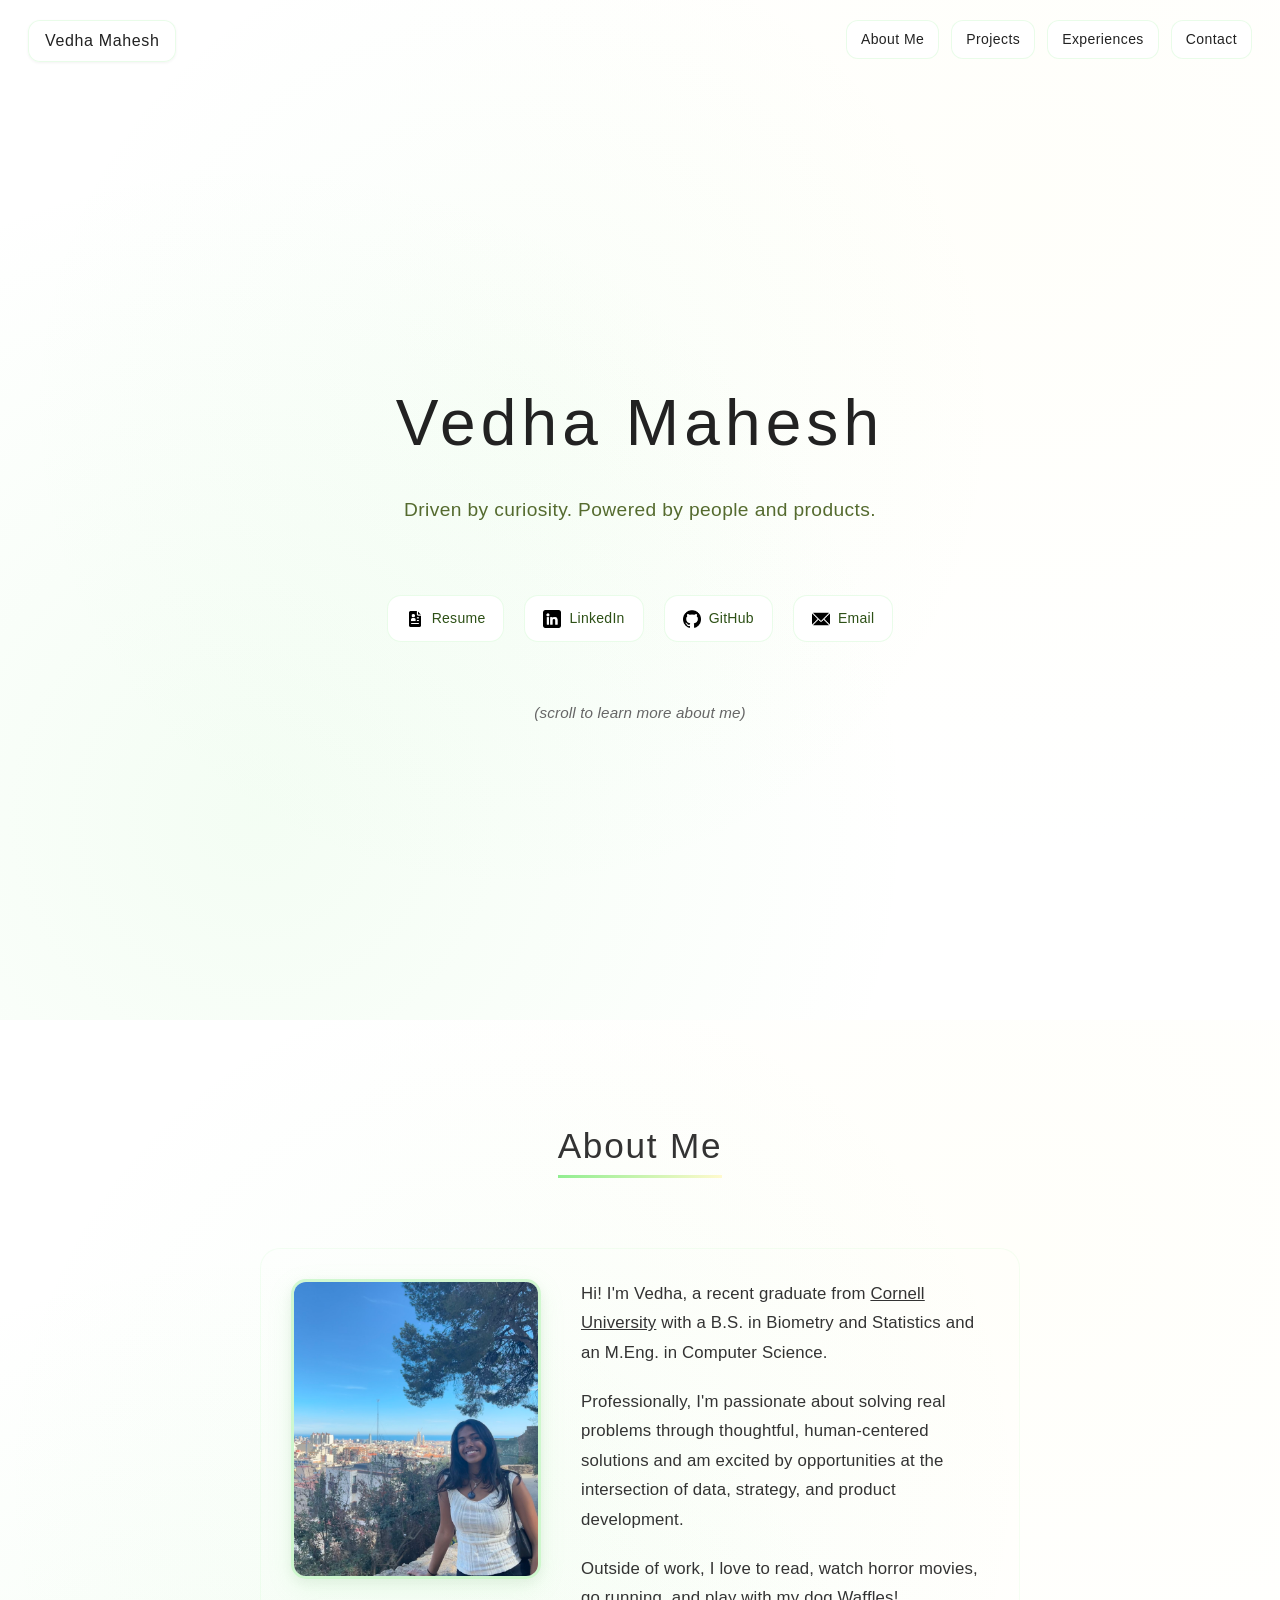
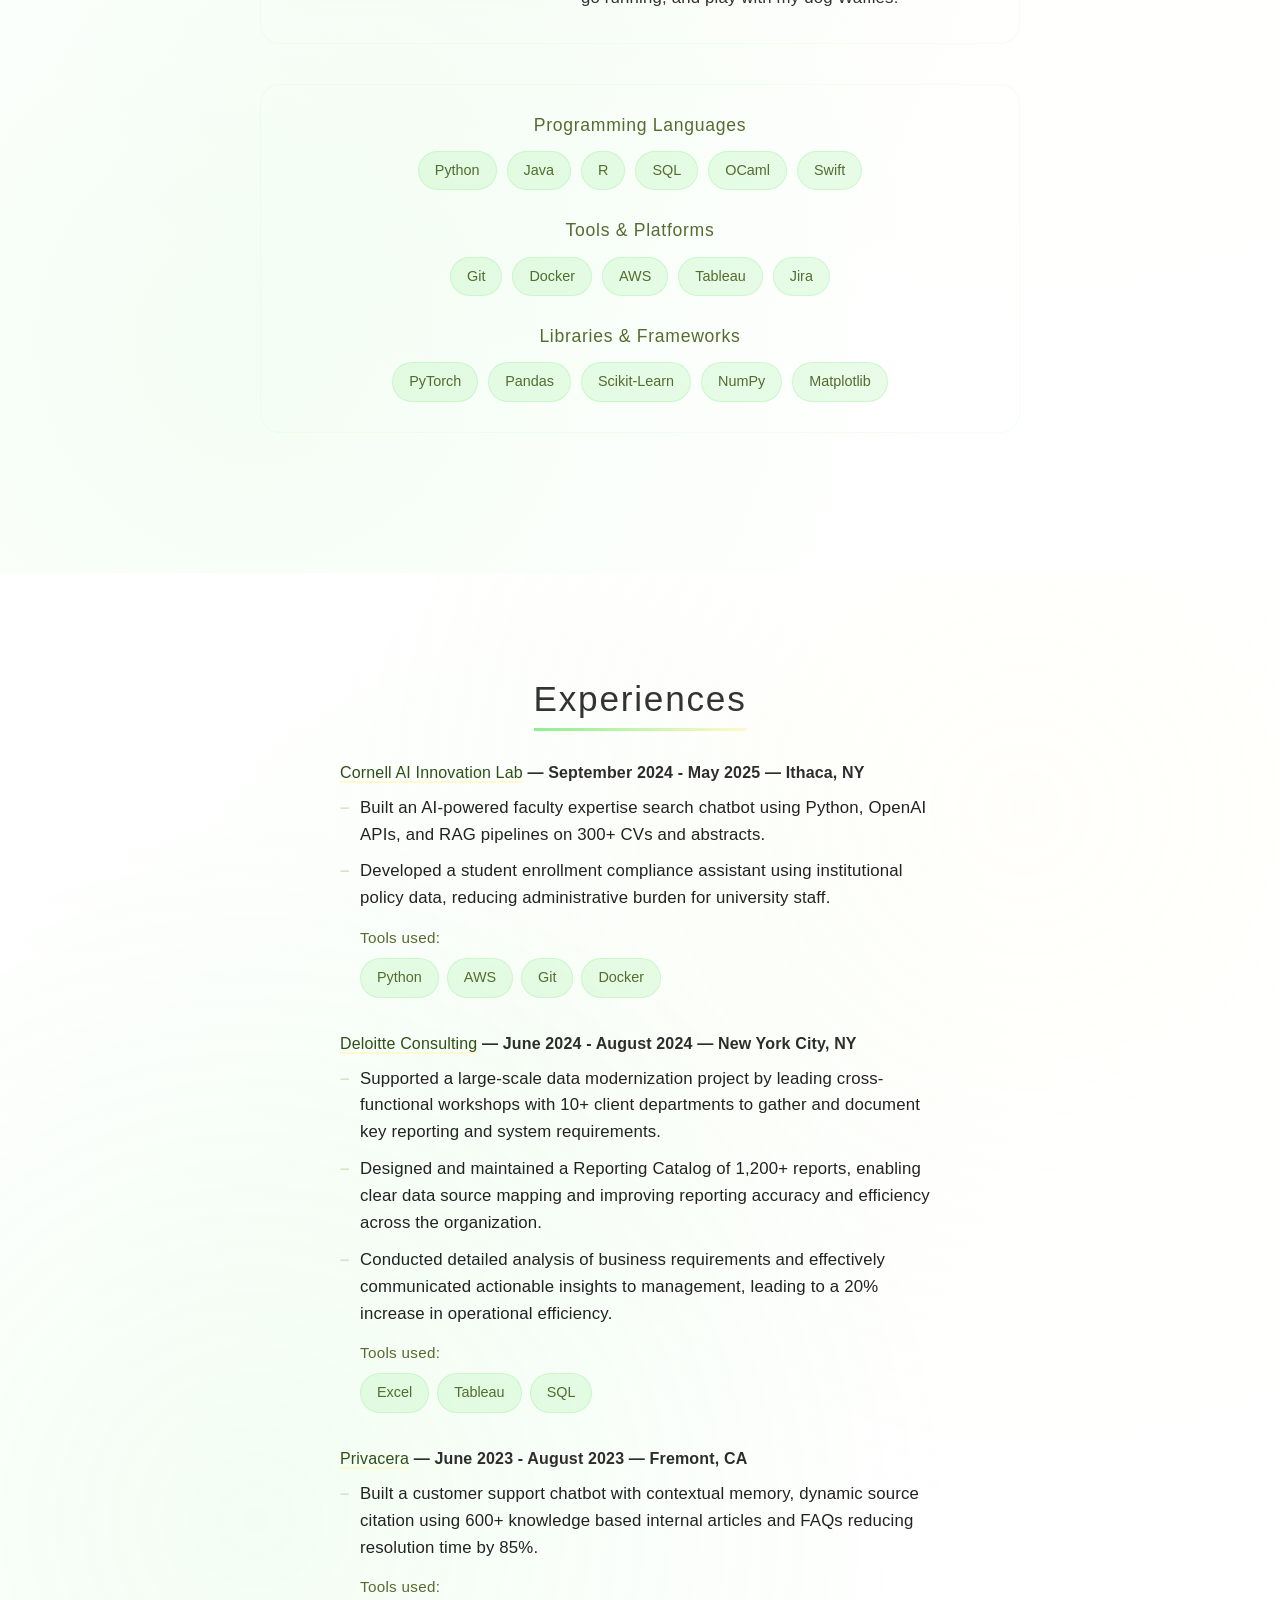
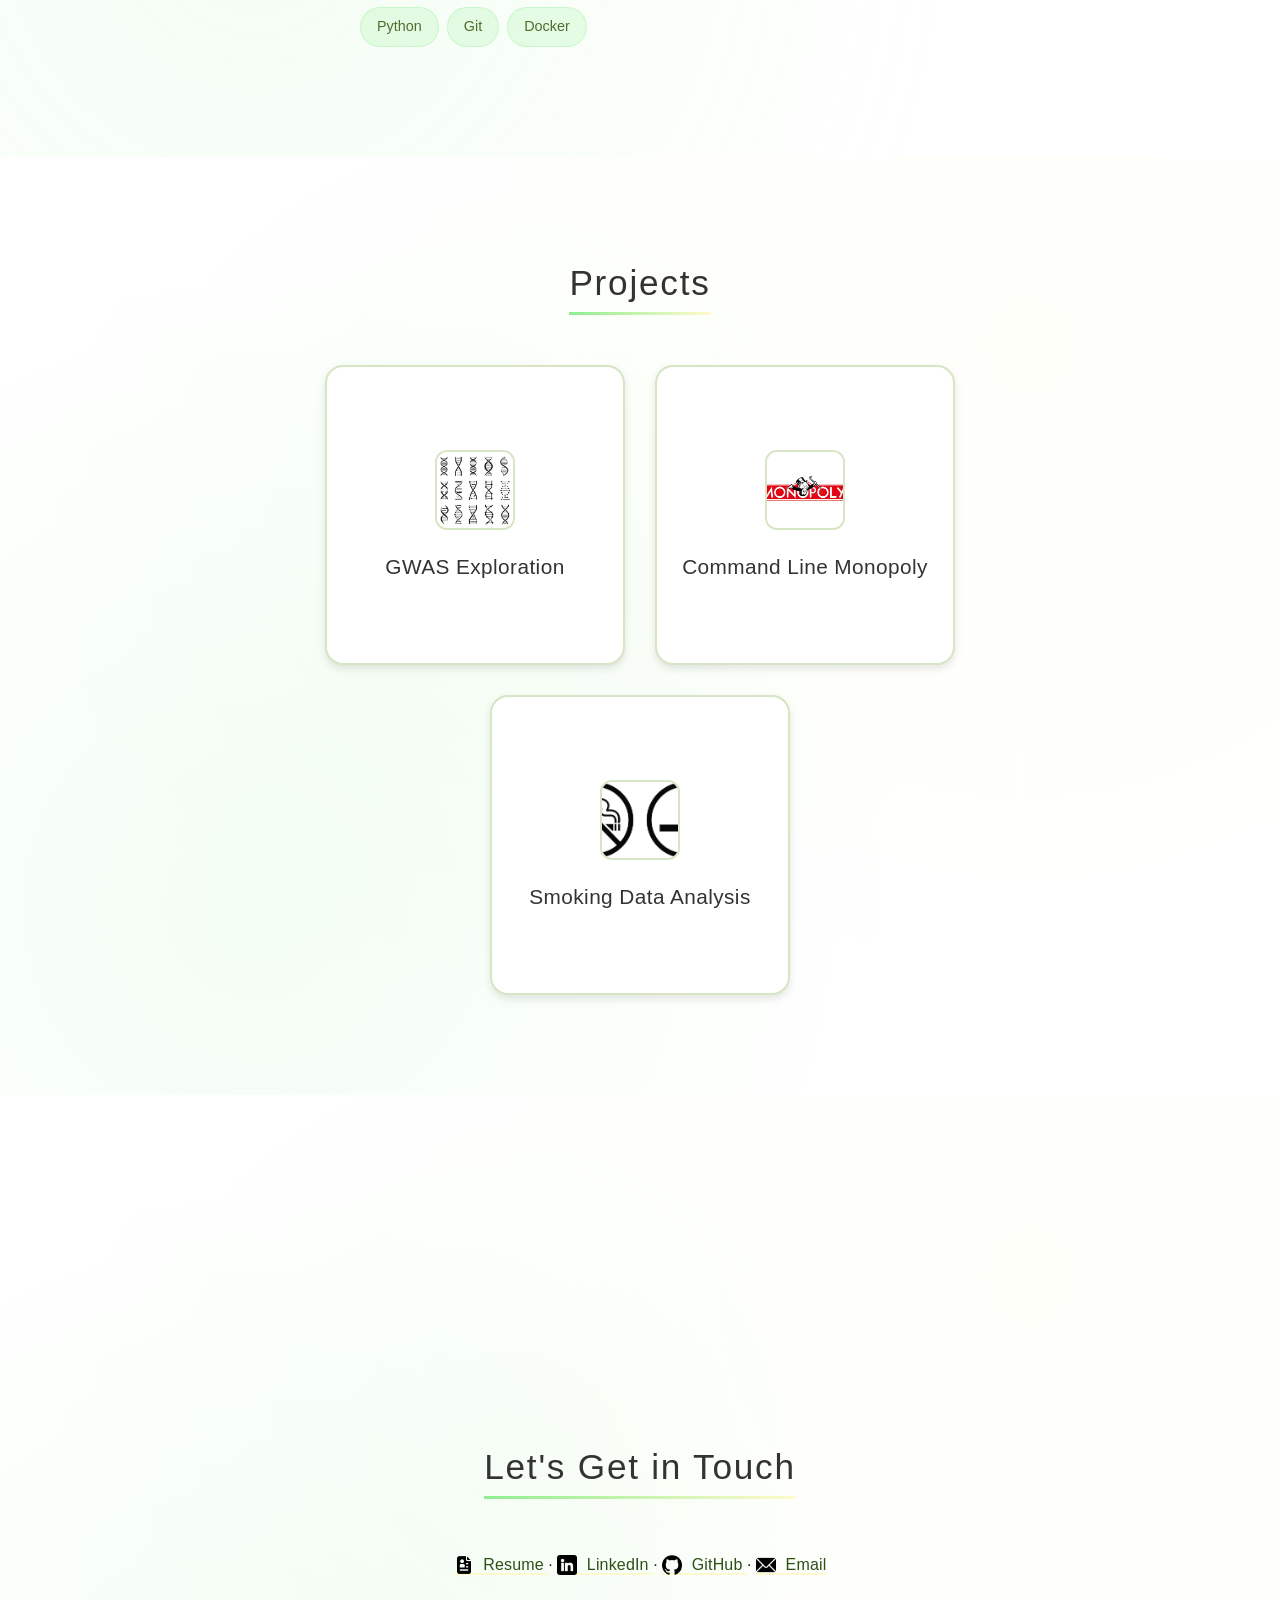
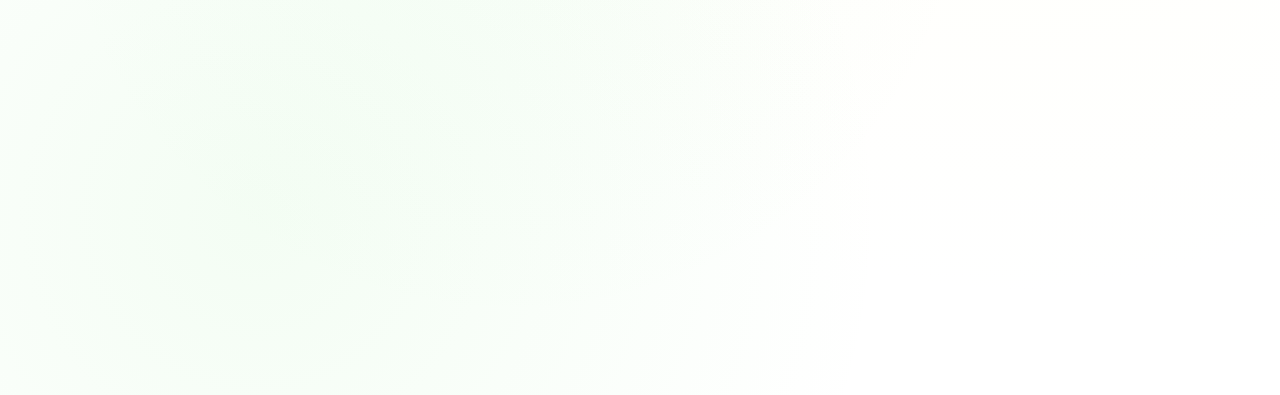
==== commit 9f85476c: "version 2 changes" ====
--- a/index.html
+++ b/index.html
@@ -16,45 +16,69 @@
 
 <body>
   <!-- Site Title at Top Left -->
-  <div class="site-title">VEDHA MAHESH</div>
+  <div class="site-title">Vedha Mahesh</div>
 
   <!-- Transparent Sticky Navigation Bar -->
   <div class="navbar" id="navbar">
-    <a onclick="scrollToSection('about')" id="nav-home">ABOUT ME</a>
-    <a onclick="scrollToSection('projects')" id="none-home">PROJECTS</a>
-    <a onclick="scrollToSection('experiences')" id="none-home">EXPERIENCES</a>
-    <a onclick="scrollToSection('contact')" id="none-home">CONTACT</a>
+    <a onclick="scrollToSection('about')" id="nav-home">About Me</a>
+    <a onclick="scrollToSection('projects')" id="none-home">Projects</a>
+    <a onclick="scrollToSection('experiences')" id="none-home">Experiences</a>
+    <a onclick="scrollToSection('contact')" id="none-home">Contact</a>
   </div>
 
   <!-- Home Section -->
   <section id="home" class="section">
     <div id="first-container">
-      <div id="headshot">
-        <img src="assets/barcelona.JPG" id="barcelona-jpg" width="300" height="380">
-      </div>
-      <div id="first">
-        HI! MY NAME IS VEDHA
-      </div>
-      <div class="scroll-hint">(keep scrolling!)</div>
+      <div id="professional-name">
+        Vedha Mahesh
+      </div>
+      <div class="professional-subtitle">
+        Driven by curiosity. Powered by people and products.
+      </div>
+      <div class="contact-links">
+        <a href="assets/vm326_resume_meng_april.pdf" target="_blank" rel="noopener noreferrer" class="contact-link">
+          <img src="assets/resume.png" alt="Resume" class="contact-icon">
+          Resume
+        </a>
+        <a href="https://www.linkedin.com/in/vedha-m/" target="_blank" rel="noopener noreferrer" class="contact-link">
+          <img src="assets/linkedin.png" alt="LinkedIn" class="contact-icon">
+          LinkedIn
+        </a>
+        <a href="https://github.com/vedhamahesh/" target="_blank" rel="noopener noreferrer" class="contact-link">
+          <img src="assets/github.png" alt="GitHub" class="contact-icon">
+          GitHub
+        </a>
+        <a href="mailto:vedha.mahesh@gmail.com" class="contact-link">
+          <img src="assets/email.png" alt="Email" class="contact-icon">
+          Email
+        </a>
+      </div>
+      <div class="scroll-hint">(scroll to learn more about me)</div>
     </div>
   </section>
 
   <!-- About Me Section  -->
   <section id="about" class="section">
-
-    <div class="content">
-      <div class="section-title">ABOUT ME</div>
-      <!-- About Me Text -->
-      <div class="about-text">
-        <ul>
-          <li>I'm a recent graduate from <u>Cornell University</u> with a B.S.in Biometry and Statistics and an M.Eng.
-            in
-            Computer Science</li>
-          <li>Professionally, I'm interested in <b>Data Science</b>, <b>Machine Learning</b>, and <b>Product
-              Management</b>.</li>
-          <li>Excited by opportunities at the intersection of data, strategy, and product.</li>
-          <li>Outside of work, I love to read, watch horror movies, go running, and play with my dog Waffles!</li>
-        </ul>
+    <div class="content">
+      <div class="section-title">About Me</div>
+
+      <!-- About Me Content with Picture on Left, Text on Right -->
+      <div class="about-container">
+        <div class="about-picture">
+          <img src="assets/barcelona.JPG" id="about-headshot" alt="Vedha Mahesh">
+        </div>
+        <div class="about-content">
+          <p>Hi! I'm Vedha, a recent graduate from <u>Cornell University</u> with a B.S. in Biometry and Statistics and
+            an
+            M.Eng.
+            in Computer Science. </p>
+
+          <p>Professionally, I'm passionate about solving real problems through thoughtful, human-centered solutions and
+            am excited by opportunities at the intersection of data, strategy, and product
+            development.</p>
+
+          <p>Outside of work, I love to read, watch horror movies, go running, and play with my dog Waffles!</p>
+        </div>
       </div>
 
       <!-- Tools & Technologies Section -->
@@ -100,7 +124,7 @@
   <!-- Experiences Section -->
   <section id="experiences" class="section">
     <div class="content">
-      <div class="section-title">EXPERIENCES</div>
+      <div class="section-title">Experiences</div>
       <ul>
         <span id="experience-title"><b><a href="https://www.trlm.com/" target="_blank" rel="noopener noreferrer">Cornell
               AI Innovation Lab</a> — September 2024 - May 2025 — Ithaca, NY</b></span>
@@ -158,7 +182,7 @@
   <!-- Projects Section -->
   <section id="projects" class="section">
     <div class="content">
-      <div class="section-title">PROJECTS</div>
+      <div class="section-title">Projects</div>
       <div class="projects-container">
 
         <!-- GWAS Exploration Project -->
@@ -172,6 +196,12 @@
               <div class="project-description">
                 <p>Analyzed genomic variants to uncover trait associations using statistical models and visualizations.
                 </p>
+                <div class="project-tools">
+                  <span class="tools-label">Tools used:</span>
+                  <div class="tools-tags">
+                    <div class="skill-tag">R</div>
+                  </div>
+                </div>
                 <a href="https://github.com/vedhamahesh/gwas_analysis" target="_blank" rel="noopener noreferrer"
                   class="project-link">View Project →</a>
               </div>
@@ -188,8 +218,15 @@
             </div>
             <div class="project-flip-back">
               <div class="project-description">
-                <p>Built a text-based Monopoly game in Python, complete with game logic, player turns, and asset
+                <p>Built a text-based Monopoly game in OCaml, complete with game logic, player turns, and asset
                   tracking.</p>
+                <div class="project-tools">
+                  <span class="tools-label">Tools used:</span>
+                  <div class="tools-tags">
+                    <div class="skill-tag">OCaml</div>
+                    <div class="skill-tag">Git</div>
+                  </div>
+                </div>
                 <a href="https://github.com/vedhamahesh/CLI-Monopoly/tree/main" target="_blank"
                   rel="noopener noreferrer" class="project-link">View Project →</a>
               </div>
@@ -208,6 +245,12 @@
               <div class="project-description">
                 <p>Explored public health data to model the effects of smoking on lung capacity and other risk factors.
                 </p>
+                <div class="project-tools">
+                  <span class="tools-label">Tools used:</span>
+                  <div class="tools-tags">
+                    <div class="skill-tag">R</div>
+                  </div>
+                </div>
                 <a href="https://github.com/vedhamahesh/smoking-data-analysis" target="_blank" rel="noopener noreferrer"
                   class="project-link">View Project →</a>
               </div>
@@ -222,22 +265,22 @@
   <!-- Contact Section -->
   <section id="contact" class="section">
     <div class="content">
-      <div class="section-title">LETS GET IN TOUCH</div>
+      <div class="section-title">Let's Get in Touch</div>
       <br><br>
 
       <a href="assets/Vedha_Mahesh_resume.pdf" target="_blank" rel="noopener noreferrer">
         <img src="assets/resume.png" alt="Resume" style="height:20px; vertical-align:middle; margin-right:5px;">
-        RESUME
+        Resume
       </a> ·
 
       <a href="https://www.linkedin.com/in/vedha-m/" target="_blank" rel="noopener noreferrer">
         <img src="assets/linkedin.png" alt="LinkedIn" style="height:20px; vertical-align:middle; margin-right:5px;">
-        LINKEDIN
+        LinkedIn
       </a> ·
 
       <a href="https://github.com/vedhamahesh/" target="_blank" rel="noopener noreferrer">
         <img src="assets/github.png" alt="GitHub" style="height:20px; vertical-align:middle; margin-right:5px;">
-        GITHUB
+        GitHub
       </a> ·
 
       <a href="mailto:vedha.mahesh@gmail.com" target="_blank" rel="noopener noreferrer">
--- a/styles.css
+++ b/styles.css
@@ -31,12 +31,15 @@
 
 /* Scroll Hint */
 .scroll-hint {
-  font-size: 1rem;
+  font-family: 'Raleway', 'Inter', -apple-system, BlinkMacSystemFont, sans-serif;
+  font-size: 0.95rem;
   color: #666;
   font-style: italic;
-  margin-top: 20px;
+  font-weight: 300;
+  margin-top: 25px;
+  letter-spacing: 0.01em;
   opacity: 0;
-  animation: fadeInScrollHint 1s ease forwards 2s;
+  animation: fadeInScrollHint 1s ease forwards 1.3s;
 }
 
 @keyframes fadeInScrollHint {
@@ -45,46 +48,6 @@
   }
 }
 
-/* Quick Stats */
-.quick-stats {
-  display: flex;
-  justify-content: center;
-  gap: 40px;
-  margin: 40px 0;
-  flex-wrap: wrap;
-}
-
-.stat-item {
-  text-align: center;
-  padding: 20px;
-  background: rgba(255, 255, 255, 0.1);
-  backdrop-filter: blur(5px);
-  border-radius: 15px;
-  border: 1px solid rgba(144, 238, 144, 0.2);
-  transition: all 0.3s ease;
-  min-width: 120px;
-}
-
-.stat-item:hover {
-  transform: translateY(-5px);
-  background: rgba(255, 255, 255, 0.2);
-  border-color: rgba(144, 238, 144, 0.4);
-}
-
-.stat-number {
-  display: block;
-  font-size: 2.5rem;
-  font-weight: bold;
-  color: #556b2f;
-  margin-bottom: 5px;
-}
-
-.stat-label {
-  font-size: 0.9rem;
-  color: #666;
-  text-transform: uppercase;
-  letter-spacing: 0.5px;
-}
 
 /* About Text */
 .about-text {
@@ -105,6 +68,116 @@
   line-height: 1.6;
 }
 
+/* New About Me Layout */
+.about-container {
+  display: flex;
+  align-items: flex-start;
+  gap: 40px;
+  margin: 40px 0;
+  background: rgba(255, 255, 255, 0.05);
+  padding: 30px;
+  border-radius: 20px;
+  border: 1px solid rgba(144, 238, 144, 0.1);
+}
+
+.about-picture {
+  flex-shrink: 0;
+  width: 250px;
+}
+
+#about-headshot {
+  width: 250px;
+  height: 300px;
+  border-radius: 15px;
+  object-fit: cover;
+  box-shadow: 0 8px 25px rgba(144, 238, 144, 0.15), 0 4px 12px rgba(0, 0, 0, 0.05);
+  border: 3px solid rgba(144, 238, 144, 0.4);
+  transition: all 0.3s ease;
+}
+
+#about-headshot:hover {
+  transform: scale(1.02) rotate(1deg);
+  box-shadow: 0 12px 35px rgba(144, 238, 144, 0.25), 0 6px 18px rgba(0, 0, 0, 0.08);
+  border-color: rgba(144, 238, 144, 0.6);
+}
+
+.about-content {
+  flex: 1;
+  text-align: left;
+}
+
+.about-content p {
+  font-family: 'Raleway', 'Inter', -apple-system, BlinkMacSystemFont, sans-serif;
+  font-size: 1.05rem;
+  line-height: 1.75;
+  margin-bottom: 20px;
+  color: #333;
+  font-weight: 400;
+  letter-spacing: 0.01em;
+}
+
+.about-content p:last-child {
+  margin-bottom: 0;
+}
+
+/* Responsive design for about section */
+@media (max-width: 768px) {
+  .about-container {
+    flex-direction: column;
+    align-items: center;
+    text-align: center;
+  }
+
+  .about-picture {
+    width: 200px;
+  }
+
+  #about-headshot {
+    width: 200px;
+    height: 240px;
+  }
+
+  .about-content {
+    text-align: center;
+  }
+
+  /* Home section responsive */
+  #professional-name {
+    font-size: 2.8rem;
+    letter-spacing: 0.04em;
+  }
+
+  .professional-subtitle {
+    font-size: 1rem;
+    letter-spacing: 0.01em;
+  }
+
+  .contact-links {
+    gap: 12px;
+  }
+
+  .contact-link {
+    padding: 10px 14px;
+    font-size: 0.8rem;
+  }
+
+  /* Navbar responsive */
+  .navbar {
+    gap: 8px;
+  }
+
+  .navbar a {
+    font-size: 0.8rem;
+    padding: 6px 10px;
+  }
+
+  .site-title {
+    font-size: 0.9rem;
+    padding: 6px 12px;
+    letter-spacing: 0.02em;
+  }
+}
+
 /* Tech Section */
 .tech-section {
   margin: 40px 0;
@@ -123,13 +196,13 @@
 }
 
 .category-title {
-  font-size: 1.2rem;
-  font-weight: 600;
+  font-family: 'Raleway', 'Inter', -apple-system, BlinkMacSystemFont, sans-serif;
+  font-size: 1.1rem;
+  font-weight: 400;
   color: #556b2f;
   margin-bottom: 15px;
   text-align: center;
-  text-transform: uppercase;
-  letter-spacing: 1px;
+  letter-spacing: 0.04em;
 }
 
 .tech-tags {
@@ -146,11 +219,13 @@
 }
 
 .tools-label {
-  font-weight: 600;
+  font-family: 'Raleway', 'Inter', -apple-system, BlinkMacSystemFont, sans-serif;
+  font-weight: 400;
   color: #556b2f;
   margin-bottom: 8px;
   display: block;
   font-size: 0.95rem;
+  letter-spacing: 0.02em;
 }
 
 .tools-tags {
@@ -189,12 +264,14 @@
 
 /* Section Titles */
 .section-title {
-  font-size: 2.5rem;
-  font-weight: bold;
-  margin-bottom: 30px;
+  font-family: 'Raleway', 'Inter', -apple-system, BlinkMacSystemFont, sans-serif;
+  font-size: 2.2rem;
+  font-weight: 300;
+  margin-bottom: 35px;
   position: relative;
   display: inline-block;
   color: #333333;
+  letter-spacing: 0.05em;
 }
 
 .section-title::after {
@@ -310,65 +387,76 @@
   src: url('../assets/worksans.ttf');
 }
 
+@import url('https://fonts.googleapis.com/css2?family=Inter:wght@100;200;300;400;500;600;700;800&family=Poppins:wght@100;200;300;400;500;600;700;800&family=Raleway:wght@100;200;300;400;500;600;700;800&display=swap');
+
 body,
 html {
   background: #fff;
-  font-family: 'Inter', 'Montserrat', 'Poppins', Arial, Helvetica, sans-serif;
+  font-family: 'Raleway', 'Inter', -apple-system, BlinkMacSystemFont, sans-serif;
   color: #222;
   margin: 0;
   padding: 0;
+  font-weight: 400;
 }
 
 .site-title {
   position: fixed;
-  top: 24px;
-  left: 32px;
-  font-family: 'Inter', 'Montserrat', 'Poppins', Arial, Helvetica, sans-serif;
-  font-weight: 800;
-  font-size: 1.3rem;
-  letter-spacing: 0.15em;
+  top: 20px;
+  left: 28px;
+  font-family: 'Raleway', 'Inter', -apple-system, BlinkMacSystemFont, sans-serif;
+  font-weight: 400;
+  font-size: 1rem;
+  letter-spacing: 0.04em;
   color: #222;
   z-index: 2000;
-  background: #fff;
-  padding: 8px 18px;
-  border-radius: 18px;
-  border: 2px solid #d6e5c3;
-  box-shadow: 0 2px 8px rgba(144, 238, 144, 0.04);
+  background: rgba(255, 255, 255, 0.95);
+  backdrop-filter: blur(10px);
+  padding: 8px 16px;
+  border-radius: 12px;
+  border: 1px solid rgba(144, 238, 144, 0.2);
+  box-shadow: 0 1px 3px rgba(0, 0, 0, 0.05);
+  transition: all 0.3s ease;
+}
+
+.site-title:hover {
+  background: rgba(255, 255, 255, 1);
+  box-shadow: 0 2px 8px rgba(144, 238, 144, 0.1);
 }
 
 .navbar {
   position: fixed;
-  top: 24px;
-  right: 32px;
+  top: 20px;
+  right: 28px;
   z-index: 1000;
   padding: 0;
   display: flex;
   flex-direction: row;
   align-items: center;
-  gap: 18px;
+  gap: 12px;
   background: transparent;
 }
 
 .navbar a {
   color: #222;
   text-decoration: none;
-  font-family: inherit;
-  font-weight: 700;
-  font-size: 1rem;
-  letter-spacing: 0.12em;
-  text-transform: uppercase;
-  padding: 8px 16px;
-  border-radius: 18px;
-  border: 2px solid #fffacd;
-  background: #fff;
-  transition: all 0.2s cubic-bezier(.4, 0, .2, 1);
+  font-family: 'Raleway', 'Inter', -apple-system, BlinkMacSystemFont, sans-serif;
+  font-weight: 400;
+  font-size: 0.875rem;
+  letter-spacing: 0.03em;
+  padding: 8px 14px;
+  border-radius: 12px;
+  border: 1px solid rgba(144, 238, 144, 0.2);
+  background: rgba(255, 255, 255, 0.95);
+  backdrop-filter: blur(10px);
+  transition: all 0.3s ease;
 }
 
 .navbar a:hover {
-  background: #f8fbe7;
+  background: rgba(248, 251, 231, 0.95);
   color: #2d5016;
-  border-color: #d6e5c3;
-  box-shadow: 0 2px 8px rgba(144, 238, 144, 0.08);
+  border-color: rgba(144, 238, 144, 0.4);
+  box-shadow: 0 2px 8px rgba(144, 238, 144, 0.1);
+  transform: translateY(-1px);
 }
 
 /* Main content wrapper */
@@ -453,6 +541,84 @@
   font-weight: 700;
 }
 
+/* Professional Home Section Styles */
+#professional-name {
+  font-family: 'Raleway', 'Inter', -apple-system, BlinkMacSystemFont, sans-serif;
+  color: #222;
+  font-size: 4rem;
+  letter-spacing: 0.08em;
+  font-weight: 200;
+  margin-bottom: 25px;
+  text-align: center;
+  position: relative;
+}
+
+/* Fade in slide up animation for subtitle and links */
+@keyframes fadeInSlideUp {
+  0% {
+    opacity: 0;
+    transform: translateY(40px);
+  }
+
+  100% {
+    opacity: 1;
+    transform: translateY(0);
+  }
+}
+
+.professional-subtitle {
+  font-family: 'Raleway', 'Inter', -apple-system, BlinkMacSystemFont, sans-serif;
+  font-size: 1.2rem;
+  color: #556b2f;
+  font-weight: 300;
+  margin-bottom: 35px;
+  text-align: center;
+  letter-spacing: 0.02em;
+  opacity: 0;
+  animation: fadeInSlideUp 1s ease-out 0.3s forwards;
+}
+
+.contact-links {
+  display: flex;
+  justify-content: center;
+  gap: 20px;
+  margin: 35px 0;
+  flex-wrap: wrap;
+  opacity: 0;
+  animation: fadeInSlideUp 1s ease-out 0.8s forwards;
+}
+
+.contact-link {
+  display: flex;
+  align-items: center;
+  gap: 8px;
+  padding: 12px 18px;
+  background: rgba(255, 255, 255, 0.95);
+  backdrop-filter: blur(10px);
+  border: 1px solid rgba(144, 238, 144, 0.2);
+  border-radius: 14px;
+  color: #2d5016;
+  text-decoration: none;
+  font-family: 'Raleway', 'Inter', -apple-system, BlinkMacSystemFont, sans-serif;
+  font-weight: 400;
+  font-size: 0.875rem;
+  letter-spacing: 0.02em;
+  transition: all 0.3s ease;
+}
+
+.contact-link:hover {
+  background: rgba(248, 251, 231, 0.98);
+  border-color: rgba(144, 238, 144, 0.4);
+  transform: translateY(-2px);
+  box-shadow: 0 4px 12px rgba(144, 238, 144, 0.2);
+}
+
+.contact-icon {
+  height: 18px;
+  width: 18px;
+  object-fit: contain;
+}
+
 @keyframes typewriter {
   from {
     width: 0;
@@ -596,12 +762,13 @@
 }
 
 a {
+  font-family: 'Raleway', 'Inter', -apple-system, BlinkMacSystemFont, sans-serif;
   color: #2d5016;
   text-decoration: none;
-  font-weight: 700;
-  text-transform: uppercase;
+  font-weight: 500;
   border-bottom: 2px solid #fffacd;
   transition: color 0.2s, border-color 0.2s;
+  letter-spacing: 0.01em;
 }
 
 a:hover {
@@ -634,12 +801,15 @@
 }
 
 ul li {
+  font-family: 'Raleway', 'Inter', -apple-system, BlinkMacSystemFont, sans-serif;
   position: relative;
   margin: 10px 0;
   padding-left: 20px;
   transition: all 0.3s ease;
   font-size: 1.05rem;
-  font-weight: 500;
+  font-weight: 400;
+  letter-spacing: 0.01em;
+  line-height: 1.6;
 }
 
 ul li:hover {
@@ -727,7 +897,10 @@
 }
 
 #experience-title {
+  font-family: 'Raleway', 'Inter', -apple-system, BlinkMacSystemFont, sans-serif;
   color: rgb(45, 45, 45);
+  font-weight: 400;
+  letter-spacing: 0.01em;
   transition: all 0.3s ease;
 }
 
@@ -793,11 +966,13 @@
 }
 
 .project-flip-front h3 {
+  font-family: 'Raleway', 'Inter', -apple-system, BlinkMacSystemFont, sans-serif;
   margin-top: 15px;
   margin-bottom: 0;
   font-size: 1.3rem;
-  font-weight: 600;
+  font-weight: 400;
   color: #333;
+  letter-spacing: 0.02em;
 }
 
 .project-img {
@@ -819,27 +994,61 @@
 }
 
 .project-description p {
+  font-family: 'Raleway', 'Inter', -apple-system, BlinkMacSystemFont, sans-serif;
   font-size: 1rem;
-  line-height: 1.5;
+  line-height: 1.6;
   margin-bottom: 20px;
   color: #2d5016;
+  font-weight: 400;
+  letter-spacing: 0.01em;
 }
 
 .project-link {
+  font-family: 'Raleway', 'Inter', -apple-system, BlinkMacSystemFont, sans-serif;
   color: #556b2f;
   text-decoration: none;
-  font-weight: 600;
+  font-weight: 400;
   padding: 10px 20px;
   border: 2px solid #556b2f;
   border-radius: 25px;
   transition: all 0.3s ease;
   display: inline-block;
+  letter-spacing: 0.02em;
 }
 
 .project-link:hover {
   background: #556b2f;
   color: white;
   transform: scale(1.05);
+}
+
+/* Project Tools */
+.project-tools {
+  margin: 15px 0 20px 0;
+  text-align: center;
+}
+
+.project-tools .tools-label {
+  font-family: 'Raleway', 'Inter', -apple-system, BlinkMacSystemFont, sans-serif;
+  font-weight: 400;
+  color: #556b2f;
+  margin-bottom: 8px;
+  display: block;
+  font-size: 0.85rem;
+  letter-spacing: 0.02em;
+}
+
+.project-tools .tools-tags {
+  display: flex;
+  justify-content: center;
+  flex-wrap: wrap;
+  gap: 6px;
+  margin-top: 8px;
+}
+
+.project-tools .skill-tag {
+  font-size: 0.75rem;
+  padding: 4px 10px;
 }
 
 #barcelona-jpg {
